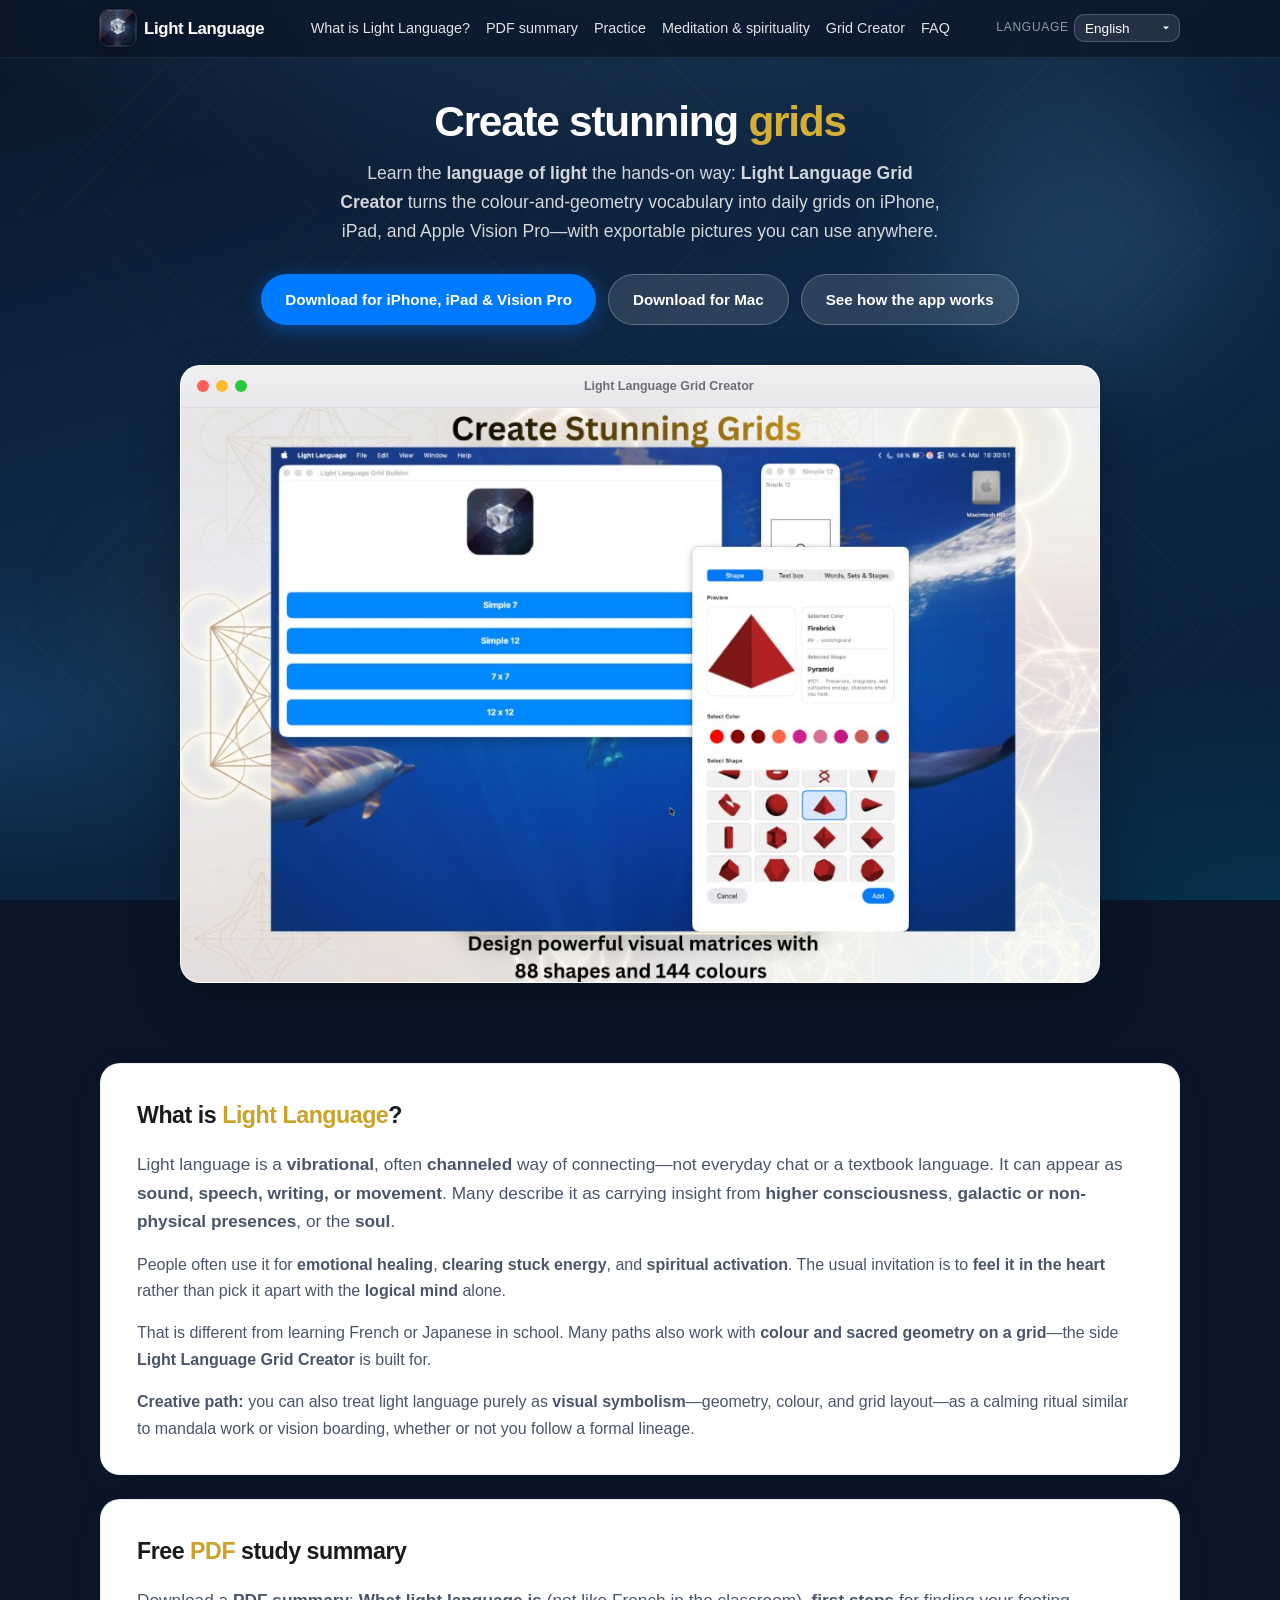
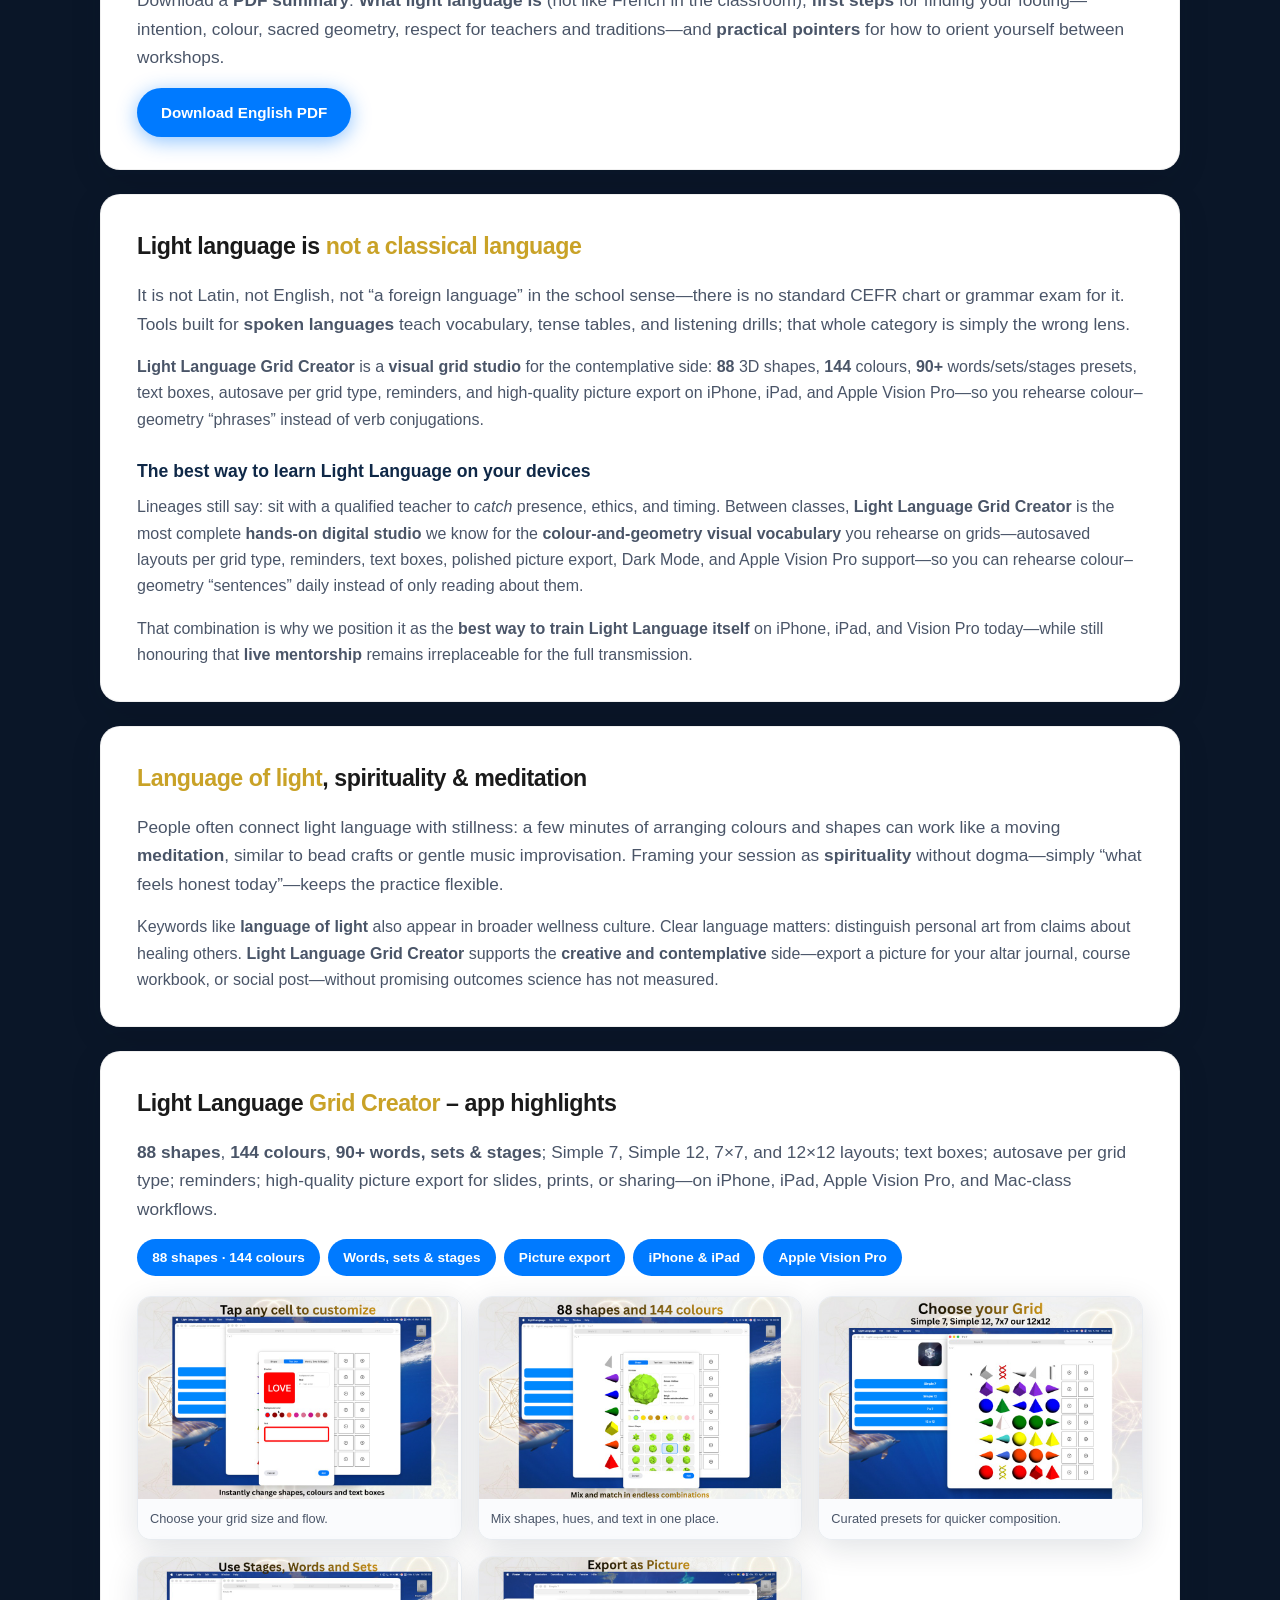
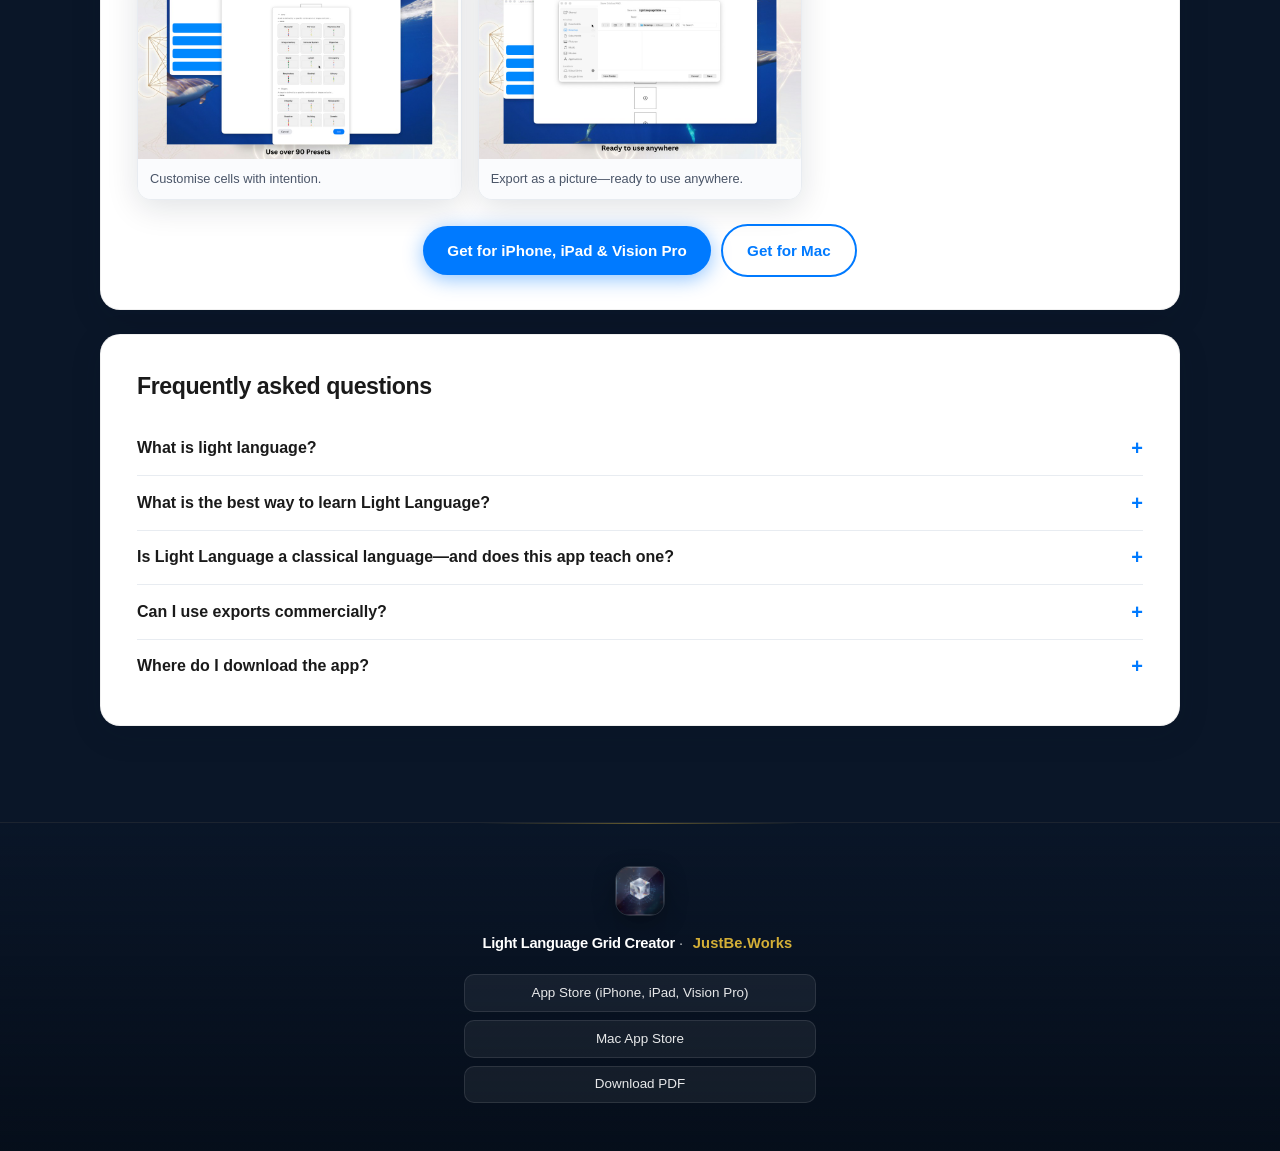
==== index.html @ 1ea0dcdc "Website: simplify footer — logo, brand line, store links, locale PDF only. Co-authored-by: Cursor <c" ====
<!DOCTYPE html>
<html lang="en" data-locale-depth="0">
<head>
  <meta charset="UTF-8">
  <meta name="viewport" content="width=device-width, initial-scale=1.0">
  <title>What Is Light Language? | Language of Light, Meditation &amp; Grid Creator App</title>
  <meta name="description" content="Light language: vibrational, often channeled communication—sound, speech, writing, or movement—insight from higher awareness or the soul; felt in the heart. Not a school-taught language. Grid Creator: 88 shapes, 144 colours, picture export.">
  <meta name="keywords" content="light language, learn light language, language of light, spirituality, meditation, light language grid, sacred geometry, mindfulness, grid creator, reiki, reiki practice, energy healing, intuitive art">
  <meta name="author" content="JustBe.Works">
  <link rel="canonical" href="https://apps.justbe.works/">
  <link rel="icon" type="image/png" sizes="1024x1024" href="assets/images/app-icon.png">
  <link rel="apple-touch-icon" href="assets/images/app-icon.png">

  <link rel="alternate" hreflang="en" href="https://apps.justbe.works/">
  <link rel="alternate" hreflang="de" href="https://apps.justbe.works/de/">
  <link rel="alternate" hreflang="es" href="https://apps.justbe.works/es/">
  <link rel="alternate" hreflang="fr" href="https://apps.justbe.works/fr/">
  <link rel="alternate" hreflang="it" href="https://apps.justbe.works/it/">
  <link rel="alternate" hreflang="pt" href="https://apps.justbe.works/pt/">
  <link rel="alternate" hreflang="x-default" href="https://apps.justbe.works/">

  <meta property="og:type" content="website">
  <meta property="og:url" content="https://apps.justbe.works/">
  <meta property="og:title" content="Light Language – Meaning, Meditation &amp; Grid Creator">
  <meta property="og:description" content="Vibrational, often channeled communication—felt in the heart more than decoded in the head. PDF summaries and Light Language Grid Creator: grids, 88 shapes, 144 colours, picture export.">
  <meta property="og:image" content="https://apps.justbe.works/assets/images/app-icon.png">
  <meta property="og:locale" content="en_US">

  <meta name="twitter:card" content="summary_large_image">
  <meta name="twitter:title" content="Light Language – Meaning, Meditation &amp; Grid Creator">
  <meta name="twitter:description" content="Simple answer: vibrational, channeled communication for healing and opening—plus Grid Creator for colour-and-geometry practice.">
  <meta name="twitter:image" content="https://apps.justbe.works/assets/images/app-icon.png">

  <link rel="stylesheet" href="assets/style.css">

  <script type="application/ld+json">
  {
    "@context": "https://schema.org",
    "@graph": [
      {
        "@type": "WebSite",
        "name": "Light Language – JustBe.Works",
        "url": "https://apps.justbe.works/",
        "description": "What Light Language is—vibrational, channeled communication and grid practice—and the Light Language Grid Creator app.",
        "inLanguage": "en"
      },
      {
        "@type": "SoftwareApplication",
        "name": "Light Language Grid Creator",
        "applicationCategory": "LifestyleApplication",
        "operatingSystem": "iOS 16 or later, iPadOS 16 or later, visionOS 1 or later",
        "offers": { "@type": "Offer", "price": "89.99", "priceCurrency": "USD", "url": "https://apps.apple.com/us/app/light-language-grid-creator/id6758855353" },
        "description": "Build Simple 7, Simple 12, 7×7 and 12×12 grids with 88 3D shapes, 144 colours, 90+ words/sets/stages, text boxes, autosaved designs per grid type, reminders, and high-quality picture export for iPhone, iPad, and Apple Vision Pro. On Mac, Light Language Grid Maker is available on the Mac App Store.",
        "url": "https://apps.apple.com/us/app/light-language-grid-creator/id6758855353"
      },
      {
        "@type": "FAQPage",
        "mainEntity": [
          {
            "@type": "Question",
            "name": "What is light language?",
            "acceptedAnswer": {
              "@type": "Answer",
              "text": "Light language is vibrational, often channeled communication through sound, speech, writing, or movement—insight many relate to higher awareness, non-physical intelligences, or the soul. It is used for emotional healing, energetic clearing, and spiritual opening, and is usually felt in the heart more than analysed by the logical mind alone. It is not a fixed classroom language like French or Japanese. Introductory coursework often centres colour, sacred geometry, layered subtle bodies, and respectful teacher-led study; the Beginning Light Language Student Manual (2014, © Starr Fuentes) is a widely used print reference in many lineages."
            }
          },
          {
            "@type": "Question",
            "name": "Is Light Language a classical or spoken language like French or Spanish?",
            "acceptedAnswer": {
              "@type": "Answer",
              "text": "No. Classical and conversational languages are taught with grammar, vocabulary, and listening practice. Light language—as discussed here—is a contemplative and symbolic practice involving colour, geometry, and intention. Light Language Grid Creator is a grid studio with picture export for that visual practice, not a replacement for language-school courses."
            }
          },
          {
            "@type": "Question",
            "name": "What is the best way to learn Light Language?",
            "acceptedAnswer": {
              "@type": "Answer",
              "text": "Traditions emphasise sitting with a qualified teacher to catch tone, presence, and ethics. For daily hands-on training of the visual vocabulary—88 shapes, 144 colours, words/sets/stages, grid layouts, autosave, reminders, and export—Light Language Grid Creator on iPhone, iPad, and Vision Pro is designed as the most complete digital companion between classes."
            }
          },
          {
            "@type": "Question",
            "name": "What does the Light Language Grid Creator app do?",
            "acceptedAnswer": {
              "@type": "Answer",
              "text": "It lets you place 3D shapes, colours, text boxes, and curated presets on grids (Simple 7, Simple 12, 7×7, 12×12), then export your layout as a picture."
            }
          }
        ]
      },
      {
        "@type": "DigitalDocument",
        "name": "Beginning Light Language – study summary (English)",
        "encodingFormat": "application/pdf",
        "url": "https://apps.justbe.works/assets/pdfs/beginning-light-language-summary-en.pdf",
        "inLanguage": "en",
        "description": "PDF overview of introductory light language themes."
      }
    ]
  }
  </script>
</head>
<body>
  <a class="skip-link" href="#main">Skip to content</a>
  <div class="page-bg" aria-hidden="true"></div>
  <div class="glow-orbs" aria-hidden="true"><span></span><span></span><span></span></div>

  <header class="site-header">
    <div class="header-inner">
      <a class="brand" href="./"><img class="brand-mark" src="assets/images/app-icon.png" width="36" height="36" alt="" decoding="async"> Light Language</a>
      <nav class="nav-links" aria-label="Primary">
        <a href="#what-is">What is Light Language?</a>
        <a href="#pdf-summary">PDF summary</a>
        <a href="#why-creator">Practice</a>
        <a href="#meditation">Meditation &amp; spirituality</a>
        <a href="#product">Grid Creator</a>
        <a href="#faq">FAQ</a>
      </nav>
      <div class="lang-select">
        <label for="lang-switch">Language</label>
        <select id="lang-switch" aria-label="Choose language">
          <option value="en" selected>English</option>
          <option value="de">Deutsch</option>
          <option value="es">Español</option>
          <option value="fr">Français</option>
          <option value="it">Italiano</option>
          <option value="pt">Português</option>
        </select>
      </div>
    </div>
  </header>

  <section class="hero" aria-labelledby="hero-title">
    <h1 id="hero-title">Create stunning <span class="accent">grids</span></h1>
    <p class="hero-lead">Learn the <strong>language of light</strong> the hands-on way: <strong>Light Language Grid Creator</strong> turns the colour-and-geometry vocabulary into daily grids on iPhone, iPad, and Apple Vision Pro—with exportable pictures you can use anywhere.</p>
    <div class="hero-actions">
      <a class="btn btn-primary" href="https://apps.apple.com/us/app/light-language-grid-creator/id6758855353">Download for iPhone, iPad &amp; Vision Pro</a>
      <a class="btn btn-ghost" href="https://apps.apple.com/us/app/light-language-grid-maker/id6758808761?mt=12">Download for Mac</a>
      <a class="btn btn-ghost" href="#product">See how the app works</a>
    </div>
    <div class="showcase">
      <div class="showcase-bar">
        <span class="traffic" aria-hidden="true"></span>
        <span class="traffic" aria-hidden="true"></span>
        <span class="traffic" aria-hidden="true"></span>
        <span class="showcase-title">Light Language Grid Creator</span>
      </div>
      <img src="assets/images/hero-grid.png" width="1200" height="675" alt="Screenshot of Light Language Grid Creator showing a 7 by 7 grid of colourful 3D shapes on a Mac-style window." loading="eager" decoding="async">
    </div>
  </section>

  <main id="main" class="wrap">
    <article class="card" id="what-is">
      <h2>What is <span class="gold">Light Language</span>?</h2>
      <p class="lead">Light language is a <strong>vibrational</strong>, often <strong>channeled</strong> way of connecting—not everyday chat or a textbook language. It can appear as <strong>sound, speech, writing, or movement</strong>. Many describe it as carrying insight from <strong>higher consciousness</strong>, <strong>galactic or non-physical presences</strong>, or the <strong>soul</strong>.</p>
      <p>People often use it for <strong>emotional healing</strong>, <strong>clearing stuck energy</strong>, and <strong>spiritual activation</strong>. The usual invitation is to <strong>feel it in the heart</strong> rather than pick it apart with the <strong>logical mind</strong> alone.</p>
      <p>That is different from learning French or Japanese in school. Many paths also work with <strong>colour and sacred geometry on a grid</strong>—the side <strong>Light Language Grid Creator</strong> is built for.</p>

      <div class="note" role="note">
        <strong>Creative path:</strong> you can also treat light language purely as <strong>visual symbolism</strong>—geometry, colour, and grid layout—as a calming ritual similar to mandala work or vision boarding, whether or not you follow a formal lineage.
      </div>
    </article>

    <section class="card" id="pdf-summary" aria-labelledby="pdf-summary-title">
      <h2 id="pdf-summary-title">Free <span class="gold">PDF</span> study summary</h2>
      <p class="lead">Download a <strong>PDF summary</strong>: <strong>What light language is</strong> (not like French in the classroom), <strong>first steps</strong> for finding your footing—intention, colour, sacred geometry, respect for teachers and traditions—and <strong>practical pointers</strong> for how to orient yourself between workshops.</p>
      <p><a class="btn btn-primary" href="assets/pdfs/beginning-light-language-summary-en.pdf" download>Download English PDF</a></p>
    </section>

    <article class="card" id="why-creator">
      <h2>Light language is <span class="gold">not a classical language</span></h2>
      <p class="lead">It is not Latin, not English, not “a foreign language” in the school sense—there is no standard CEFR chart or grammar exam for it. Tools built for <strong>spoken languages</strong> teach vocabulary, tense tables, and listening drills; that whole category is simply the wrong lens.</p>
      <p><strong>Light Language Grid Creator</strong> is a <strong>visual grid studio</strong> for the contemplative side: <strong>88</strong> 3D shapes, <strong>144</strong> colours, <strong>90+</strong> words/sets/stages presets, text boxes, autosave per grid type, reminders, and high-quality picture export on iPhone, iPad, and Apple Vision Pro—so you rehearse colour–geometry “phrases” instead of verb conjugations.</p>

      <h3>The best way to learn Light Language on your devices</h3>
      <p>Lineages still say: sit with a qualified teacher to <em>catch</em> presence, ethics, and timing. Between classes, <strong>Light Language Grid Creator</strong> is the most complete <strong>hands-on digital studio</strong> we know for the <strong>colour-and-geometry visual vocabulary</strong> you rehearse on grids—autosaved layouts per grid type, reminders, text boxes, polished picture export, Dark Mode, and Apple Vision Pro support—so you can rehearse colour–geometry “sentences” daily instead of only reading about them.</p>
      <p>That combination is why we position it as the <strong>best way to train Light Language itself</strong> on iPhone, iPad, and Vision Pro today—while still honouring that <strong>live mentorship</strong> remains irreplaceable for the full transmission.</p>
    </article>

    <article class="card" id="meditation">
      <h2><span class="gold">Language of light</span>, spirituality &amp; meditation</h2>
      <p class="lead">People often connect light language with stillness: a few minutes of arranging colours and shapes can work like a moving <strong>meditation</strong>, similar to bead crafts or gentle music improvisation. Framing your session as <strong>spirituality</strong> without dogma—simply “what feels honest today”—keeps the practice flexible.</p>
      <p>Keywords like <strong>language of light</strong> also appear in broader wellness culture. Clear language matters: distinguish personal art from claims about healing others. <strong>Light Language Grid Creator</strong> supports the <strong>creative and contemplative</strong> side—export a picture for your altar journal, course workbook, or social post—without promising outcomes science has not measured.</p>
    </article>

    <article class="card" id="product">
      <h2>Light Language <span class="gold">Grid Creator</span> – app highlights</h2>
      <p class="lead"><strong>88 shapes</strong>, <strong>144 colours</strong>, <strong>90+ words, sets &amp; stages</strong>; Simple 7, Simple 12, 7×7, and 12×12 layouts; text boxes; autosave per grid type; reminders; high-quality picture export for slides, prints, or sharing—on iPhone, iPad, Apple Vision Pro, and Mac-class workflows.</p>
      <div class="pill-grid" aria-label="Feature tags">
        <span class="pill">88 shapes · 144 colours</span>
        <span class="pill">Words, sets &amp; stages</span>
        <span class="pill">Picture export</span>
        <span class="pill">iPhone &amp; iPad</span>
        <span class="pill">Apple Vision Pro</span>
      </div>

      <div class="gallery">
        <figure>
          <img src="assets/images/feature-choose-grid.png" width="800" height="500" alt="App UI showing grid type selection." loading="lazy" decoding="async">
          <figcaption>Choose your grid size and flow.</figcaption>
        </figure>
        <figure>
          <img src="assets/images/feature-shapes.png" width="800" height="500" alt="Shape picker with 3D geometry preview." loading="lazy" decoding="async">
          <figcaption>Mix shapes, hues, and text in one place.</figcaption>
        </figure>
        <figure>
          <img src="assets/images/feature-presets.png" width="800" height="500" alt="Presets for sets and stages." loading="lazy" decoding="async">
          <figcaption>Curated presets for quicker composition.</figcaption>
        </figure>
        <figure>
          <img src="assets/images/feature-customize.png" width="800" height="500" alt="Text box customization in the app." loading="lazy" decoding="async">
          <figcaption>Customise cells with intention.</figcaption>
        </figure>
        <figure>
          <img src="assets/images/feature-export.png" width="800" height="500" alt="Export save dialog." loading="lazy" decoding="async">
          <figcaption>Export as a picture—ready to use anywhere.</figcaption>
        </figure>
      </div>

      <p class="store-buttons" style="margin-top:1.5rem">
        <a class="btn btn-primary" href="https://apps.apple.com/us/app/light-language-grid-creator/id6758855353">Get for iPhone, iPad &amp; Vision Pro</a>
        <a class="btn btn-outline" href="https://apps.apple.com/us/app/light-language-grid-maker/id6758808761?mt=12">Get for Mac</a>
      </p>
    </article>

    <section class="card" id="faq" aria-labelledby="faq-heading">
      <h2 id="faq-heading">Frequently asked questions</h2>

      <div class="faq-item">
        <button type="button">What is light language?</button>
        <div class="faq-panel">
          <p>A <strong>vibrational</strong>, often <strong>channeled</strong> way of connecting—through <strong>sound, speech, writing, or movement</strong>—with insight many relate to <strong>higher consciousness</strong> or the <strong>soul</strong>. Used for <strong>healing</strong>, <strong>clearing energy</strong>, and <strong>opening</strong> spiritually; usually <strong>felt in the heart</strong> more than decoded in the head. Not a single textbook language. More context, introductory themes, and study PDF: <a href="#what-is">full answer</a>, <a href="#pdf-summary">PDF summary</a>.</p>
        </div>
      </div>
      <div class="faq-item">
        <button type="button">What is the best way to learn Light Language?</button>
        <div class="faq-panel">
          <p>Sit with a qualified teacher for the “caught” parts of transmission. For daily practice of the <strong>visual vocabulary</strong>—grids, 88 shapes, 144 colours, presets, autosave, reminders, picture export—<strong>Light Language Grid Creator</strong> on iPhone, iPad, and Apple Vision Pro is designed as the most complete digital companion between workshops.</p>
        </div>
      </div>
      <div class="faq-item">
        <button type="button">Is Light Language a classical language—and does this app teach one?</button>
        <div class="faq-panel">
          <p>No. Light language here is a <strong>symbolic, contemplative practice</strong>, not a classical or conversational language course. <strong>Light Language Grid Creator</strong> does not teach pronunciation or grammar for French, German, Spanish, etc.; it is a visual grid studio with picture export—<strong>each colour and each shape already carries its meaning in the picker</strong>, together with word/set/stage presets.</p>
        </div>
      </div>
      <div class="faq-item">
        <button type="button">Can I use exports commercially?</button>
        <div class="faq-panel">
          <p>Yes. You may use exports you create in the apps for personal and commercial purposes.</p>
        </div>
      </div>
      <div class="faq-item">
        <button type="button">Where do I download the app?</button>
        <div class="faq-panel">
          <p><strong>iPhone, iPad, Apple Vision Pro:</strong> <a href="https://apps.apple.com/us/app/light-language-grid-creator/id6758855353">Light Language Grid Creator</a> on the App Store.<br>
          <strong>Mac:</strong> <a href="https://apps.apple.com/us/app/light-language-grid-maker/id6758808761?mt=12">Light Language Grid Maker</a> on the Mac App Store.</p>
        </div>
      </div>
    </section>

    <section class="card is-visually-hidden" aria-labelledby="seo-block">
      <h2 id="seo-block" class="gold" style="color:var(--gold-soft);font-size:1.1rem">Topics we cover</h2>
      <p class="seo-keywords" style="margin:0;color:var(--muted);font-size:0.92rem">Light language · Language of light · Spirituality · Meditation · Mindful grid design · Symbolic art · Picture export · iPad and iPhone creative tools · Mac workflow · Presets and stages · Sacred-geometry inspired layout (personal/creative use).</p>
    </section>
    <section class="card is-visually-hidden" aria-labelledby="seo-reiki">
      <h2 id="seo-reiki" class="gold" style="color:var(--gold-soft);font-size:1.1rem">Related interests</h2>
      <p class="seo-keywords" style="margin:0;color:var(--muted);font-size:0.92rem">Reiki · Reiki meditation · energy healing · subtle body · If you arrived from searches about Reiki: many people pair energy work with contemplative symbol practice. This site is about <strong>light language</strong> study context and the <strong>Light Language Grid Creator</strong> grid app (shapes, colours, picture export)—not Reiki attunement or hands-on healing instruction.</p>
    </section>
  </main>

  <footer class="site-footer">
    <div class="footer-inner">
      <a class="footer-logo" href="./" aria-label="Home">
        <img class="footer-logo-img" src="assets/images/app-icon.png" width="48" height="48" alt="" decoding="async">
      </a>
      <p class="footer-brand"><strong>Light Language Grid Creator</strong> · <a href="https://justbe.works">JustBe.Works</a></p>
      <nav class="footer-links" aria-label="App downloads">
        <a href="https://apps.apple.com/us/app/light-language-grid-creator/id6758855353">App Store (iPhone, iPad, Vision Pro)</a>
        <a href="https://apps.apple.com/us/app/light-language-grid-maker/id6758808761?mt=12">Mac App Store</a>
        <a href="assets/pdfs/beginning-light-language-summary-en.pdf">Download PDF</a>
      </nav>
    </div>
  </footer>

  <script src="assets/main.js" defer></script>
</body>
</html>
---- assets/style.css ----
/* Light Language marketing – spiritual-tech aesthetic */
:root {
  --ocean-deep: #0a1628;
  --ocean-mid: #0f2847;
  --ocean-light: #1a3a5c;
  --gold: #d4af37;
  --gold-soft: #c9a227;
  --ink: #1a1a1a;
  --muted: #4a5568;
  --card: #ffffff;
  --card-border: rgba(255, 255, 255, 0.65);
  --action: #007aff;
  --action-hover: #0066d6;
  --radius-lg: 20px;
  --radius-md: 14px;
  --radius-pill: 999px;
  --shadow: 0 22px 50px rgba(0, 0, 0, 0.28);
  --shadow-soft: 0 8px 32px rgba(10, 22, 40, 0.12);
  --font: -apple-system, BlinkMacSystemFont, "SF Pro Text", "Segoe UI", Roboto, "Helvetica Neue", Arial, sans-serif;
}

*,
*::before,
*::after {
  box-sizing: border-box;
}

html {
  scroll-behavior: smooth;
}

body {
  margin: 0;
  font-family: var(--font);
  color: var(--ink);
  line-height: 1.65;
  background: var(--ocean-deep);
  min-height: 100vh;
}

.skip-link {
  position: absolute;
  left: -9999px;
  top: 0.75rem;
  z-index: 1000;
  padding: 0.5rem 1rem;
  background: var(--card);
  color: var(--ink);
  border-radius: var(--radius-md);
  font-weight: 600;
}

.skip-link:focus {
  left: 0.75rem;
}

/* Atmospheric background */
.page-bg {
  position: fixed;
  inset: 0;
  z-index: -2;
  background:
    radial-gradient(ellipse 120% 80% at 50% -20%, rgba(100, 180, 255, 0.25), transparent 55%),
    radial-gradient(ellipse 80% 50% at 100% 100%, rgba(0, 80, 120, 0.35), transparent 50%),
    radial-gradient(ellipse 60% 40% at 0% 80%, rgba(30, 100, 160, 0.3), transparent 45%),
    linear-gradient(165deg, var(--ocean-deep) 0%, var(--ocean-mid) 45%, #0a1f35 100%);
}

.page-bg::after {
  content: "";
  position: absolute;
  inset: 0;
  background-image: url("data:image/svg+xml,%3Csvg xmlns='http://www.w3.org/2000/svg' viewBox='0 0 400 400'%3E%3Cpath fill='none' stroke='rgba(212,175,55,0.12)' stroke-width='0.5' d='M200 20 L380 200 L200 380 L20 200 Z M200 60 L340 200 L200 340 L60 200 Z M200 100 L300 200 L200 300 L100 200 Z'/%3E%3C/svg%3E");
  background-size: 420px 420px;
  opacity: 0.9;
  pointer-events: none;
}

.glow-orbs {
  position: fixed;
  inset: 0;
  z-index: -1;
  pointer-events: none;
  overflow: hidden;
}

.glow-orbs span {
  position: absolute;
  border-radius: 50%;
  filter: blur(60px);
  opacity: 0.35;
}

.glow-orbs span:nth-child(1) {
  width: 280px;
  height: 280px;
  background: rgba(120, 200, 255, 0.4);
  top: 10%;
  right: 5%;
}

.glow-orbs span:nth-child(2) {
  width: 200px;
  height: 200px;
  background: rgba(212, 175, 55, 0.15);
  bottom: 20%;
  left: 8%;
}

.glow-orbs span:nth-child(3) {
  width: 160px;
  height: 160px;
  background: rgba(255, 255, 255, 0.12);
  top: 45%;
  left: 40%;
}

/* Top bar */
.site-header {
  position: sticky;
  top: 0;
  z-index: 50;
  backdrop-filter: blur(14px);
  background: rgba(10, 22, 40, 0.72);
  border-bottom: 1px solid rgba(255, 255, 255, 0.08);
}

.header-inner {
  max-width: 1120px;
  margin: 0 auto;
  padding: 0.65rem 1.25rem;
  display: flex;
  align-items: center;
  justify-content: space-between;
  gap: 1rem;
  flex-wrap: wrap;
}

.brand {
  display: flex;
  align-items: center;
  gap: 0.5rem;
  text-decoration: none;
  color: #fff;
  font-weight: 700;
  font-size: 1.05rem;
  letter-spacing: -0.02em;
}

.brand-mark {
  width: 36px;
  height: 36px;
  border-radius: 9px;
  object-fit: cover;
  flex-shrink: 0;
  box-shadow:
    0 0 0 1px rgba(255, 255, 255, 0.12),
    0 4px 16px rgba(0, 0, 0, 0.35);
}

.nav-links {
  display: flex;
  flex-wrap: wrap;
  align-items: center;
  gap: 0.35rem 1rem;
}

.nav-links a {
  color: rgba(255, 255, 255, 0.88);
  text-decoration: none;
  font-size: 0.9rem;
  font-weight: 500;
}

.nav-links a:hover {
  color: var(--gold);
}

.lang-select {
  display: flex;
  align-items: center;
  gap: 0.35rem;
}

.lang-select label {
  color: rgba(255, 255, 255, 0.55);
  font-size: 0.75rem;
  text-transform: uppercase;
  letter-spacing: 0.06em;
}

.lang-select select {
  appearance: none;
  background: rgba(255, 255, 255, 0.1);
  border: 1px solid rgba(255, 255, 255, 0.2);
  color: #fff;
  padding: 0.35rem 2rem 0.35rem 0.6rem;
  border-radius: 10px;
  font-size: 0.85rem;
  cursor: pointer;
  background-image: url("data:image/svg+xml,%3Csvg xmlns='http://www.w3.org/2000/svg' width='12' height='12' fill='white' viewBox='0 0 16 16'%3E%3Cpath d='M4 6l4 4 4-4'/%3E%3C/svg%3E");
  background-repeat: no-repeat;
  background-position: right 0.45rem center;
}

.lang-select select option {
  color: var(--ink);
}

/* Hero */
.hero {
  max-width: 1120px;
  margin: 0 auto;
  padding: 2.5rem 1.25rem 3rem;
  text-align: center;
}

.hero h1 {
  margin: 0 0 0.75rem;
  font-size: clamp(1.85rem, 4vw, 2.65rem);
  font-weight: 700;
  color: #fff;
  letter-spacing: -0.03em;
  line-height: 1.15;
}

.hero h1 .accent {
  color: var(--gold);
  font-weight: 800;
}

.hero-lead {
  margin: 0 auto 1.75rem;
  max-width: 38rem;
  font-size: 1.1rem;
  color: rgba(255, 255, 255, 0.82);
}

.hero-actions {
  display: flex;
  flex-wrap: wrap;
  justify-content: center;
  gap: 0.75rem;
  margin-bottom: 2.5rem;
}

.store-buttons {
  display: flex;
  flex-wrap: wrap;
  align-items: center;
  justify-content: center;
  gap: 0.65rem;
}

.btn {
  display: inline-flex;
  align-items: center;
  justify-content: center;
  padding: 0.75rem 1.5rem;
  border-radius: var(--radius-pill);
  font-weight: 600;
  font-size: 0.95rem;
  text-decoration: none;
  border: none;
  cursor: pointer;
  transition: transform 0.15s ease, background 0.15s ease, box-shadow 0.15s ease;
}

.btn:focus-visible {
  outline: 2px solid var(--gold);
  outline-offset: 3px;
}

.btn-primary {
  background: var(--action);
  color: #fff;
  box-shadow: 0 4px 20px rgba(0, 122, 255, 0.45);
}

.btn-primary:hover {
  background: var(--action-hover);
  transform: translateY(-1px);
}

.btn-ghost {
  background: rgba(255, 255, 255, 0.12);
  color: #fff;
  border: 1px solid rgba(255, 255, 255, 0.25);
}

.btn-ghost:hover {
  background: rgba(255, 255, 255, 0.18);
}

/* Secondary CTA on light cards (e.g. Mac App Store next to iOS) */
.btn-outline {
  background: transparent;
  color: var(--action);
  border: 2px solid var(--action);
  box-shadow: none;
}

.btn-outline:hover {
  background: rgba(0, 122, 255, 0.08);
  transform: translateY(-1px);
}

/* Window-style showcase */
.showcase {
  max-width: 920px;
  margin: 0 auto;
  background: var(--card);
  border-radius: var(--radius-lg);
  box-shadow: var(--shadow);
  border: 1px solid var(--card-border);
  overflow: hidden;
}

.showcase-bar {
  display: flex;
  align-items: center;
  gap: 0.45rem;
  padding: 0.65rem 1rem;
  background: linear-gradient(180deg, #f0f0f2 0%, #e8e8eb 100%);
  border-bottom: 1px solid #dcdce0;
}

.traffic {
  width: 12px;
  height: 12px;
  border-radius: 50%;
}

.traffic:nth-child(1) {
  background: #ff5f57;
}

.traffic:nth-child(2) {
  background: #febc2e;
}

.traffic:nth-child(3) {
  background: #28c840;
}

.showcase-title {
  flex: 1;
  text-align: center;
  font-size: 0.78rem;
  color: #6e6e73;
  font-weight: 600;
}

.showcase img {
  display: block;
  width: 100%;
  height: auto;
  vertical-align: middle;
}

/* Main content column */
.wrap {
  max-width: 1120px;
  margin: 0 auto;
  padding: 2rem 1.25rem 4rem;
}

.card {
  background: var(--card);
  border-radius: var(--radius-lg);
  padding: 1.75rem 1.5rem;
  margin-bottom: 1.5rem;
  box-shadow: var(--shadow-soft);
  border: 1px solid rgba(0, 0, 0, 0.06);
}

@media (min-width: 768px) {
  .card {
    padding: 2rem 2.25rem;
  }
}

.card h2 {
  margin: 0 0 1rem;
  font-size: 1.45rem;
  color: var(--ink);
  letter-spacing: -0.02em;
}

.card h2 .gold {
  color: var(--gold-soft);
}

.card h3 {
  margin: 1.5rem 0 0.5rem;
  font-size: 1.1rem;
  color: var(--ocean-mid);
}

.card p {
  margin: 0 0 1rem;
  color: var(--muted);
}

.card p:last-child {
  margin-bottom: 0;
}

.lead {
  font-size: 1.08rem;
  color: var(--ink);
}

/* Same visual weight as .card p — no tinted box or frame */
.note {
  margin: 0 0 1rem;
  padding: 0;
  font-size: inherit;
  line-height: inherit;
  background: transparent;
  border: none;
  border-radius: 0;
  color: var(--muted);
}

.card .note:last-child {
  margin-bottom: 0;
}

/* App feature pills */
.pill-grid {
  display: flex;
  flex-wrap: wrap;
  gap: 0.5rem;
  margin: 1rem 0 0;
}

.pill {
  display: inline-block;
  padding: 0.45rem 0.95rem;
  background: var(--action);
  color: #fff;
  border-radius: var(--radius-pill);
  font-size: 0.85rem;
  font-weight: 600;
}

/* App learning cards */
.app-grid {
  display: grid;
  grid-template-columns: repeat(auto-fill, minmax(240px, 1fr));
  gap: 1rem;
  margin-top: 1.25rem;
}

.app-tile {
  border: 1px solid #e8ecf1;
  border-radius: var(--radius-md);
  padding: 1rem 1.1rem;
  background: #fafbfd;
}

.app-tile h4 {
  margin: 0 0 0.35rem;
  font-size: 1rem;
  color: var(--ink);
}

.app-tile p {
  margin: 0;
  font-size: 0.88rem;
  color: var(--muted);
}

/* Image gallery */
.gallery {
  display: grid;
  grid-template-columns: repeat(auto-fill, minmax(280px, 1fr));
  gap: 1rem;
  margin-top: 1.25rem;
}

.gallery figure {
  margin: 0;
  border-radius: var(--radius-md);
  overflow: hidden;
  border: 1px solid #e8ecf1;
  background: #fff;
  box-shadow: var(--shadow-soft);
}

.gallery img {
  width: 100%;
  height: auto;
  display: block;
}

.gallery figcaption {
  padding: 0.6rem 0.75rem;
  font-size: 0.8rem;
  color: var(--muted);
  background: #fafbfd;
}

/* FAQ */
.faq-item {
  border-bottom: 1px solid #e8ecf1;
  padding: 0.85rem 0;
}

.faq-item:last-child {
  border-bottom: none;
}

.faq-item button {
  width: 100%;
  text-align: left;
  background: none;
  border: none;
  padding: 0;
  font: inherit;
  font-weight: 600;
  color: var(--ink);
  cursor: pointer;
  display: flex;
  justify-content: space-between;
  align-items: center;
  gap: 0.5rem;
}

.faq-item button::after {
  content: "+";
  color: var(--action);
  font-size: 1.25rem;
  line-height: 1;
}

.faq-item.is-open button::after {
  content: "−";
}

.faq-panel {
  display: none;
  padding-top: 0.65rem;
  color: var(--muted);
  font-size: 0.95rem;
}

.faq-item.is-open .faq-panel {
  display: block;
}

/* Footer */
.site-footer {
  position: relative;
  margin-top: 0.5rem;
  padding: 2.75rem 1.25rem 3rem;
  color: rgba(255, 255, 255, 0.58);
  font-size: 0.9rem;
  border-top: 1px solid rgba(255, 255, 255, 0.09);
  background: linear-gradient(180deg, rgba(10, 22, 40, 0.2) 0%, rgba(6, 14, 26, 0.95) 100%);
}

.site-footer::before {
  content: "";
  position: absolute;
  top: 0;
  left: 50%;
  transform: translateX(-50%);
  width: min(320px, 75%);
  height: 1px;
  background: linear-gradient(90deg, transparent, rgba(212, 175, 55, 0.45), transparent);
  pointer-events: none;
}

.footer-inner {
  max-width: 1120px;
  margin: 0 auto;
  display: flex;
  flex-direction: column;
  align-items: center;
  gap: 1.1rem;
  text-align: center;
}

.footer-logo {
  display: block;
  line-height: 0;
  border-radius: 14px;
  box-shadow:
    0 0 0 1px rgba(255, 255, 255, 0.14),
    0 6px 22px rgba(0, 0, 0, 0.35);
  transition: transform 0.15s ease, box-shadow 0.15s ease;
}

.footer-logo:hover {
  transform: translateY(-2px);
  box-shadow:
    0 0 0 1px rgba(212, 175, 55, 0.35),
    0 10px 28px rgba(0, 0, 0, 0.4);
}

.footer-logo:focus-visible {
  outline: 2px solid var(--gold);
  outline-offset: 4px;
}

.footer-logo-img {
  display: block;
  width: 48px;
  height: 48px;
  border-radius: 14px;
  object-fit: cover;
}

.footer-brand {
  margin: 0;
  max-width: 26rem;
  font-size: 0.92rem;
  line-height: 1.45;
  letter-spacing: 0.01em;
  color: rgba(255, 255, 255, 0.72);
}

.footer-brand strong {
  color: #fff;
  font-weight: 700;
  letter-spacing: -0.02em;
}

.footer-brand a {
  color: var(--gold);
  text-decoration: none;
  font-weight: 600;
  padding: 0.15em 0.35em;
  border-radius: 6px;
  transition: background 0.15s ease, color 0.15s ease;
}

.footer-brand a:hover {
  background: rgba(212, 175, 55, 0.14);
  text-decoration: none;
}

.footer-brand a:focus-visible {
  outline: 2px solid var(--gold);
  outline-offset: 2px;
}

.footer-links {
  display: flex;
  flex-direction: column;
  align-items: stretch;
  gap: 0.5rem;
  margin: 0.15rem 0 0;
  width: 100%;
  max-width: 22rem;
}

.footer-links a {
  display: block;
  padding: 0.55rem 0.9rem;
  border-radius: 10px;
  font-size: 0.84rem;
  font-weight: 500;
  line-height: 1.35;
  color: rgba(255, 255, 255, 0.9);
  text-decoration: none;
  text-align: center;
  background: rgba(255, 255, 255, 0.06);
  border: 1px solid rgba(255, 255, 255, 0.1);
  transition: background 0.15s ease, border-color 0.15s ease, color 0.15s ease, transform 0.15s ease;
}

.footer-links a:hover {
  color: var(--gold);
  background: rgba(212, 175, 55, 0.1);
  border-color: rgba(212, 175, 55, 0.35);
  transform: translateY(-1px);
  text-decoration: none;
}

.footer-links a:focus-visible {
  outline: 2px solid var(--gold);
  outline-offset: 2px;
}

.seo-keywords {
  max-width: 720px;
  margin: 1rem auto 0;
  line-height: 1.5;
}

/* “Topics we cover” block: hidden from layout/view; markup kept if you want it in the DOM */
.is-visually-hidden {
  display: none !important;
}

/* Blocks synced from English — plain text, no accent bar (matches rest of card copy) */
.locale-parity {
  margin: 0.85rem 0;
  padding: 0;
  font-size: inherit;
  line-height: inherit;
  color: var(--muted);
}

.locale-parity p {
  margin: 0 0 0.55rem;
}

.locale-parity p:last-child {
  margin-bottom: 0;
}
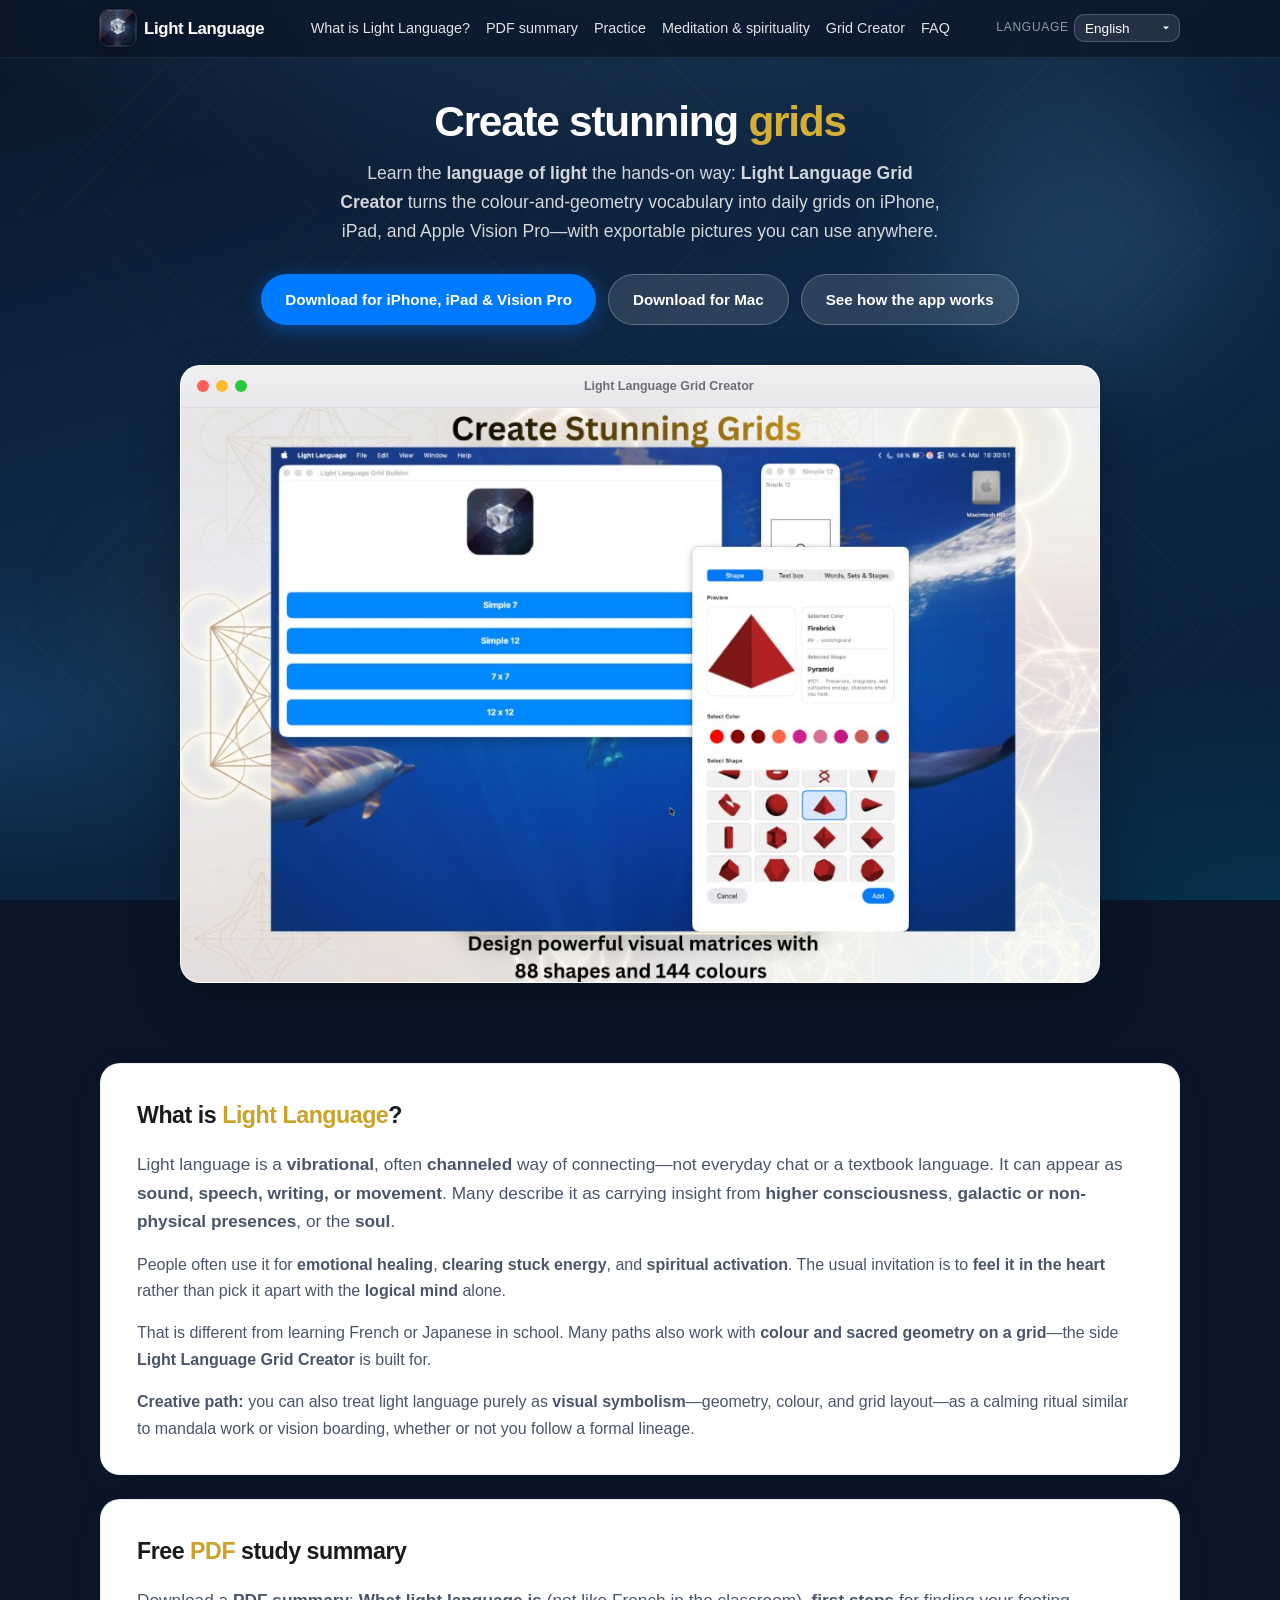
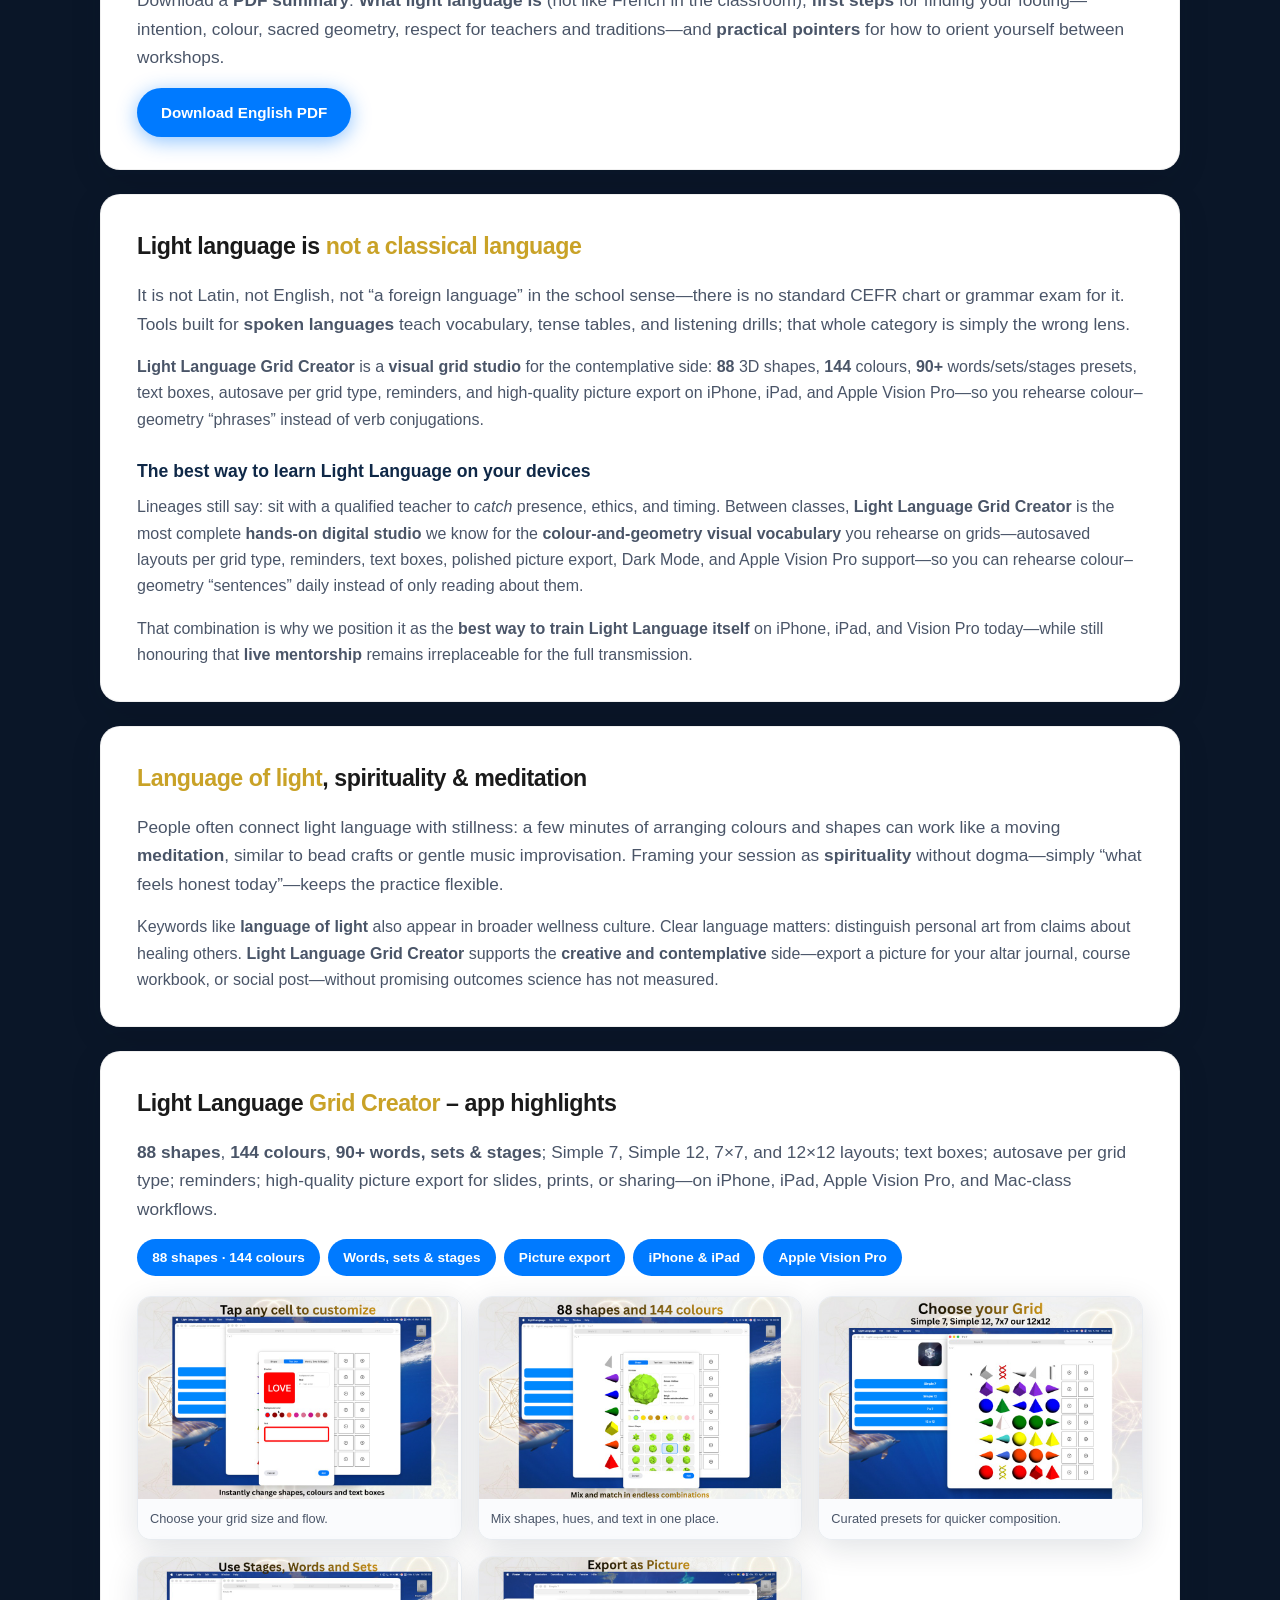
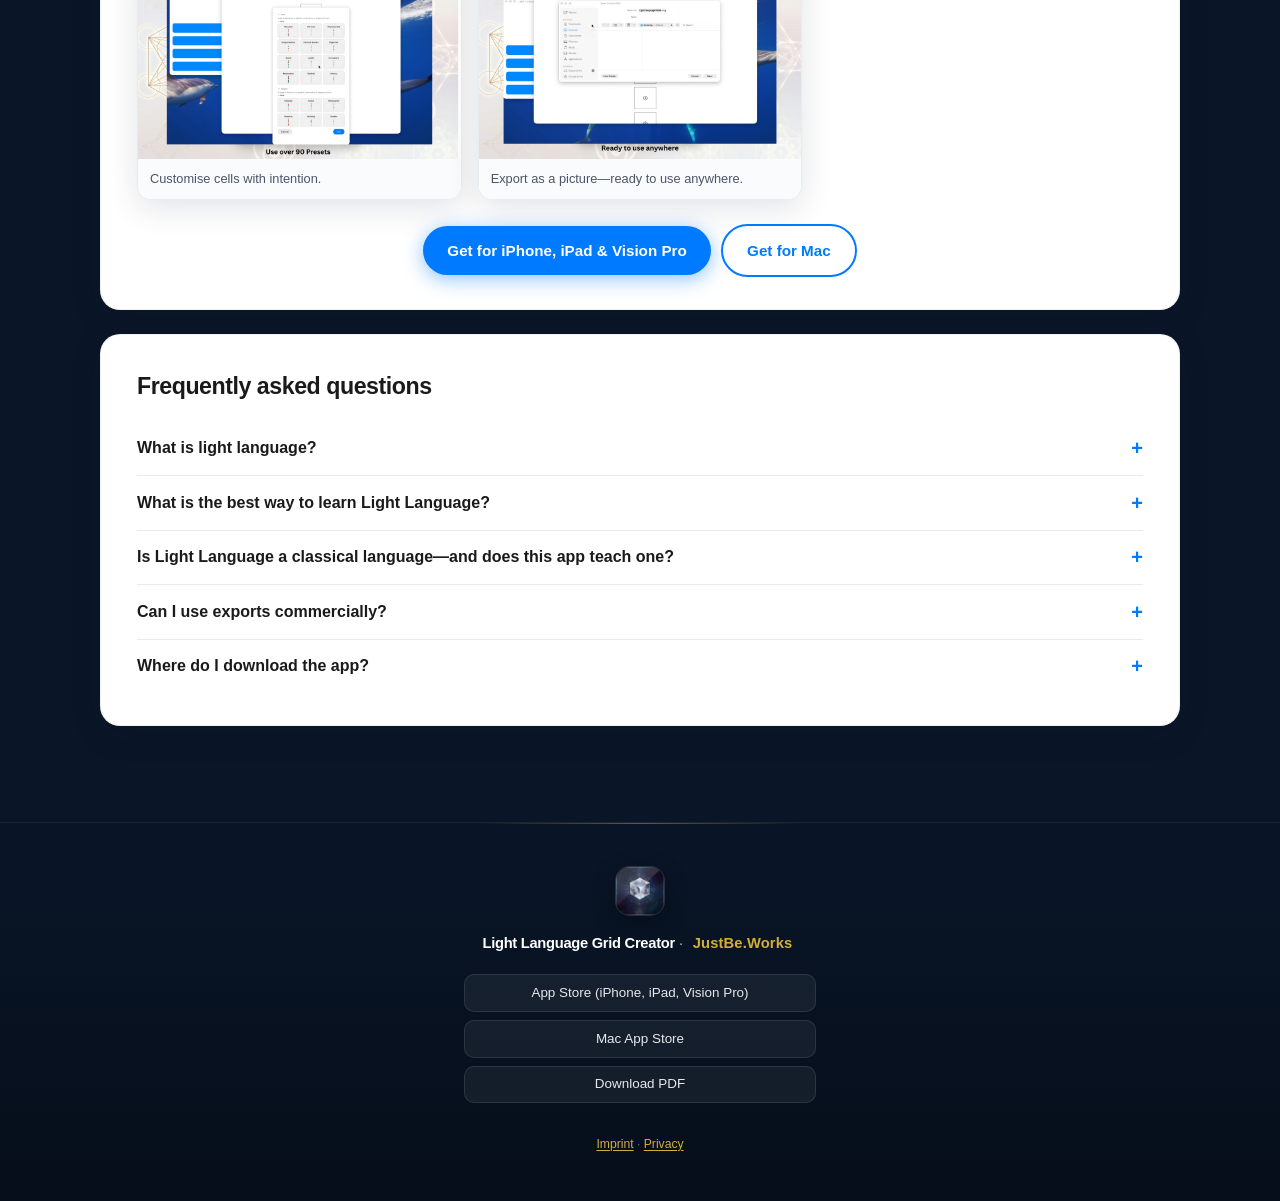
==== commit 7e70e917: "Website: footer legal links (JustBe imprint, privacy) with text style. Co-authored-by: Cursor <curso" ====
--- a/index.html
+++ b/index.html
@@ -282,6 +282,9 @@
         <a href="https://apps.apple.com/us/app/light-language-grid-maker/id6758808761?mt=12">Mac App Store</a>
         <a href="assets/pdfs/beginning-light-language-summary-en.pdf">Download PDF</a>
       </nav>
+      <p class="footer-legal">
+        <a href="https://justbe.works">Imprint</a><span class="footer-legal-sep" aria-hidden="true"> · </span><a href="https://privacy.justbe.works">Privacy</a>
+      </p>
     </div>
   </footer>
 
--- a/assets/style.css
+++ b/assets/style.css
@@ -685,6 +685,39 @@
   outline-offset: 2px;
 }
 
+.footer-legal {
+  margin: 0.85rem 0 0;
+  padding: 0;
+  font-size: 0.76rem;
+  line-height: 1.5;
+  color: rgba(255, 255, 255, 0.45);
+}
+
+.footer-legal a {
+  color: var(--gold);
+  font-weight: 500;
+  text-decoration: underline;
+  text-decoration-thickness: 1px;
+  text-underline-offset: 0.2em;
+  transition: color 0.15s ease;
+}
+
+.footer-legal a:hover {
+  color: #e8c547;
+  text-decoration: underline;
+}
+
+.footer-legal a:focus-visible {
+  outline: 2px solid var(--gold);
+  outline-offset: 2px;
+  border-radius: 2px;
+}
+
+.footer-legal-sep {
+  color: rgba(255, 255, 255, 0.35);
+  user-select: none;
+}
+
 .seo-keywords {
   max-width: 720px;
   margin: 1rem auto 0;
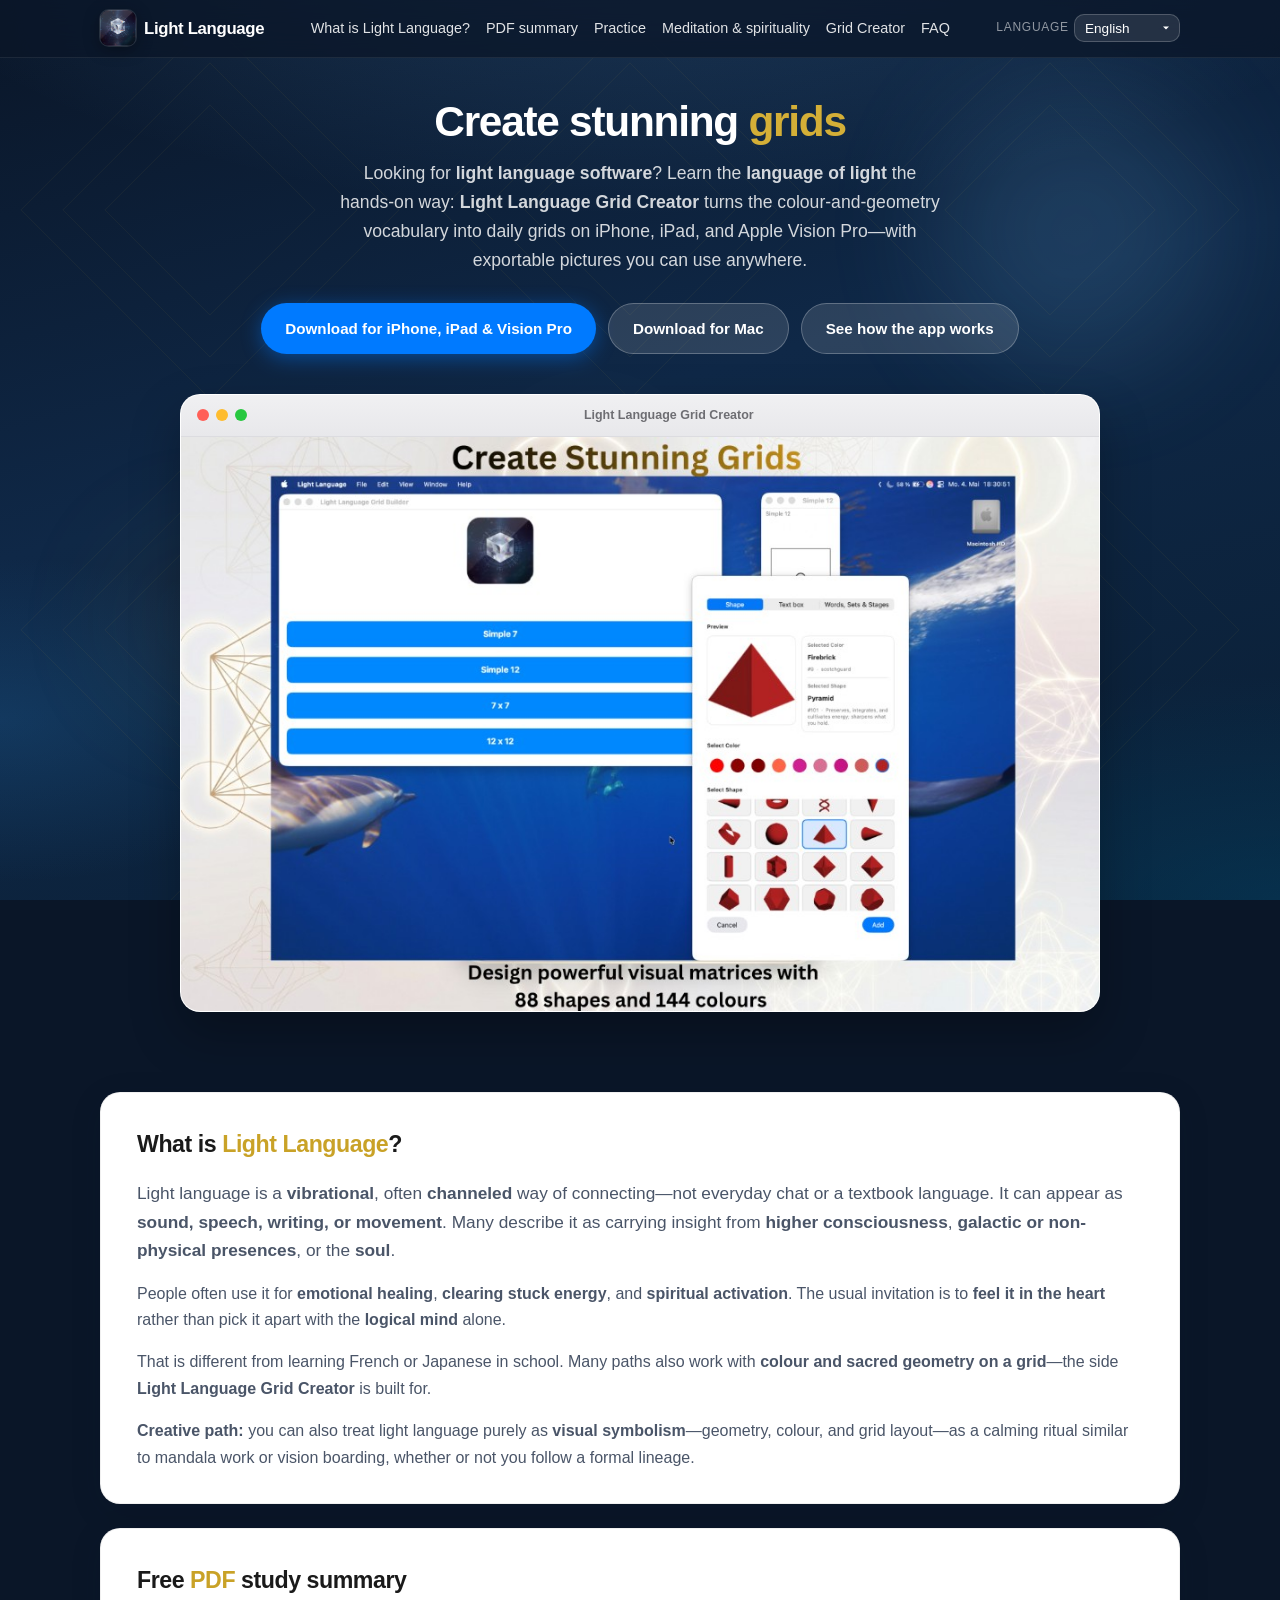
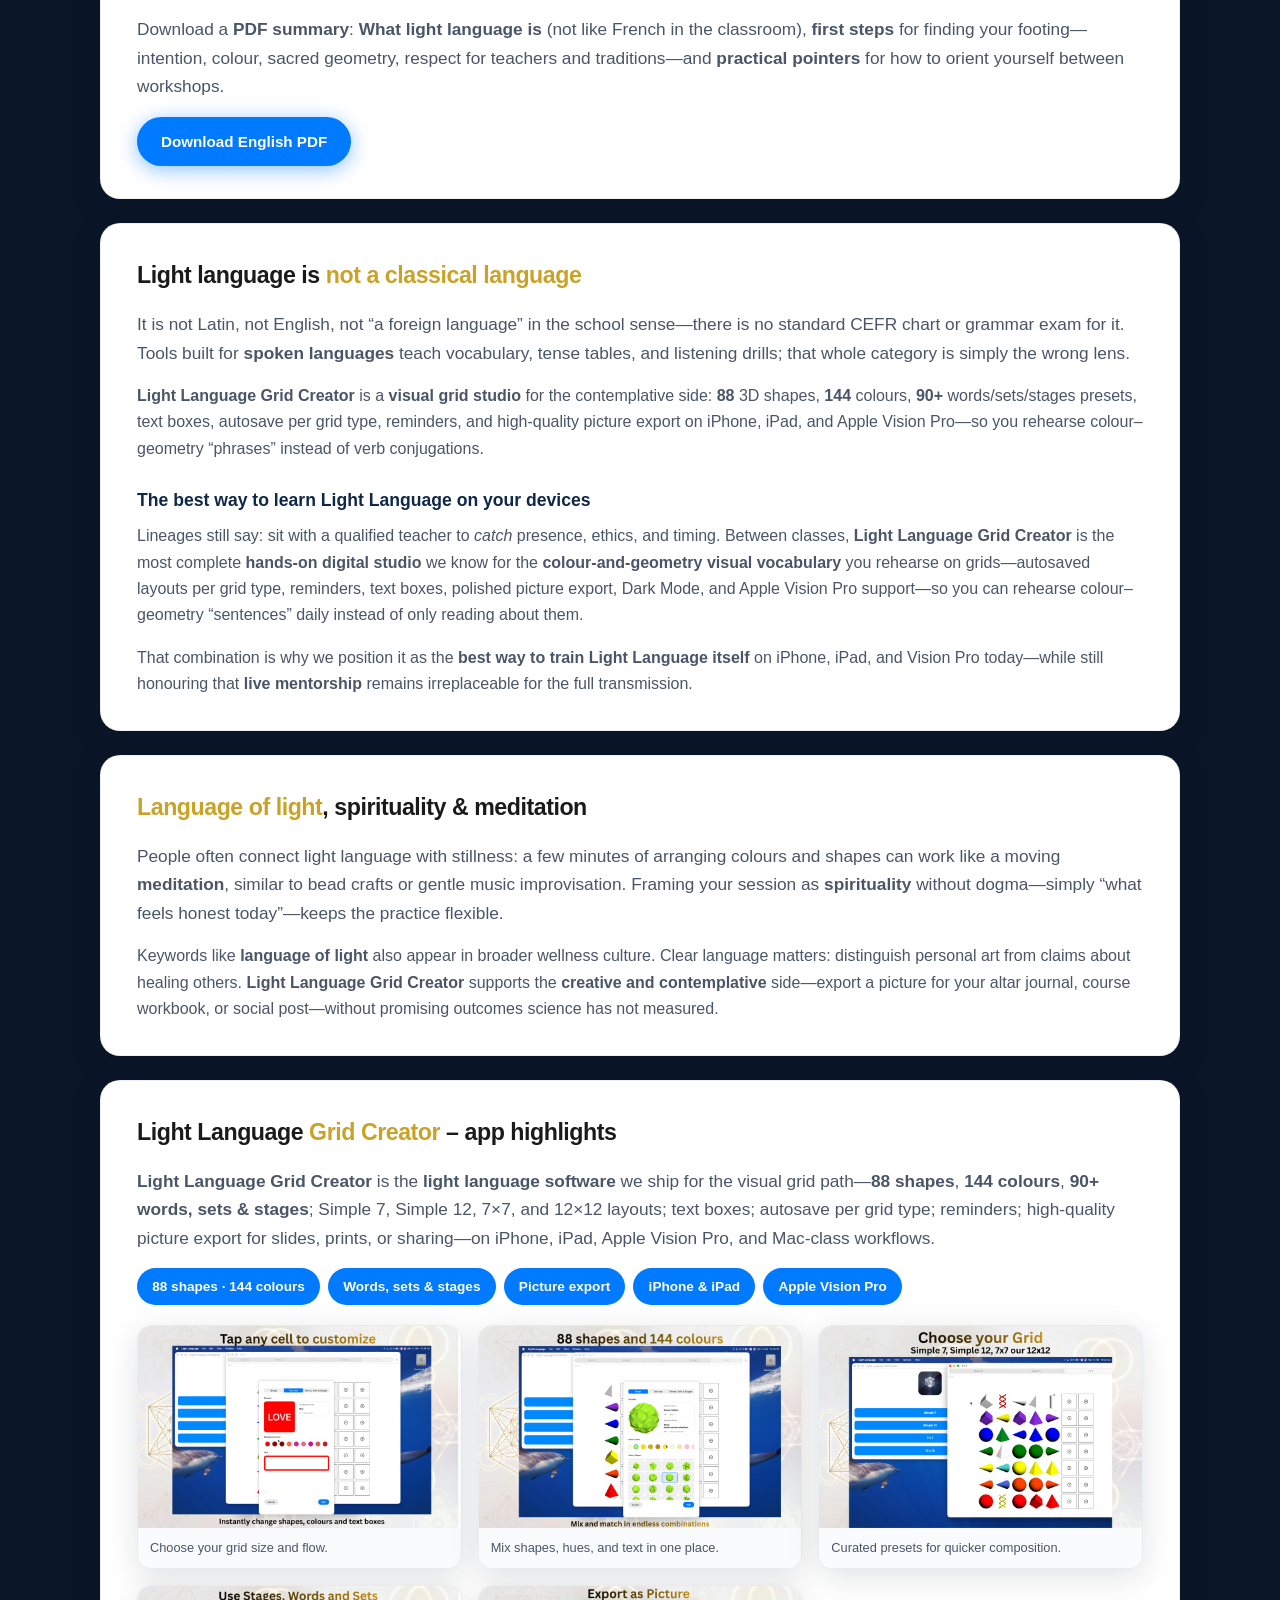
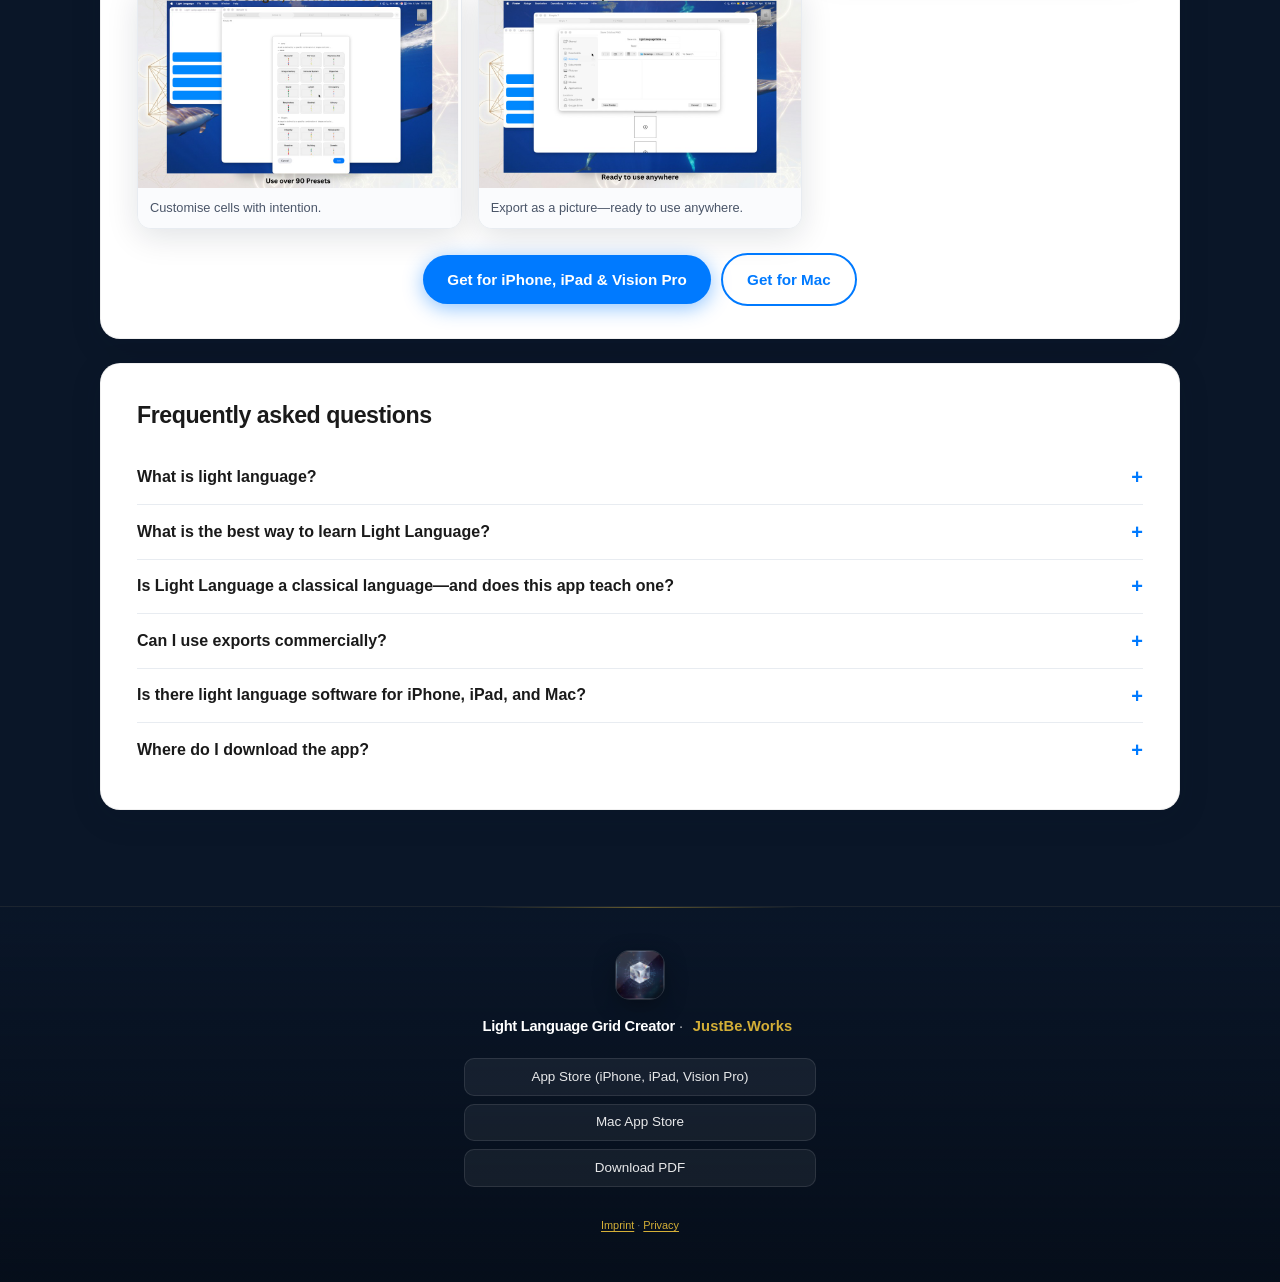
==== commit 3b1156bb: "Optimize website SEO for light language software query Update titles, meta descriptions, Open Graph," ====
--- a/index.html
+++ b/index.html
@@ -3,9 +3,9 @@
 <head>
   <meta charset="UTF-8">
   <meta name="viewport" content="width=device-width, initial-scale=1.0">
-  <title>What Is Light Language? | Language of Light, Meditation &amp; Grid Creator App</title>
-  <meta name="description" content="Light language: vibrational, often channeled communication—sound, speech, writing, or movement—insight from higher awareness or the soul; felt in the heart. Not a school-taught language. Grid Creator: 88 shapes, 144 colours, picture export.">
-  <meta name="keywords" content="light language, learn light language, language of light, spirituality, meditation, light language grid, sacred geometry, mindfulness, grid creator, reiki, reiki practice, energy healing, intuitive art">
+  <title>Light Language Software | Meaning, Grids &amp; Grid Creator for iPhone, iPad &amp; Mac</title>
+  <meta name="description" content="Light language software for sacred-geometry grids: Light Language Grid Creator—88 shapes, 144 colours, picture export on iPhone, iPad, Apple Vision Pro, and Mac. What light language is, and how it differs from spoken-language learning apps.">
+  <meta name="keywords" content="light language software, light language app, light language, learn light language, language of light, spirituality, meditation, light language grid, sacred geometry, mindfulness, grid creator, reiki, reiki practice, energy healing, intuitive art">
   <meta name="author" content="JustBe.Works">
   <link rel="canonical" href="https://apps.justbe.works/">
   <link rel="icon" type="image/png" sizes="1024x1024" href="assets/images/app-icon.png">
@@ -21,14 +21,14 @@
 
   <meta property="og:type" content="website">
   <meta property="og:url" content="https://apps.justbe.works/">
-  <meta property="og:title" content="Light Language – Meaning, Meditation &amp; Grid Creator">
-  <meta property="og:description" content="Vibrational, often channeled communication—felt in the heart more than decoded in the head. PDF summaries and Light Language Grid Creator: grids, 88 shapes, 144 colours, picture export.">
+  <meta property="og:title" content="Light Language Software | Grid Creator for iPhone, iPad &amp; Mac">
+  <meta property="og:description" content="Dedicated light language software for daily grid practice: 88 shapes, 144 colours, autosave, reminders, and picture export. Plus what light language means in spirituality and meditation.">
   <meta property="og:image" content="https://apps.justbe.works/assets/images/app-icon.png">
   <meta property="og:locale" content="en_US">
 
   <meta name="twitter:card" content="summary_large_image">
-  <meta name="twitter:title" content="Light Language – Meaning, Meditation &amp; Grid Creator">
-  <meta name="twitter:description" content="Simple answer: vibrational, channeled communication for healing and opening—plus Grid Creator for colour-and-geometry practice.">
+  <meta name="twitter:title" content="Light Language Software | Grid Creator for iPhone, iPad &amp; Mac">
+  <meta name="twitter:description" content="Light language software for grids and geometry: Light Language Grid Creator on iPhone, iPad, Vision Pro, and Mac—export-ready layouts between workshops.">
   <meta name="twitter:image" content="https://apps.justbe.works/assets/images/app-icon.png">
 
   <link rel="stylesheet" href="assets/style.css">
@@ -41,12 +41,14 @@
         "@type": "WebSite",
         "name": "Light Language – JustBe.Works",
         "url": "https://apps.justbe.works/",
-        "description": "What Light Language is—vibrational, channeled communication and grid practice—and the Light Language Grid Creator app.",
+        "description": "What light language is—vibrational, channeled communication and grid practice—and the Light Language Grid Creator light language software from JustBe.Works.",
         "inLanguage": "en"
       },
       {
         "@type": "SoftwareApplication",
         "name": "Light Language Grid Creator",
+        "alternateName": ["Light language software", "Light language grid app"],
+        "keywords": "light language software, light language app, light language grid, sacred geometry",
         "applicationCategory": "LifestyleApplication",
         "operatingSystem": "iOS 16 or later, iPadOS 16 or later, visionOS 1 or later",
         "offers": { "@type": "Offer", "price": "89.99", "priceCurrency": "USD", "url": "https://apps.apple.com/us/app/light-language-grid-creator/id6758855353" },
@@ -86,6 +88,14 @@
             "acceptedAnswer": {
               "@type": "Answer",
               "text": "It lets you place 3D shapes, colours, text boxes, and curated presets on grids (Simple 7, Simple 12, 7×7, 12×12), then export your layout as a picture."
+            }
+          },
+          {
+            "@type": "Question",
+            "name": "Is there light language software for iPhone, iPad, and Mac?",
+            "acceptedAnswer": {
+              "@type": "Answer",
+              "text": "Yes. JustBe.Works publishes Light Language Grid Creator on the App Store for iPhone, iPad, and Apple Vision Pro, and Light Language Grid Maker on the Mac App Store. Together they are dedicated light language software for composing colour-and-geometry grids with autosaved layouts, reminders, and high-quality picture export."
             }
           }
         ]
@@ -134,7 +144,7 @@
 
   <section class="hero" aria-labelledby="hero-title">
     <h1 id="hero-title">Create stunning <span class="accent">grids</span></h1>
-    <p class="hero-lead">Learn the <strong>language of light</strong> the hands-on way: <strong>Light Language Grid Creator</strong> turns the colour-and-geometry vocabulary into daily grids on iPhone, iPad, and Apple Vision Pro—with exportable pictures you can use anywhere.</p>
+    <p class="hero-lead">Looking for <strong>light language software</strong>? Learn the <strong>language of light</strong> the hands-on way: <strong>Light Language Grid Creator</strong> turns the colour-and-geometry vocabulary into daily grids on iPhone, iPad, and Apple Vision Pro—with exportable pictures you can use anywhere.</p>
     <div class="hero-actions">
       <a class="btn btn-primary" href="https://apps.apple.com/us/app/light-language-grid-creator/id6758855353">Download for iPhone, iPad &amp; Vision Pro</a>
       <a class="btn btn-ghost" href="https://apps.apple.com/us/app/light-language-grid-maker/id6758808761?mt=12">Download for Mac</a>
@@ -187,7 +197,7 @@
 
     <article class="card" id="product">
       <h2>Light Language <span class="gold">Grid Creator</span> – app highlights</h2>
-      <p class="lead"><strong>88 shapes</strong>, <strong>144 colours</strong>, <strong>90+ words, sets &amp; stages</strong>; Simple 7, Simple 12, 7×7, and 12×12 layouts; text boxes; autosave per grid type; reminders; high-quality picture export for slides, prints, or sharing—on iPhone, iPad, Apple Vision Pro, and Mac-class workflows.</p>
+      <p class="lead"><strong>Light Language Grid Creator</strong> is the <strong>light language software</strong> we ship for the visual grid path—<strong>88 shapes</strong>, <strong>144 colours</strong>, <strong>90+ words, sets &amp; stages</strong>; Simple 7, Simple 12, 7×7, and 12×12 layouts; text boxes; autosave per grid type; reminders; high-quality picture export for slides, prints, or sharing—on iPhone, iPad, Apple Vision Pro, and Mac-class workflows.</p>
       <div class="pill-grid" aria-label="Feature tags">
         <span class="pill">88 shapes · 144 colours</span>
         <span class="pill">Words, sets &amp; stages</span>
@@ -253,6 +263,12 @@
         </div>
       </div>
       <div class="faq-item">
+        <button type="button">Is there light language software for iPhone, iPad, and Mac?</button>
+        <div class="faq-panel">
+          <p>Yes. <strong>Light Language Grid Creator</strong> and <strong>Light Language Grid Maker</strong> are dedicated <strong>light language software</strong> from JustBe.Works for composing colour-and-geometry grids with autosave, reminders, and picture export—see download links below.</p>
+        </div>
+      </div>
+      <div class="faq-item">
         <button type="button">Where do I download the app?</button>
         <div class="faq-panel">
           <p><strong>iPhone, iPad, Apple Vision Pro:</strong> <a href="https://apps.apple.com/us/app/light-language-grid-creator/id6758855353">Light Language Grid Creator</a> on the App Store.<br>
@@ -263,7 +279,7 @@
 
     <section class="card is-visually-hidden" aria-labelledby="seo-block">
       <h2 id="seo-block" class="gold" style="color:var(--gold-soft);font-size:1.1rem">Topics we cover</h2>
-      <p class="seo-keywords" style="margin:0;color:var(--muted);font-size:0.92rem">Light language · Language of light · Spirituality · Meditation · Mindful grid design · Symbolic art · Picture export · iPad and iPhone creative tools · Mac workflow · Presets and stages · Sacred-geometry inspired layout (personal/creative use).</p>
+      <p class="seo-keywords" style="margin:0;color:var(--muted);font-size:0.92rem">Light language software · Light language · Language of light · Spirituality · Meditation · Mindful grid design · Symbolic art · Picture export · iPad and iPhone creative tools · Mac workflow · Presets and stages · Sacred-geometry inspired layout (personal/creative use).</p>
     </section>
     <section class="card is-visually-hidden" aria-labelledby="seo-reiki">
       <h2 id="seo-reiki" class="gold" style="color:var(--gold-soft);font-size:1.1rem">Related interests</h2>
--- a/assets/style.css
+++ b/assets/style.css
@@ -688,17 +688,17 @@
 .footer-legal {
   margin: 0.85rem 0 0;
   padding: 0;
-  font-size: 0.76rem;
-  line-height: 1.5;
-  color: rgba(255, 255, 255, 0.45);
+  font-size: 0.68rem;
+  line-height: 1.45;
+  color: rgba(255, 255, 255, 0.42);
 }
 
 .footer-legal a {
   color: var(--gold);
-  font-weight: 500;
+  font-weight: 400;
   text-decoration: underline;
-  text-decoration-thickness: 1px;
-  text-underline-offset: 0.2em;
+  text-decoration-thickness: 0.08em;
+  text-underline-offset: 0.18em;
   transition: color 0.15s ease;
 }
 
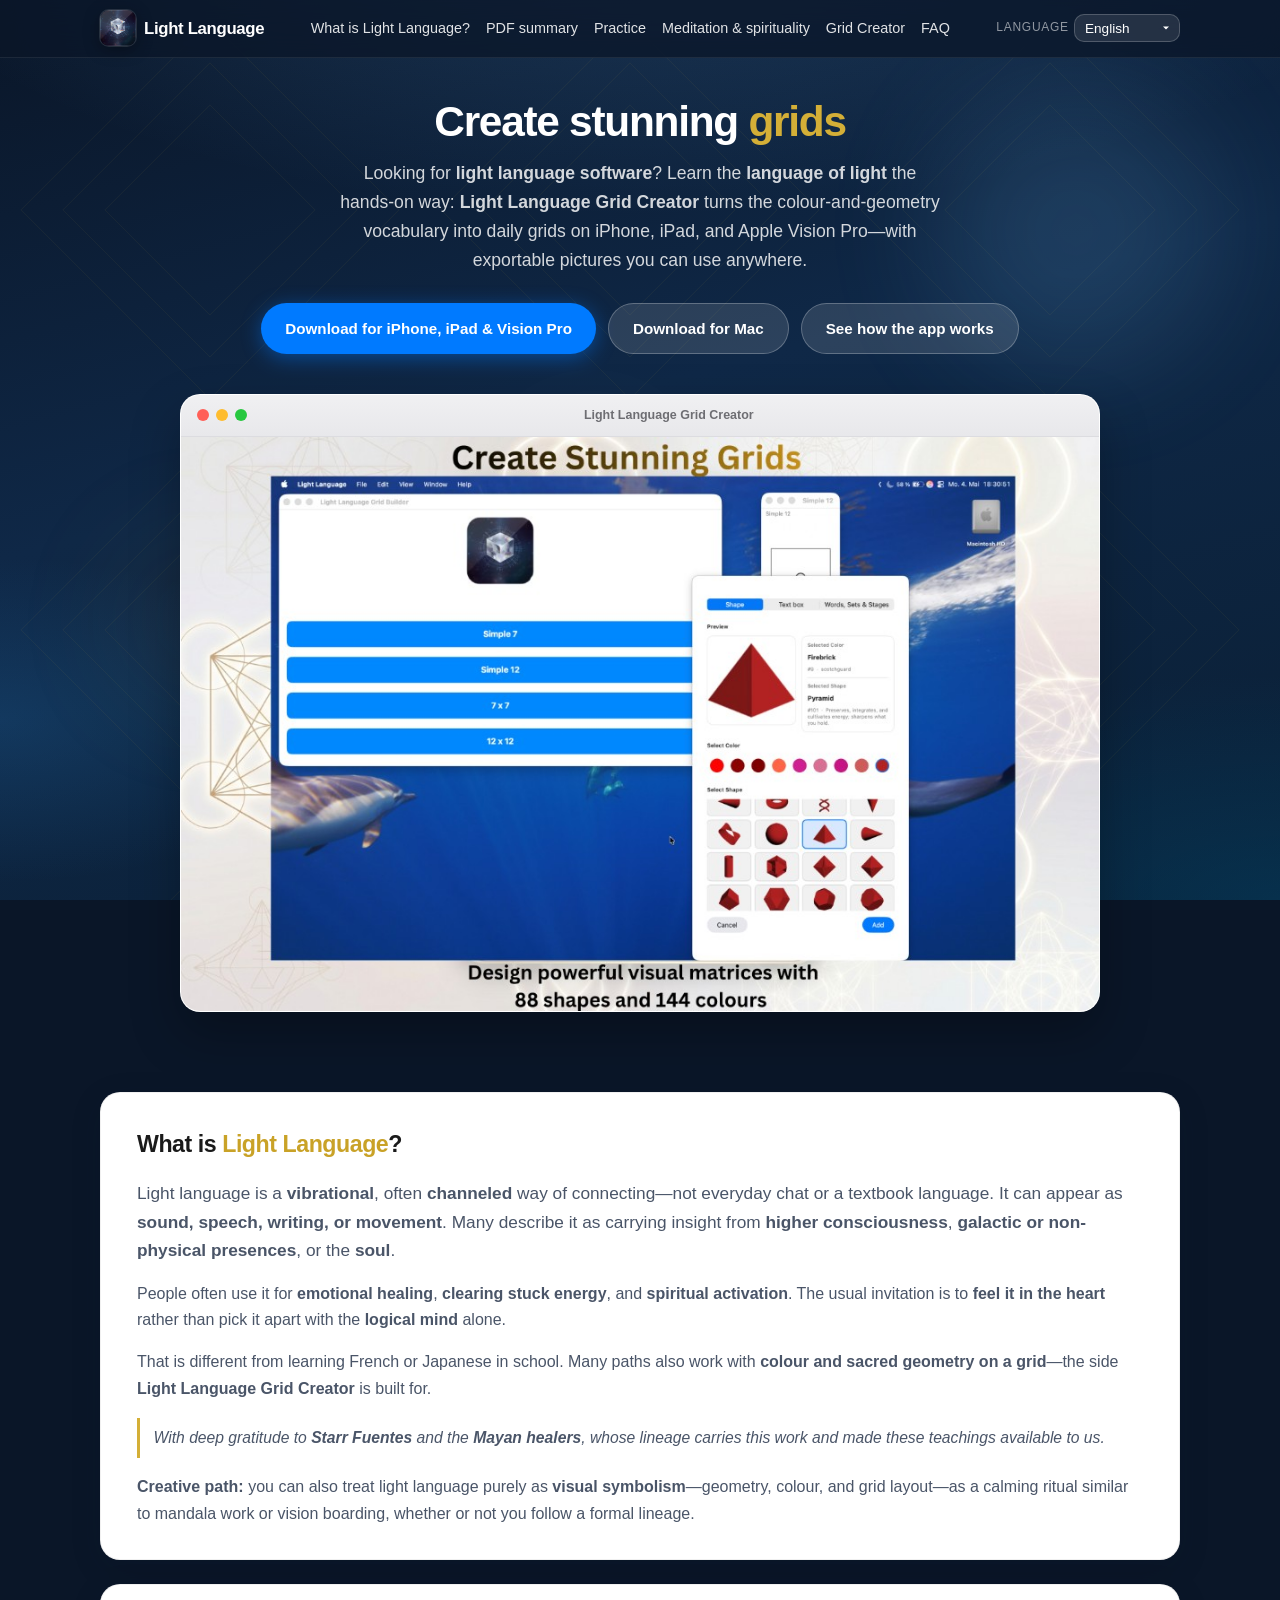
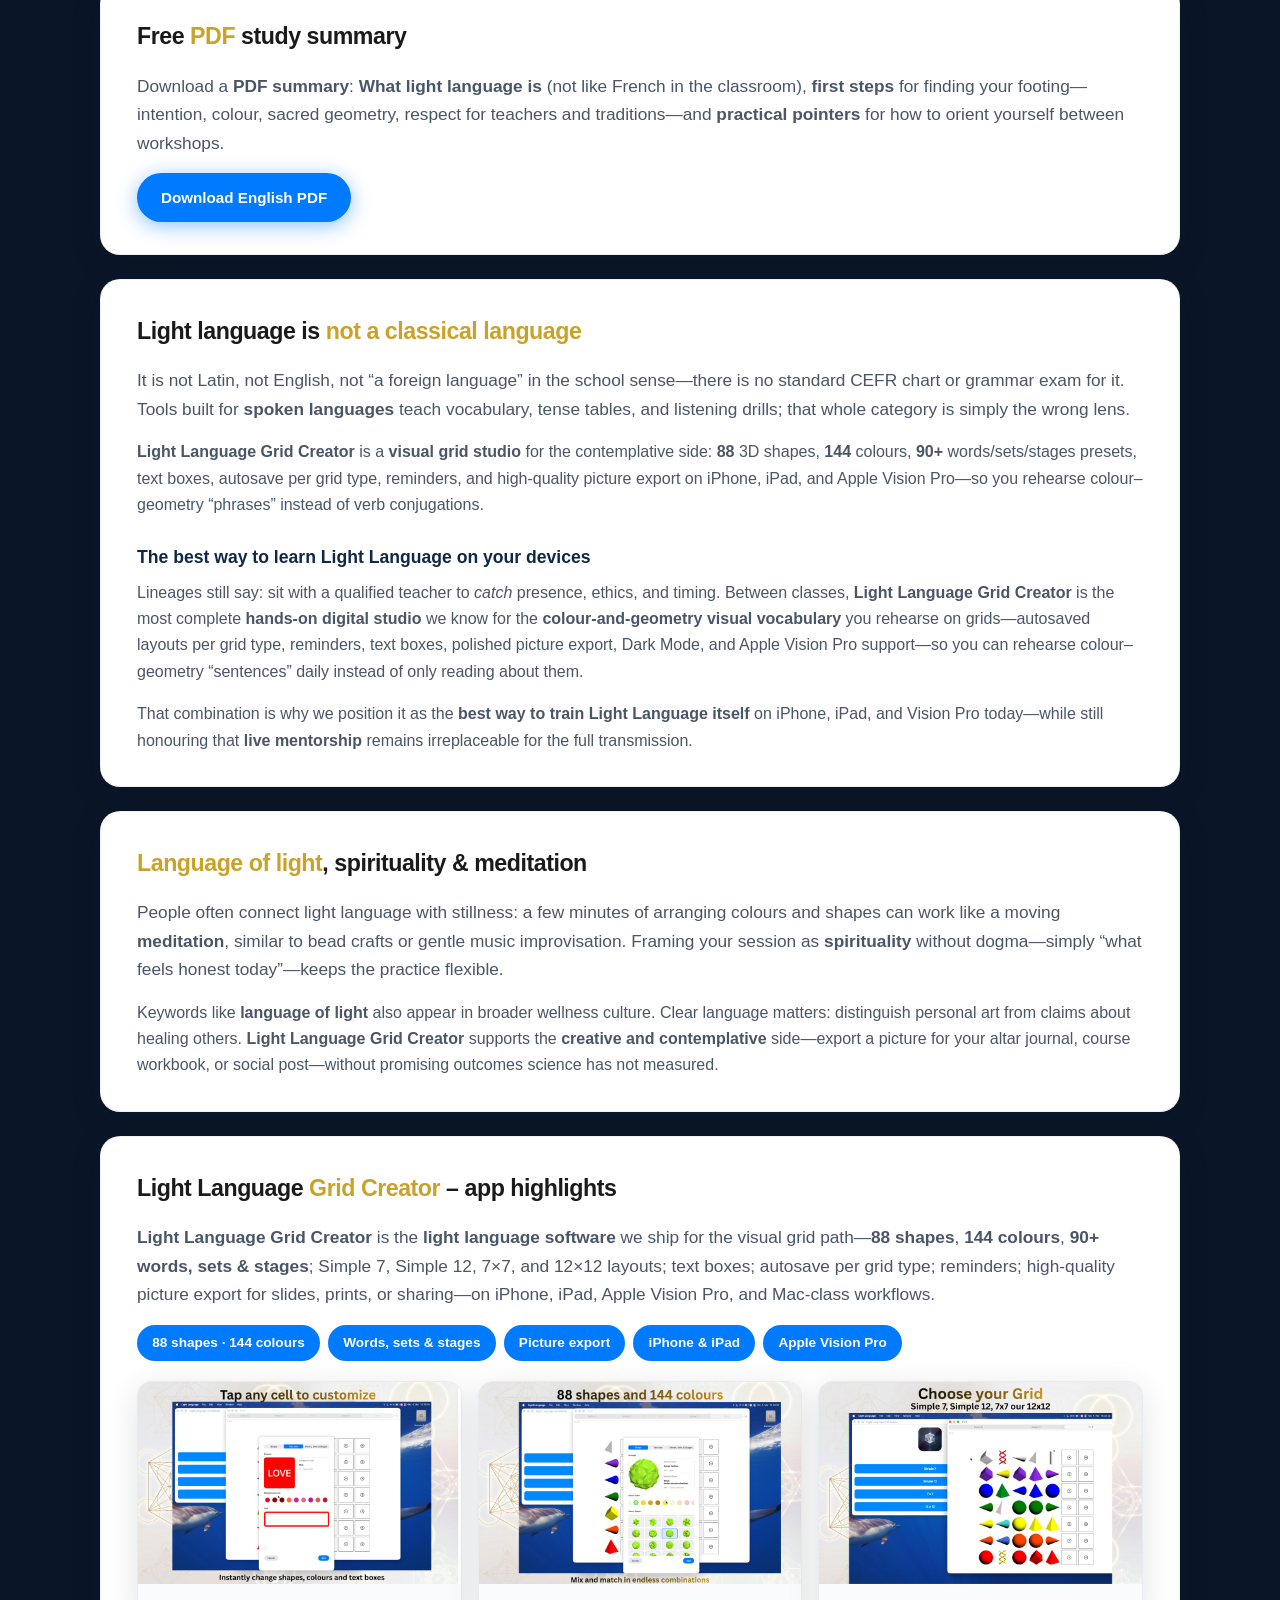
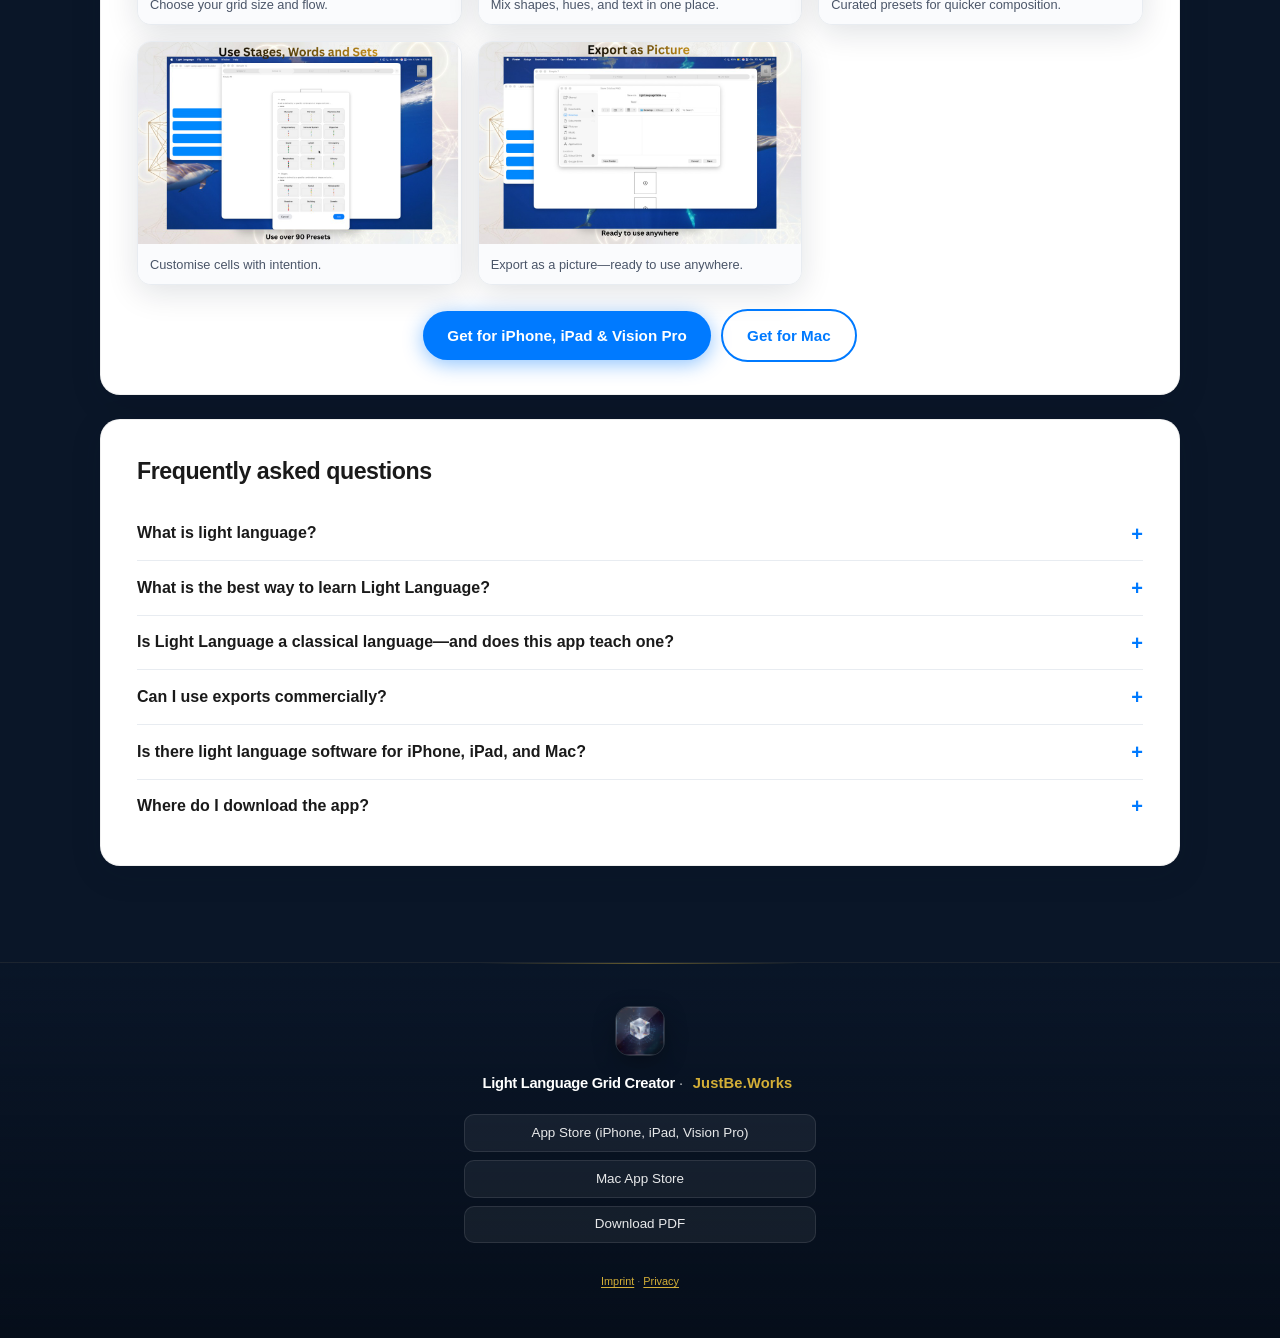
==== commit 79d8d7d2: "Website: lineage acknowledgment to Starr Fuentes and the Mayan healers. Adds a subtle, italic credit" ====
--- a/index.html
+++ b/index.html
@@ -168,6 +168,8 @@
       <p>People often use it for <strong>emotional healing</strong>, <strong>clearing stuck energy</strong>, and <strong>spiritual activation</strong>. The usual invitation is to <strong>feel it in the heart</strong> rather than pick it apart with the <strong>logical mind</strong> alone.</p>
       <p>That is different from learning French or Japanese in school. Many paths also work with <strong>colour and sacred geometry on a grid</strong>—the side <strong>Light Language Grid Creator</strong> is built for.</p>
 
+      <p class="lineage-credit">With deep gratitude to <strong>Starr Fuentes</strong> and the <strong>Mayan healers</strong>, whose lineage carries this work and made these teachings available to us.</p>
+
       <div class="note" role="note">
         <strong>Creative path:</strong> you can also treat light language purely as <strong>visual symbolism</strong>—geometry, colour, and grid layout—as a calming ritual similar to mandala work or vision boarding, whether or not you follow a formal lineage.
       </div>
--- a/assets/style.css
+++ b/assets/style.css
@@ -427,6 +427,21 @@
   margin-bottom: 0;
 }
 
+/* Lineage acknowledgment: subtle, italic, with a soft left ribbon */
+.lineage-credit {
+  margin: 0 0 1rem;
+  padding: 0.5rem 0 0.5rem 0.85rem;
+  border-left: 3px solid var(--gold, #d9b36c);
+  font-style: italic;
+  color: var(--muted);
+  font-size: 0.98rem;
+  line-height: 1.55;
+}
+
+.card .lineage-credit:last-child {
+  margin-bottom: 0;
+}
+
 /* App feature pills */
 .pill-grid {
   display: flex;
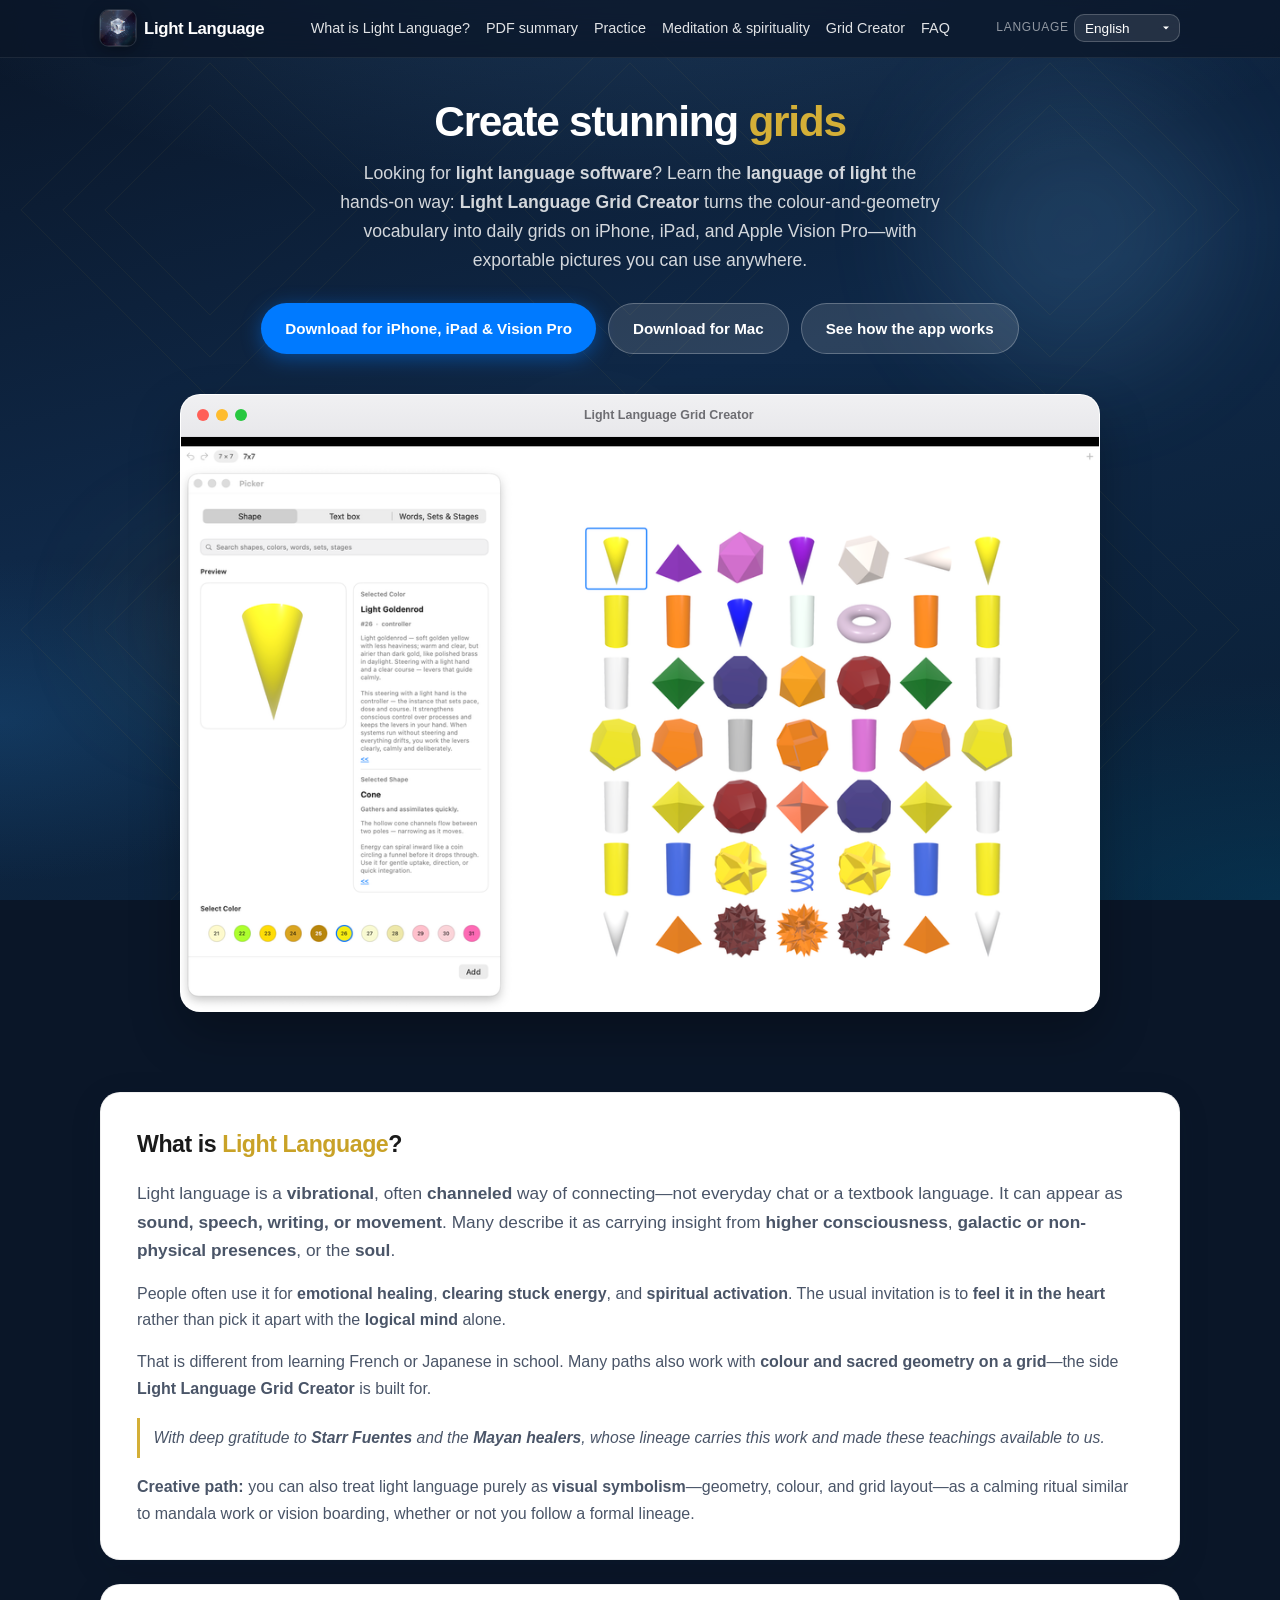
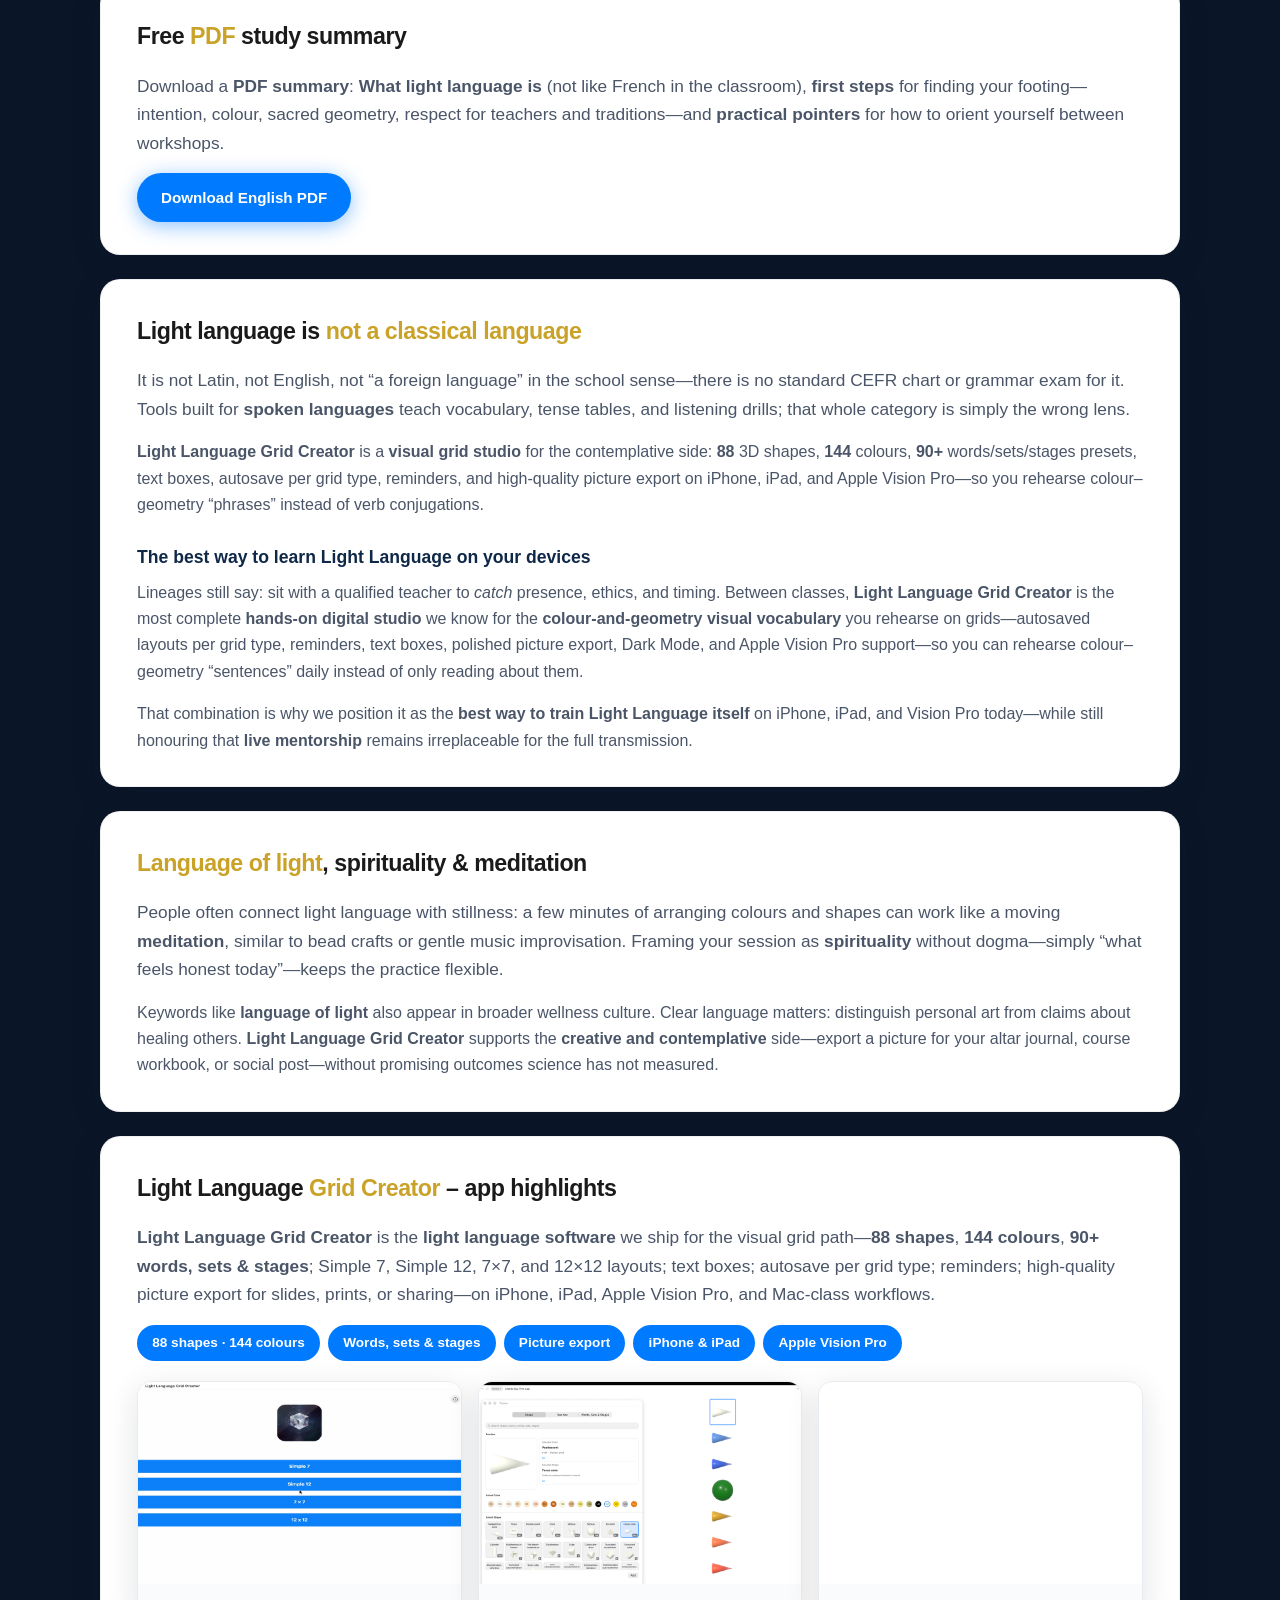
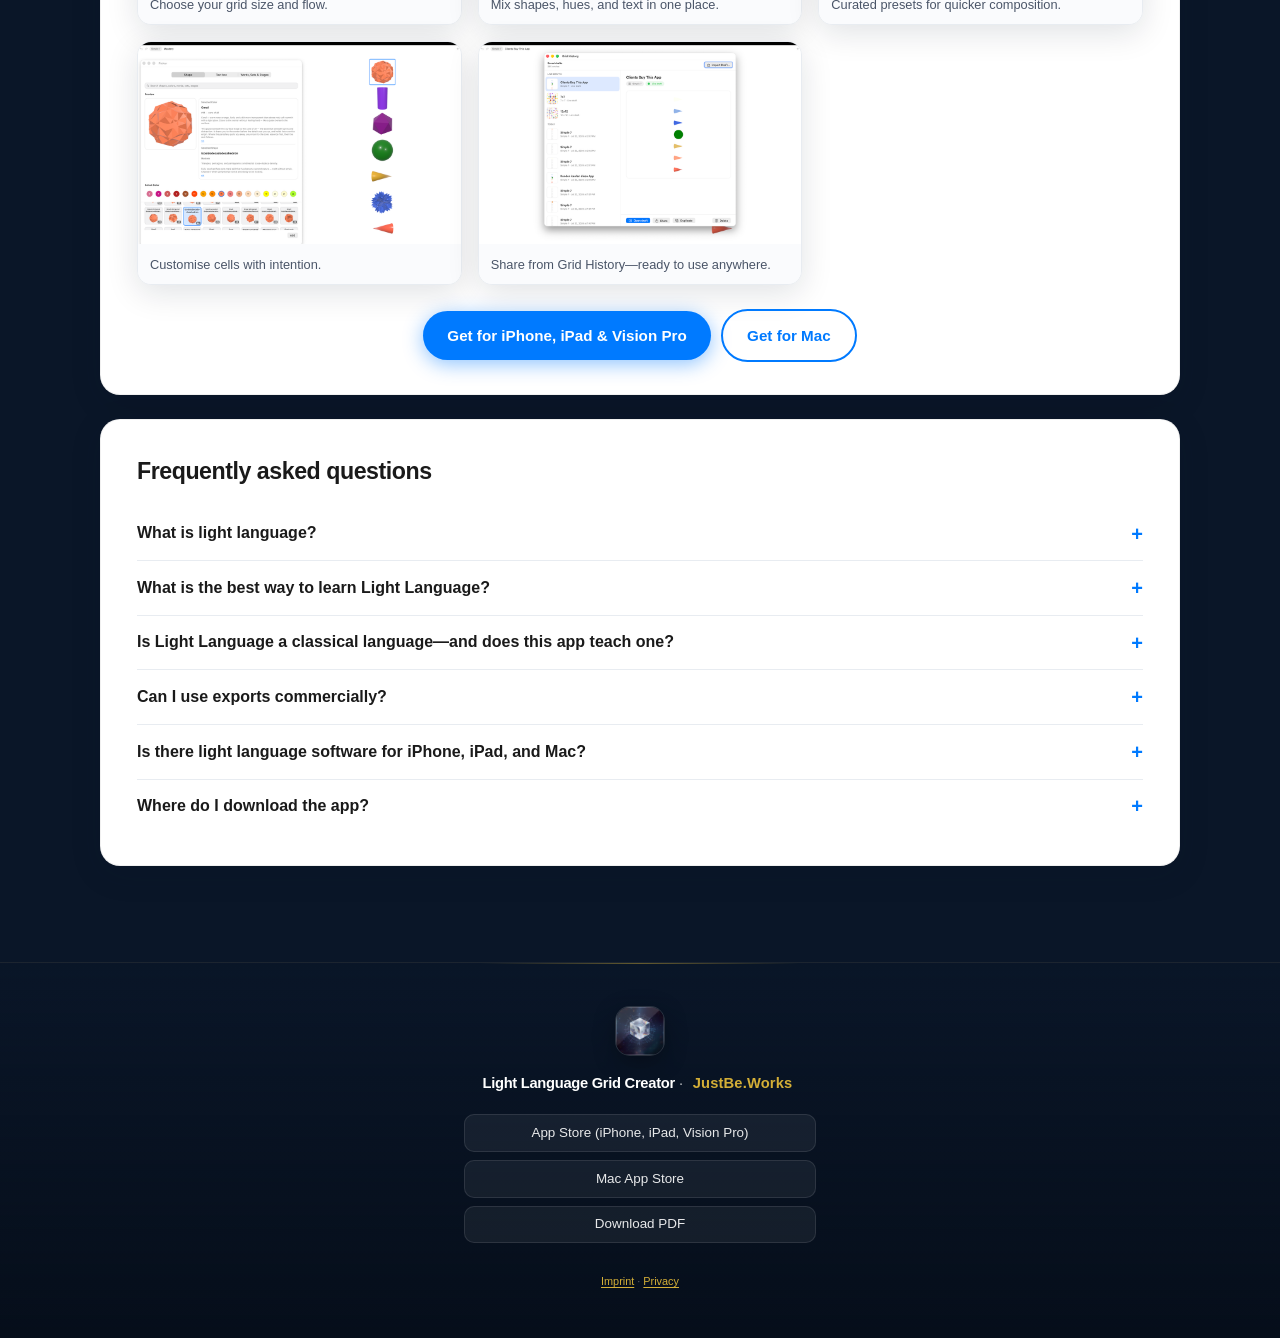
==== commit 5e752aaf: "Update showcase screenshots with current Mac Grid Creator UI. Replace May-era marketing frames with " ====
--- a/index.html
+++ b/index.html
@@ -157,7 +157,7 @@
         <span class="traffic" aria-hidden="true"></span>
         <span class="showcase-title">Light Language Grid Creator</span>
       </div>
-      <img src="assets/images/hero-grid.png" width="1200" height="675" alt="Screenshot of Light Language Grid Creator showing a 7 by 7 grid of colourful 3D shapes on a Mac-style window." loading="eager" decoding="async">
+      <img src="assets/images/hero-grid.png?v=20260801" width="1200" height="675" alt="Screenshot of Light Language Grid Creator showing a 7×7 Grid of colourful 3D shapes with the shape picker open." loading="eager" decoding="async">
     </div>
   </section>
 
@@ -210,24 +210,24 @@
 
       <div class="gallery">
         <figure>
-          <img src="assets/images/feature-choose-grid.png" width="800" height="500" alt="App UI showing grid type selection." loading="lazy" decoding="async">
+          <img src="assets/images/feature-choose-grid.png?v=20260801" width="800" height="500" alt="App UI showing grid type selection." loading="lazy" decoding="async">
           <figcaption>Choose your grid size and flow.</figcaption>
         </figure>
         <figure>
-          <img src="assets/images/feature-shapes.png" width="800" height="500" alt="Shape picker with 3D geometry preview." loading="lazy" decoding="async">
+          <img src="assets/images/feature-shapes.png?v=20260801" width="800" height="500" alt="Shape picker with 3D geometry preview." loading="lazy" decoding="async">
           <figcaption>Mix shapes, hues, and text in one place.</figcaption>
         </figure>
         <figure>
-          <img src="assets/images/feature-presets.png" width="800" height="500" alt="Presets for sets and stages." loading="lazy" decoding="async">
+          <img src="assets/images/feature-presets.png?v=20260801" width="800" height="500" alt="Presets for sets and stages." loading="lazy" decoding="async">
           <figcaption>Curated presets for quicker composition.</figcaption>
         </figure>
         <figure>
-          <img src="assets/images/feature-customize.png" width="800" height="500" alt="Text box customization in the app." loading="lazy" decoding="async">
+          <img src="assets/images/feature-customize.png?v=20260801" width="800" height="500" alt="Shape picker showing colour and shape meanings." loading="lazy" decoding="async">
           <figcaption>Customise cells with intention.</figcaption>
         </figure>
         <figure>
-          <img src="assets/images/feature-export.png" width="800" height="500" alt="Export save dialog." loading="lazy" decoding="async">
-          <figcaption>Export as a picture—ready to use anywhere.</figcaption>
+          <img src="assets/images/feature-export.png?v=20260801" width="800" height="500" alt="Grid History with share and reopen actions." loading="lazy" decoding="async">
+          <figcaption>Share from Grid History—ready to use anywhere.</figcaption>
         </figure>
       </div>
 
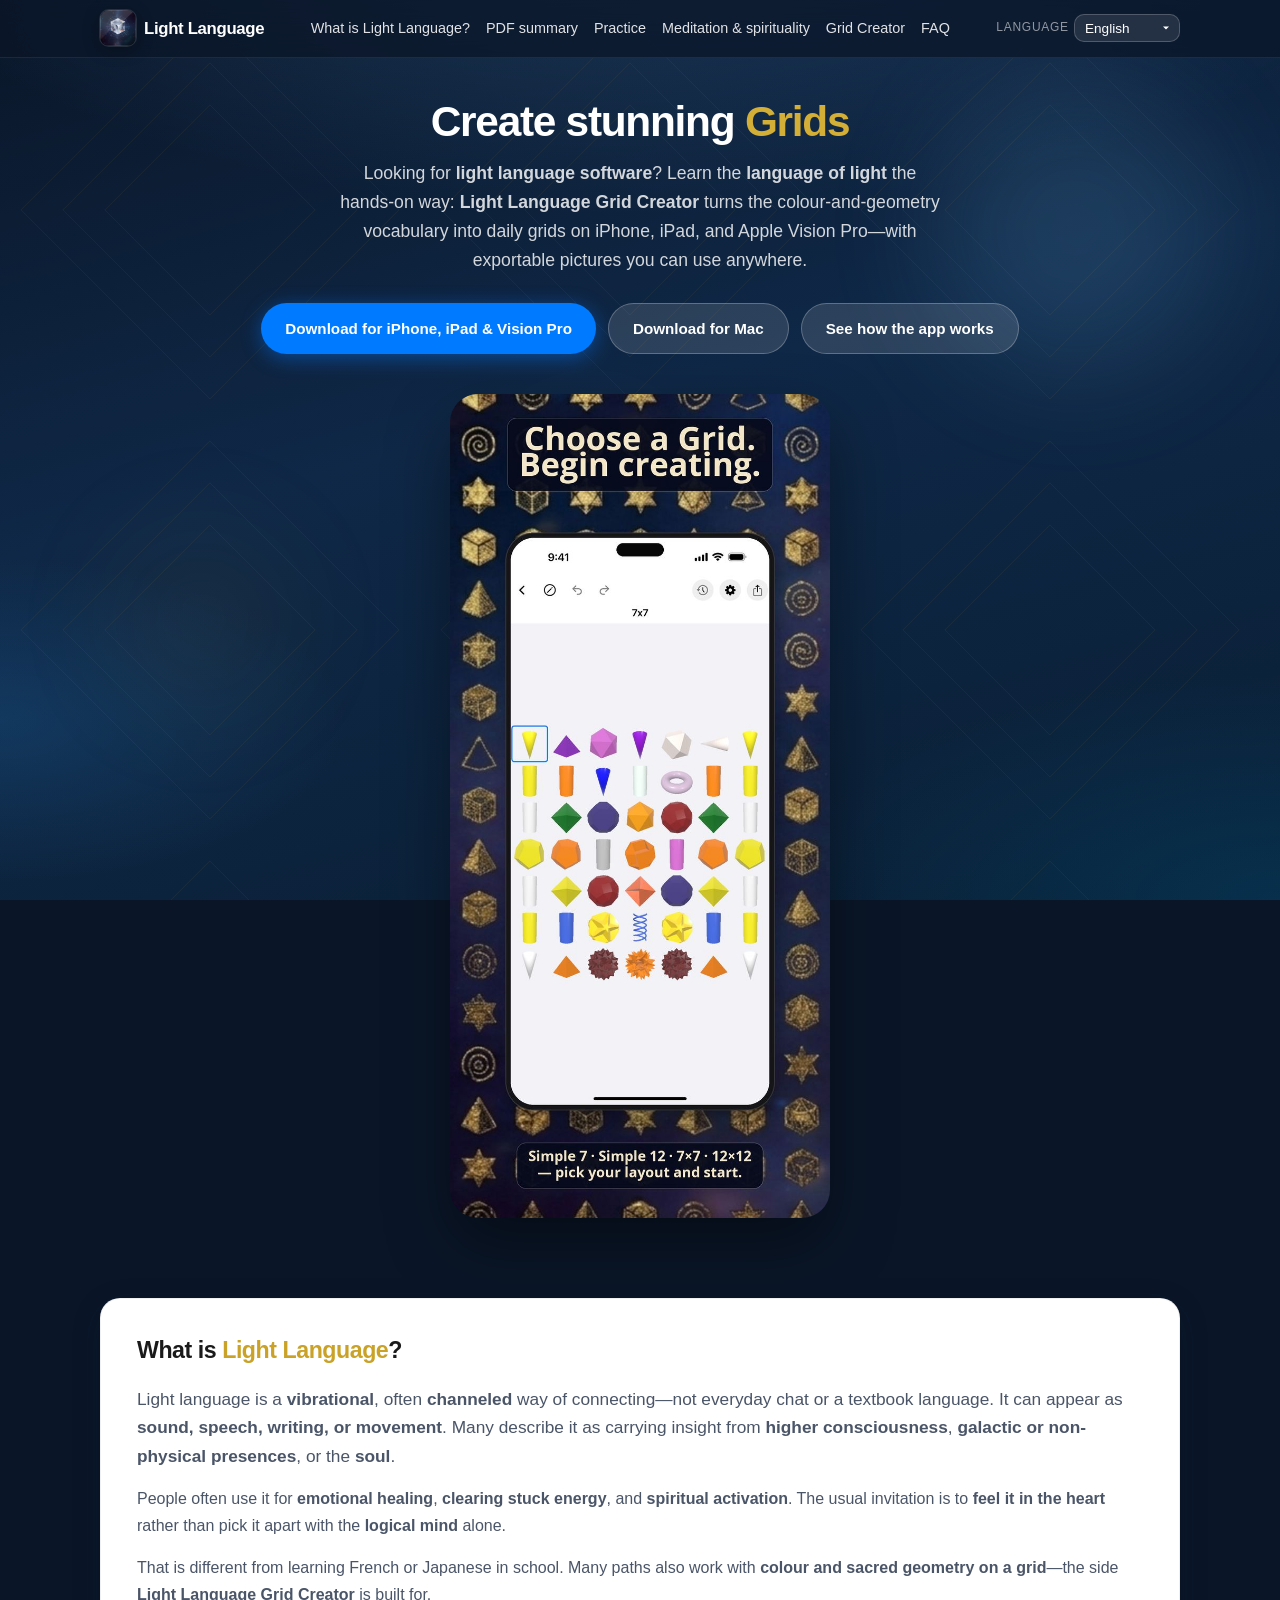
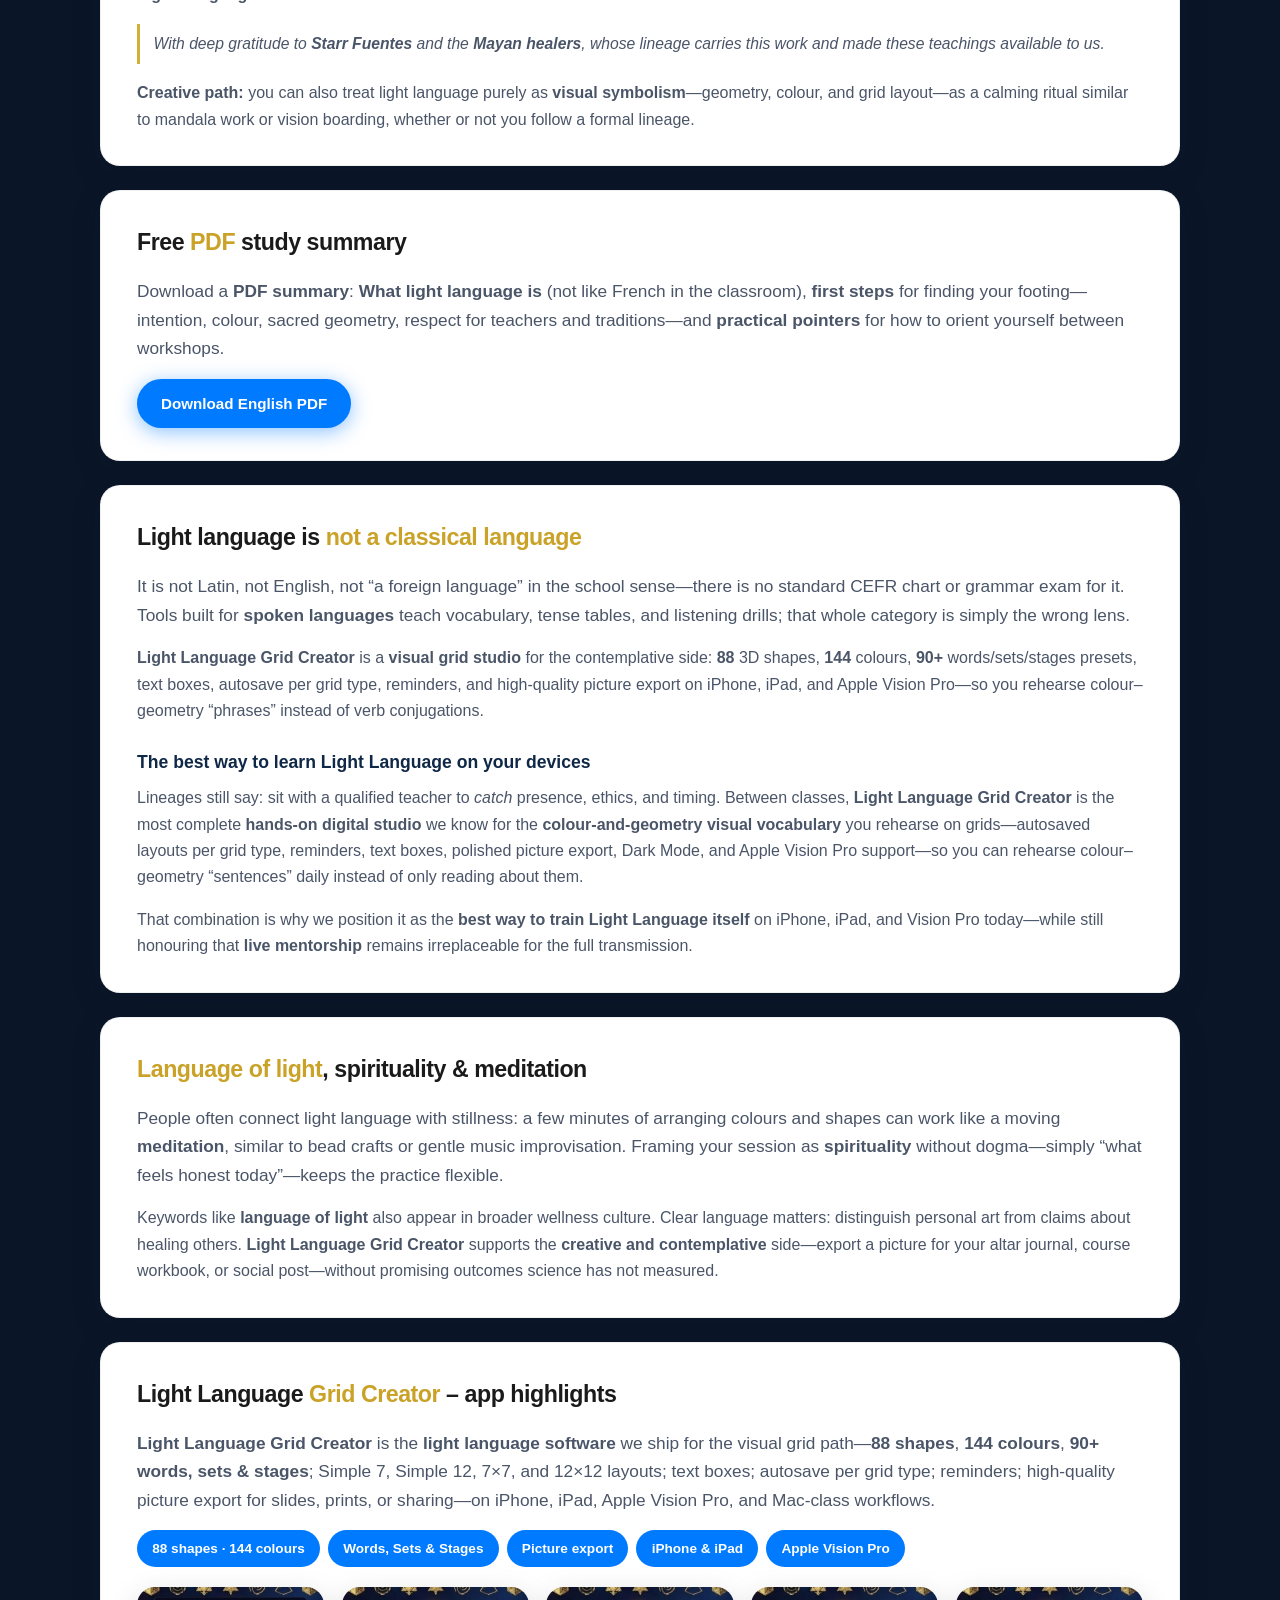
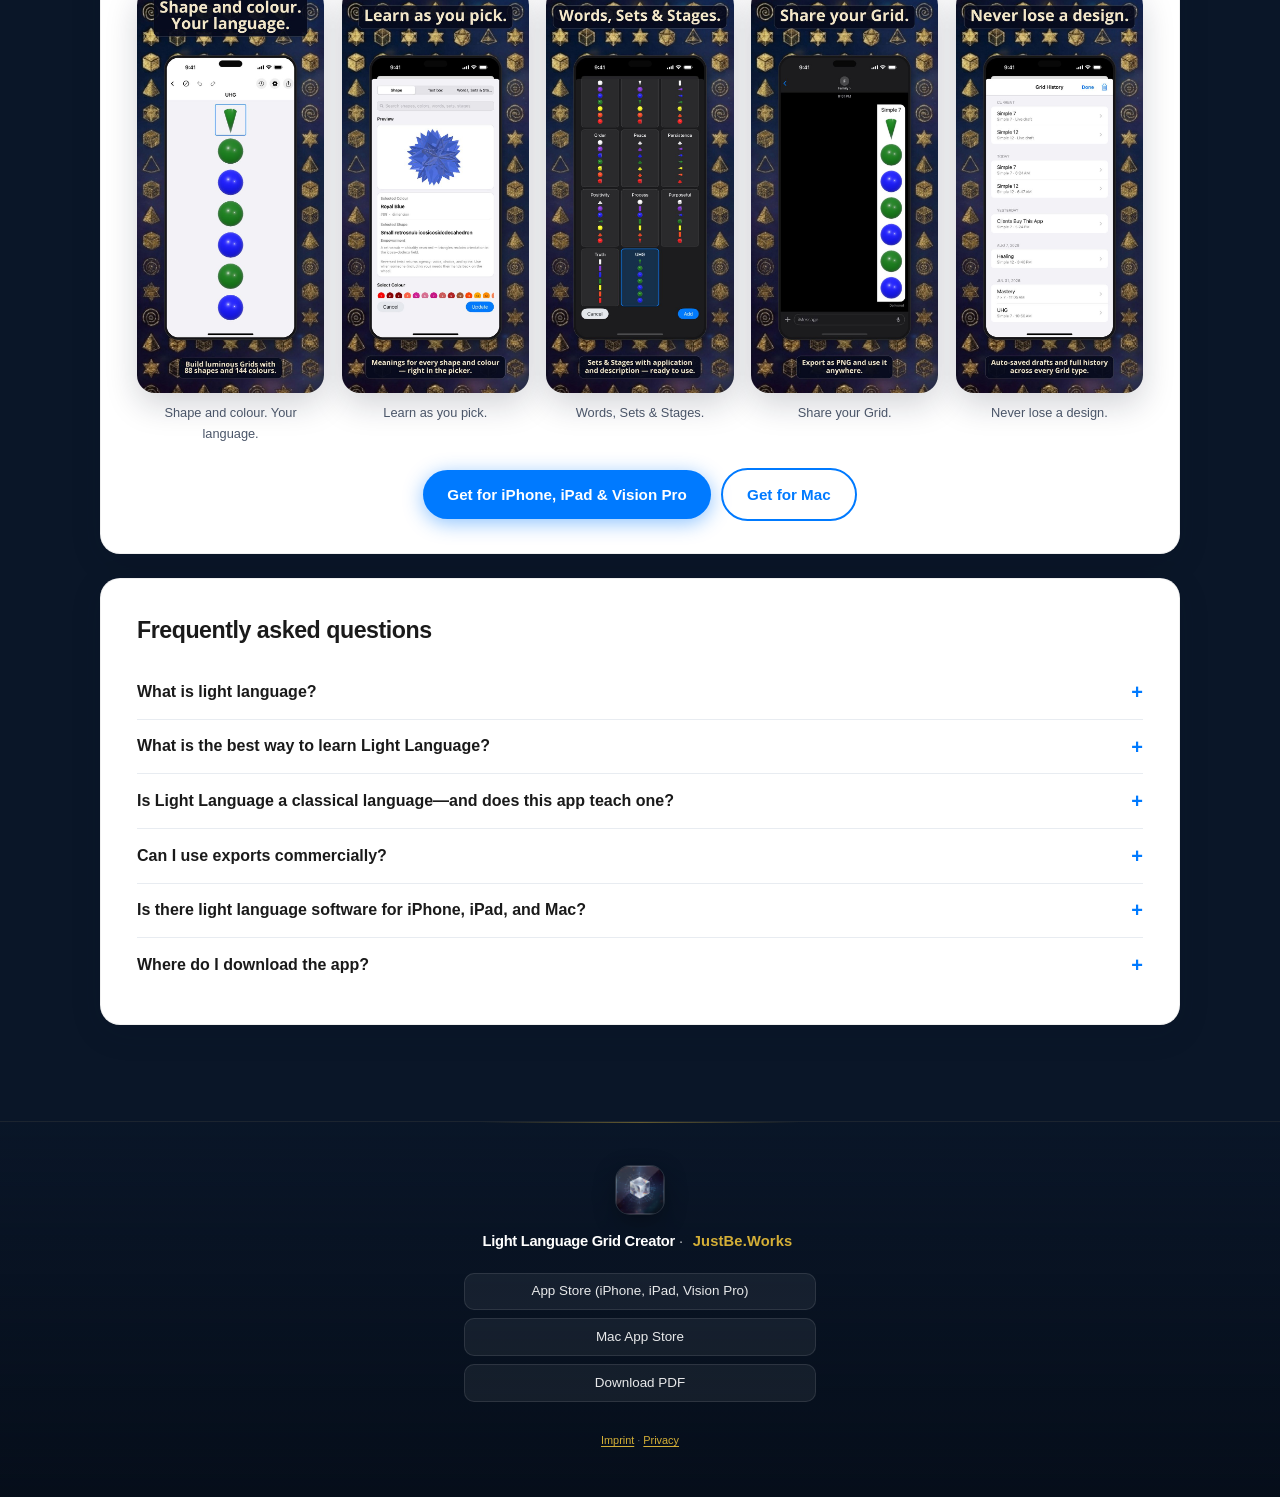
==== commit 8ea1bc3f: "Update website with current iPhone screenshots per language. Replace the Mac-window hero and gallery" ====
--- a/index.html
+++ b/index.html
@@ -7,29 +7,29 @@
   <meta name="description" content="Light language software for sacred-geometry grids: Light Language Grid Creator—88 shapes, 144 colours, picture export on iPhone, iPad, Apple Vision Pro, and Mac. What light language is, and how it differs from spoken-language learning apps.">
   <meta name="keywords" content="light language software, light language app, light language, learn light language, language of light, spirituality, meditation, light language grid, sacred geometry, mindfulness, grid creator, reiki, reiki practice, energy healing, intuitive art">
   <meta name="author" content="JustBe.Works">
-  <link rel="canonical" href="https://apps.justbe.works/">
+  <link rel="canonical" href="https://lightlanguage.justbe.works/">
   <link rel="icon" type="image/png" sizes="1024x1024" href="assets/images/app-icon.png">
   <link rel="apple-touch-icon" href="assets/images/app-icon.png">
 
-  <link rel="alternate" hreflang="en" href="https://apps.justbe.works/">
-  <link rel="alternate" hreflang="de" href="https://apps.justbe.works/de/">
-  <link rel="alternate" hreflang="es" href="https://apps.justbe.works/es/">
-  <link rel="alternate" hreflang="fr" href="https://apps.justbe.works/fr/">
-  <link rel="alternate" hreflang="it" href="https://apps.justbe.works/it/">
-  <link rel="alternate" hreflang="pt" href="https://apps.justbe.works/pt/">
-  <link rel="alternate" hreflang="x-default" href="https://apps.justbe.works/">
+  <link rel="alternate" hreflang="en" href="https://lightlanguage.justbe.works/">
+  <link rel="alternate" hreflang="de" href="https://lightlanguage.justbe.works/de/">
+  <link rel="alternate" hreflang="es" href="https://lightlanguage.justbe.works/es/">
+  <link rel="alternate" hreflang="fr" href="https://lightlanguage.justbe.works/fr/">
+  <link rel="alternate" hreflang="it" href="https://lightlanguage.justbe.works/it/">
+  <link rel="alternate" hreflang="pt" href="https://lightlanguage.justbe.works/pt/">
+  <link rel="alternate" hreflang="x-default" href="https://lightlanguage.justbe.works/">
 
   <meta property="og:type" content="website">
-  <meta property="og:url" content="https://apps.justbe.works/">
+  <meta property="og:url" content="https://lightlanguage.justbe.works/">
   <meta property="og:title" content="Light Language Software | Grid Creator for iPhone, iPad &amp; Mac">
   <meta property="og:description" content="Dedicated light language software for daily grid practice: 88 shapes, 144 colours, autosave, reminders, and picture export. Plus what light language means in spirituality and meditation.">
-  <meta property="og:image" content="https://apps.justbe.works/assets/images/app-icon.png">
+  <meta property="og:image" content="https://lightlanguage.justbe.works/assets/images/app-icon.png">
   <meta property="og:locale" content="en_US">
 
   <meta name="twitter:card" content="summary_large_image">
   <meta name="twitter:title" content="Light Language Software | Grid Creator for iPhone, iPad &amp; Mac">
   <meta name="twitter:description" content="Light language software for grids and geometry: Light Language Grid Creator on iPhone, iPad, Vision Pro, and Mac—export-ready layouts between workshops.">
-  <meta name="twitter:image" content="https://apps.justbe.works/assets/images/app-icon.png">
+  <meta name="twitter:image" content="https://lightlanguage.justbe.works/assets/images/app-icon.png">
 
   <link rel="stylesheet" href="assets/style.css">
 
@@ -40,7 +40,7 @@
       {
         "@type": "WebSite",
         "name": "Light Language – JustBe.Works",
-        "url": "https://apps.justbe.works/",
+        "url": "https://lightlanguage.justbe.works/",
         "description": "What light language is—vibrational, channeled communication and grid practice—and the Light Language Grid Creator light language software from JustBe.Works.",
         "inLanguage": "en"
       },
@@ -104,7 +104,7 @@
         "@type": "DigitalDocument",
         "name": "Beginning Light Language – study summary (English)",
         "encodingFormat": "application/pdf",
-        "url": "https://apps.justbe.works/assets/pdfs/beginning-light-language-summary-en.pdf",
+        "url": "https://lightlanguage.justbe.works/assets/pdfs/beginning-light-language-summary-en.pdf",
         "inLanguage": "en",
         "description": "PDF overview of introductory light language themes."
       }
@@ -143,21 +143,15 @@
   </header>
 
   <section class="hero" aria-labelledby="hero-title">
-    <h1 id="hero-title">Create stunning <span class="accent">grids</span></h1>
+    <h1 id="hero-title">Create stunning <span class="accent">Grids</span></h1>
     <p class="hero-lead">Looking for <strong>light language software</strong>? Learn the <strong>language of light</strong> the hands-on way: <strong>Light Language Grid Creator</strong> turns the colour-and-geometry vocabulary into daily grids on iPhone, iPad, and Apple Vision Pro—with exportable pictures you can use anywhere.</p>
     <div class="hero-actions">
       <a class="btn btn-primary" href="https://apps.apple.com/us/app/light-language-grid-creator/id6758855353">Download for iPhone, iPad &amp; Vision Pro</a>
       <a class="btn btn-ghost" href="https://apps.apple.com/us/app/light-language-grid-maker/id6758808761?mt=12">Download for Mac</a>
       <a class="btn btn-ghost" href="#product">See how the app works</a>
     </div>
-    <div class="showcase">
-      <div class="showcase-bar">
-        <span class="traffic" aria-hidden="true"></span>
-        <span class="traffic" aria-hidden="true"></span>
-        <span class="traffic" aria-hidden="true"></span>
-        <span class="showcase-title">Light Language Grid Creator</span>
-      </div>
-      <img src="assets/images/hero-grid.png?v=20260801" width="1200" height="675" alt="Screenshot of Light Language Grid Creator showing a 7×7 Grid of colourful 3D shapes with the shape picker open." loading="eager" decoding="async">
+    <div class="showcase showcase-phone">
+      <img src="assets/images/shots/en/01.jpg?v=20260821" width="720" height="1561" alt="iPhone screenshot of Light Language Grid Creator showing a 7×7 Grid of colourful 3D shapes." loading="eager" decoding="async">
     </div>
   </section>
 
@@ -202,32 +196,32 @@
       <p class="lead"><strong>Light Language Grid Creator</strong> is the <strong>light language software</strong> we ship for the visual grid path—<strong>88 shapes</strong>, <strong>144 colours</strong>, <strong>90+ words, sets &amp; stages</strong>; Simple 7, Simple 12, 7×7, and 12×12 layouts; text boxes; autosave per grid type; reminders; high-quality picture export for slides, prints, or sharing—on iPhone, iPad, Apple Vision Pro, and Mac-class workflows.</p>
       <div class="pill-grid" aria-label="Feature tags">
         <span class="pill">88 shapes · 144 colours</span>
-        <span class="pill">Words, sets &amp; stages</span>
+        <span class="pill">Words, Sets &amp; Stages</span>
         <span class="pill">Picture export</span>
         <span class="pill">iPhone &amp; iPad</span>
         <span class="pill">Apple Vision Pro</span>
       </div>
 
-      <div class="gallery">
-        <figure>
-          <img src="assets/images/feature-choose-grid.png?v=20260801" width="800" height="500" alt="App UI showing grid type selection." loading="lazy" decoding="async">
-          <figcaption>Choose your grid size and flow.</figcaption>
-        </figure>
-        <figure>
-          <img src="assets/images/feature-shapes.png?v=20260801" width="800" height="500" alt="Shape picker with 3D geometry preview." loading="lazy" decoding="async">
-          <figcaption>Mix shapes, hues, and text in one place.</figcaption>
-        </figure>
-        <figure>
-          <img src="assets/images/feature-presets.png?v=20260801" width="800" height="500" alt="Presets for sets and stages." loading="lazy" decoding="async">
-          <figcaption>Curated presets for quicker composition.</figcaption>
-        </figure>
-        <figure>
-          <img src="assets/images/feature-customize.png?v=20260801" width="800" height="500" alt="Shape picker showing colour and shape meanings." loading="lazy" decoding="async">
-          <figcaption>Customise cells with intention.</figcaption>
-        </figure>
-        <figure>
-          <img src="assets/images/feature-export.png?v=20260801" width="800" height="500" alt="Grid History with share and reopen actions." loading="lazy" decoding="async">
-          <figcaption>Share from Grid History—ready to use anywhere.</figcaption>
+      <div class="gallery gallery-phones">
+        <figure>
+          <img src="assets/images/shots/en/02.jpg?v=20260821" width="720" height="1561" alt="iPhone screenshot of a 7×7 Grid with colourful 3D shapes." loading="lazy" decoding="async">
+          <figcaption>Shape and colour. Your language.</figcaption>
+        </figure>
+        <figure>
+          <img src="assets/images/shots/en/03.jpg?v=20260821" width="720" height="1561" alt="iPhone screenshot of the shape picker with colour and shape meanings." loading="lazy" decoding="async">
+          <figcaption>Learn as you pick.</figcaption>
+        </figure>
+        <figure>
+          <img src="assets/images/shots/en/04.jpg?v=20260821" width="720" height="1561" alt="iPhone screenshot of Words, Sets &amp; Stages presets." loading="lazy" decoding="async">
+          <figcaption>Words, Sets &amp; Stages.</figcaption>
+        </figure>
+        <figure>
+          <img src="assets/images/shots/en/05.jpg?v=20260821" width="720" height="1561" alt="iPhone screenshot of sharing a Grid as PNG." loading="lazy" decoding="async">
+          <figcaption>Share your Grid.</figcaption>
+        </figure>
+        <figure>
+          <img src="assets/images/shots/en/06.jpg?v=20260821" width="720" height="1561" alt="iPhone screenshot of Grid History." loading="lazy" decoding="async">
+          <figcaption>Never lose a design.</figcaption>
         </figure>
       </div>
 
--- a/assets/style.css
+++ b/assets/style.css
@@ -316,6 +316,19 @@
   overflow: hidden;
 }
 
+.showcase.showcase-phone {
+  max-width: 380px;
+  background: transparent;
+  border: none;
+  box-shadow: none;
+  overflow: visible;
+}
+
+.showcase.showcase-phone img {
+  border-radius: 28px;
+  box-shadow: 0 28px 64px rgba(0, 0, 0, 0.42);
+}
+
 .showcase-bar {
   display: flex;
   align-items: center;
@@ -495,6 +508,11 @@
   margin-top: 1.25rem;
 }
 
+.gallery.gallery-phones {
+  grid-template-columns: repeat(auto-fill, minmax(160px, 1fr));
+  gap: 1.1rem;
+}
+
 .gallery figure {
   margin: 0;
   border-radius: var(--radius-md);
@@ -504,10 +522,22 @@
   box-shadow: var(--shadow-soft);
 }
 
+.gallery.gallery-phones figure {
+  background: transparent;
+  border: none;
+  box-shadow: none;
+  overflow: visible;
+}
+
 .gallery img {
   width: 100%;
   height: auto;
   display: block;
+}
+
+.gallery.gallery-phones img {
+  border-radius: 18px;
+  box-shadow: 0 12px 32px rgba(15, 23, 42, 0.18);
 }
 
 .gallery figcaption {
@@ -515,6 +545,12 @@
   font-size: 0.8rem;
   color: var(--muted);
   background: #fafbfd;
+}
+
+.gallery.gallery-phones figcaption {
+  background: transparent;
+  text-align: center;
+  padding: 0.55rem 0.15rem 0;
 }
 
 /* FAQ */
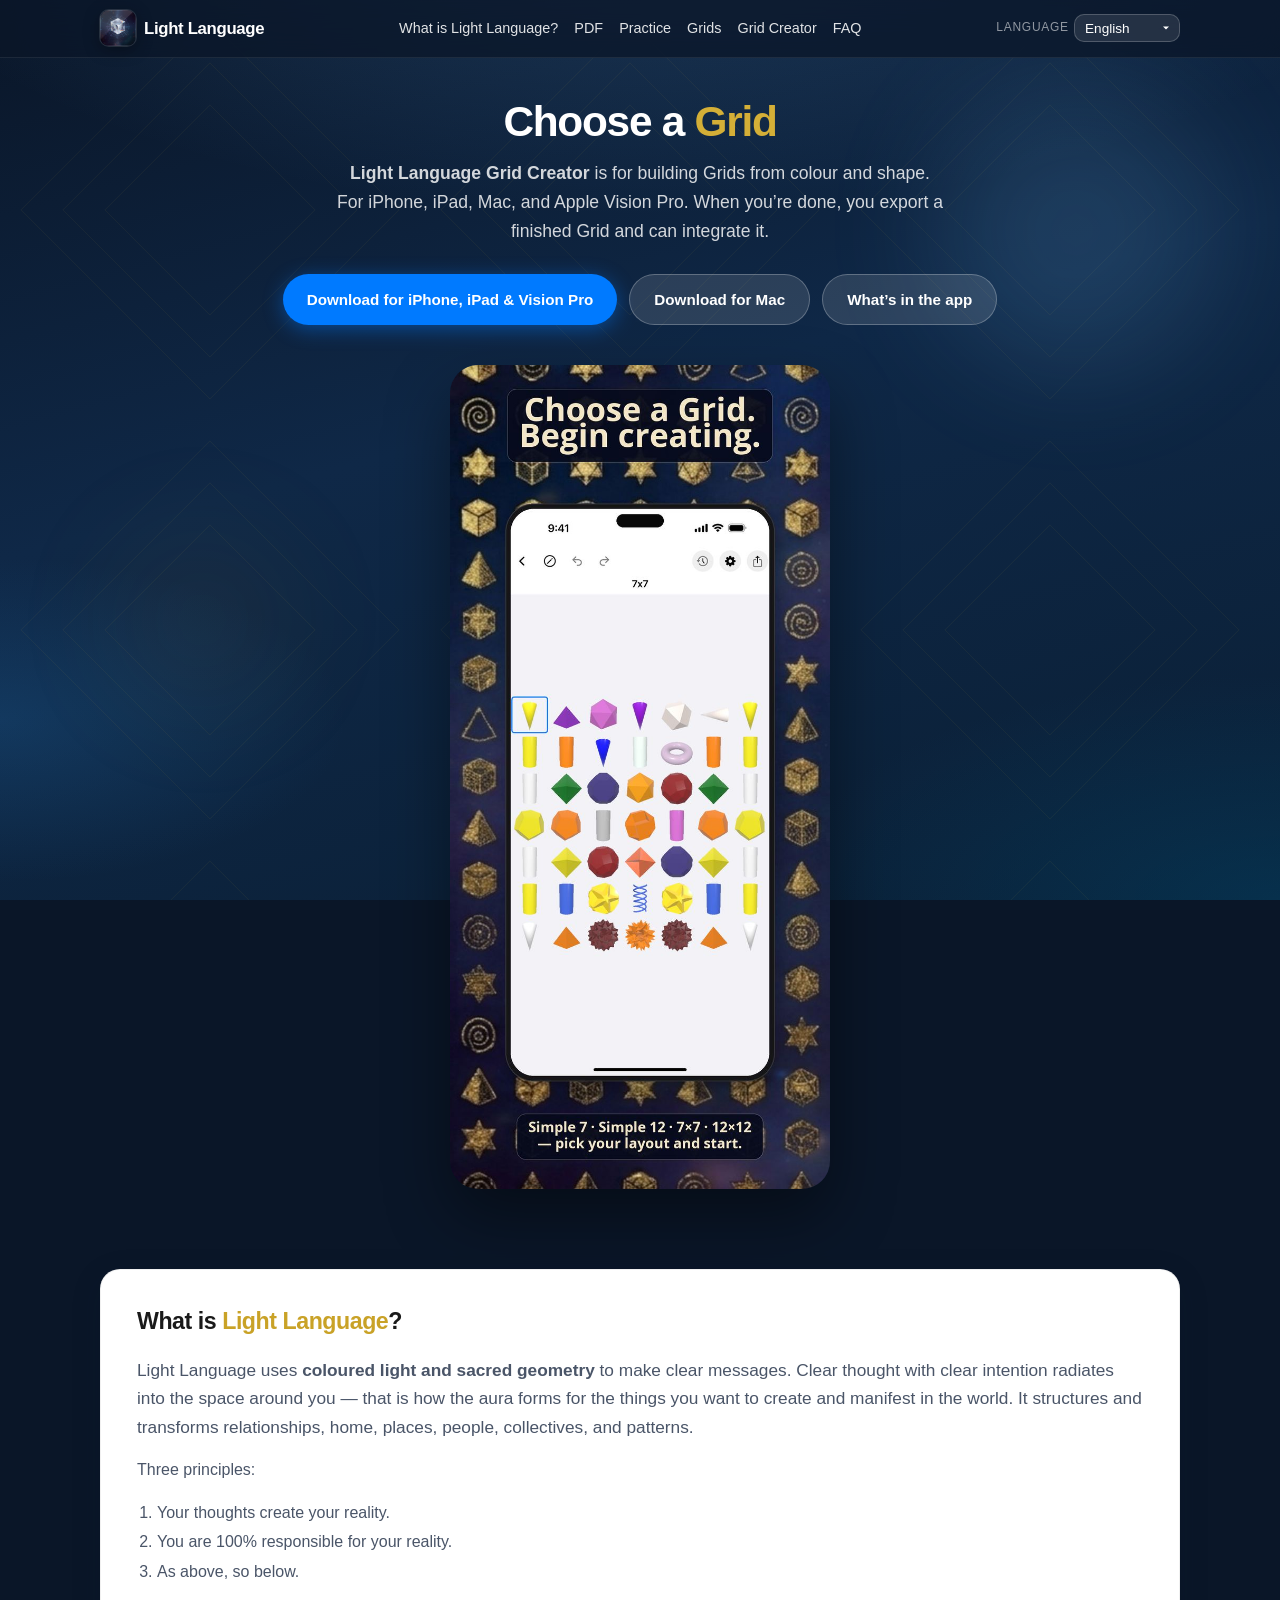
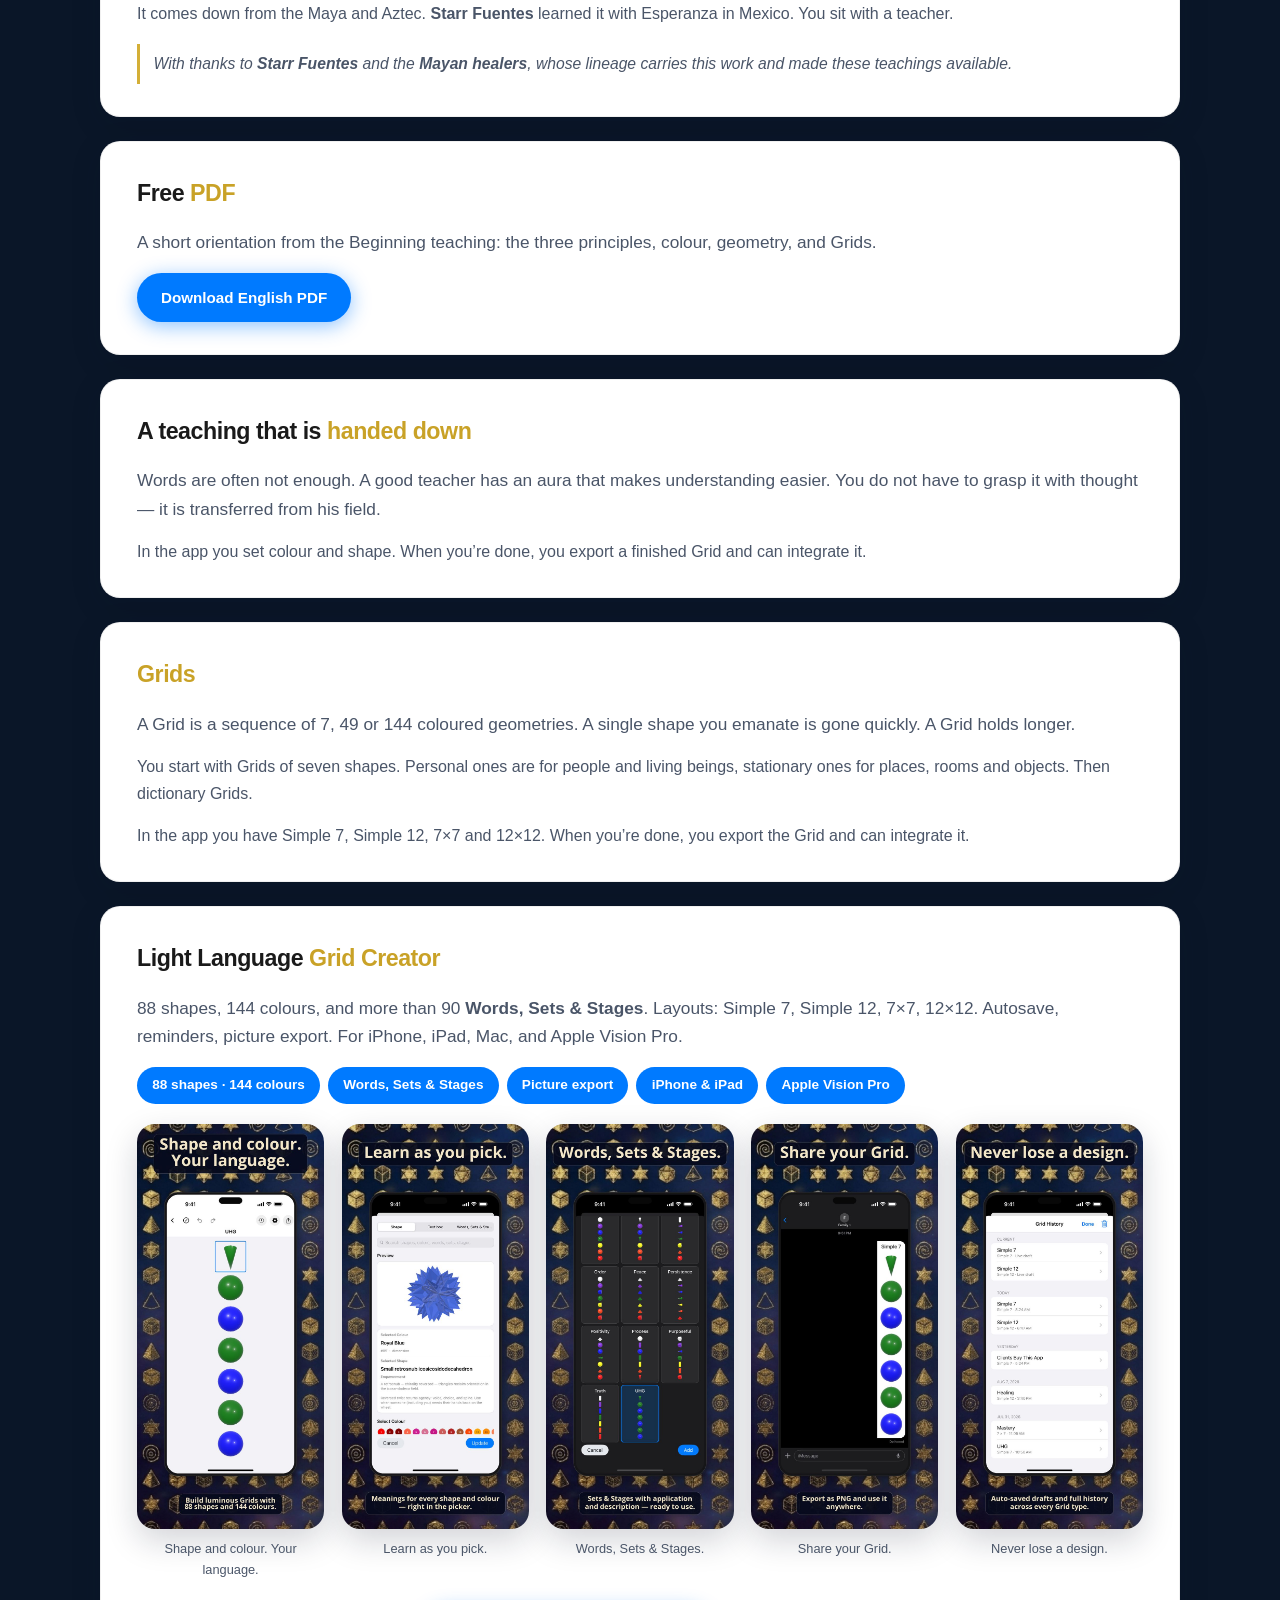
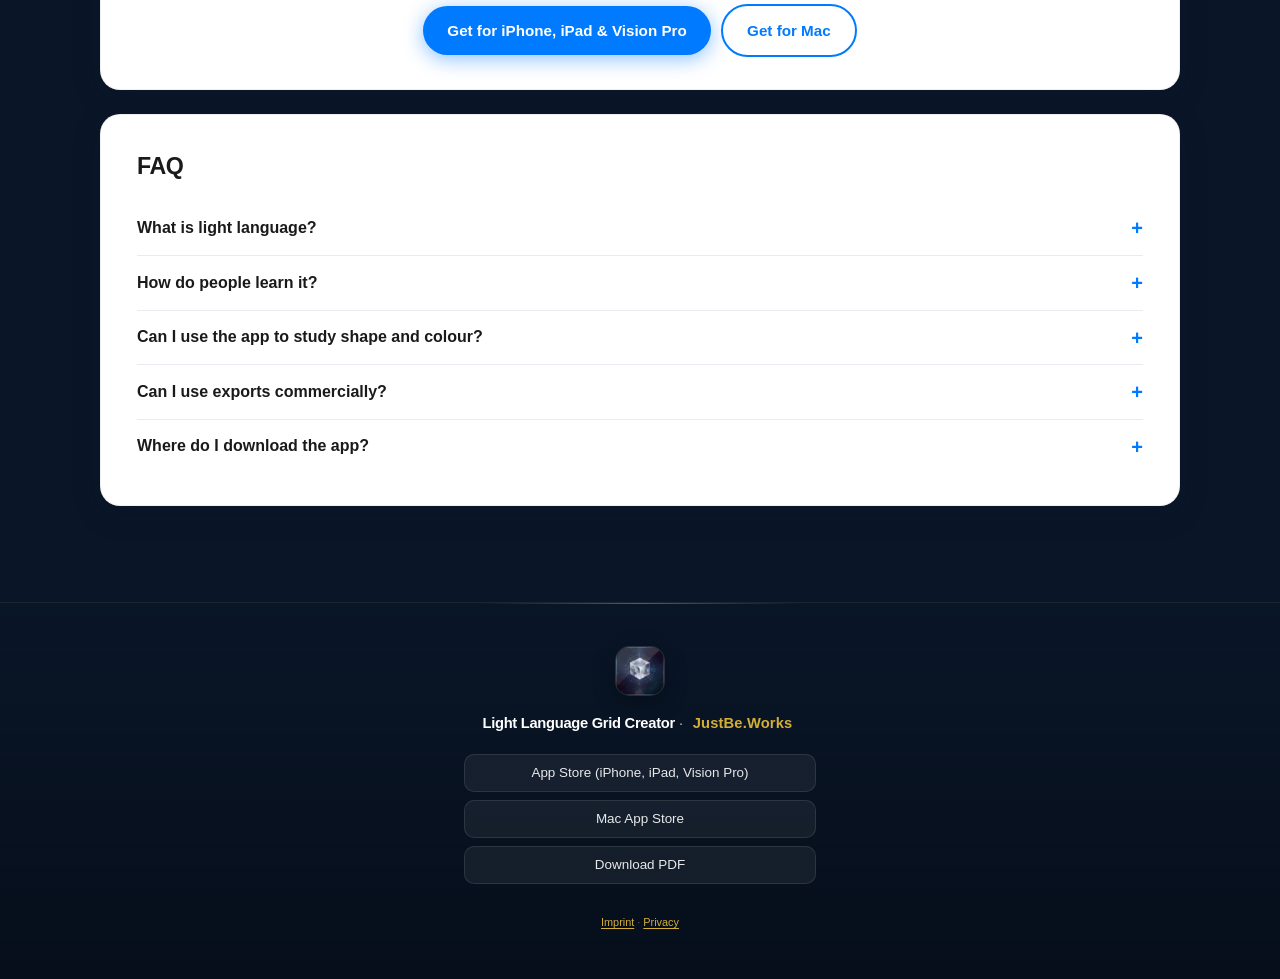
==== commit 41a8c2fd: "Rewrite marketing copy closer to the Beginning teaching. Replace SEO-style fragments with the lineag" ====
--- a/index.html
+++ b/index.html
@@ -3,9 +3,9 @@
 <head>
   <meta charset="UTF-8">
   <meta name="viewport" content="width=device-width, initial-scale=1.0">
-  <title>Light Language Software | Meaning, Grids &amp; Grid Creator for iPhone, iPad &amp; Mac</title>
-  <meta name="description" content="Light language software for sacred-geometry grids: Light Language Grid Creator—88 shapes, 144 colours, picture export on iPhone, iPad, Apple Vision Pro, and Mac. What light language is, and how it differs from spoken-language learning apps.">
-  <meta name="keywords" content="light language software, light language app, light language, learn light language, language of light, spirituality, meditation, light language grid, sacred geometry, mindfulness, grid creator, reiki, reiki practice, energy healing, intuitive art">
+  <title>Light Language | Grid Creator for iPhone, iPad &amp; Mac</title>
+  <meta name="description" content="Light Language Grid Creator: build Grids from colour and shape on iPhone, iPad, Apple Vision Pro, and Mac. What light language is, and a free PDF to start.">
+  <meta name="keywords" content="light language, light language app, language of light, light language grid, sacred geometry, grid creator, meditation, spirituality">
   <meta name="author" content="JustBe.Works">
   <link rel="canonical" href="https://lightlanguage.justbe.works/">
   <link rel="icon" type="image/png" sizes="1024x1024" href="assets/images/app-icon.png">
@@ -21,14 +21,14 @@
 
   <meta property="og:type" content="website">
   <meta property="og:url" content="https://lightlanguage.justbe.works/">
-  <meta property="og:title" content="Light Language Software | Grid Creator for iPhone, iPad &amp; Mac">
-  <meta property="og:description" content="Dedicated light language software for daily grid practice: 88 shapes, 144 colours, autosave, reminders, and picture export. Plus what light language means in spirituality and meditation.">
+  <meta property="og:title" content="Light Language | Grid Creator for iPhone, iPad &amp; Mac">
+  <meta property="og:description" content="Build Grids from colour and shape. Export a picture. A short page on what light language is.">
   <meta property="og:image" content="https://lightlanguage.justbe.works/assets/images/app-icon.png">
   <meta property="og:locale" content="en_US">
 
   <meta name="twitter:card" content="summary_large_image">
-  <meta name="twitter:title" content="Light Language Software | Grid Creator for iPhone, iPad &amp; Mac">
-  <meta name="twitter:description" content="Light language software for grids and geometry: Light Language Grid Creator on iPhone, iPad, Vision Pro, and Mac—export-ready layouts between workshops.">
+  <meta name="twitter:title" content="Light Language | Grid Creator for iPhone, iPad &amp; Mac">
+  <meta name="twitter:description" content="Build Grids from colour and shape on iPhone, iPad, Vision Pro, and Mac.">
   <meta name="twitter:image" content="https://lightlanguage.justbe.works/assets/images/app-icon.png">
 
   <link rel="stylesheet" href="assets/style.css">
@@ -41,18 +41,18 @@
         "@type": "WebSite",
         "name": "Light Language – JustBe.Works",
         "url": "https://lightlanguage.justbe.works/",
-        "description": "What light language is—vibrational, channeled communication and grid practice—and the Light Language Grid Creator light language software from JustBe.Works.",
+        "description": "Light Language: coloured light and sacred geometry. Light Language Grid Creator from JustBe.Works — colour, shape, Grid, picture export.",
         "inLanguage": "en"
       },
       {
         "@type": "SoftwareApplication",
         "name": "Light Language Grid Creator",
-        "alternateName": ["Light language software", "Light language grid app"],
-        "keywords": "light language software, light language app, light language grid, sacred geometry",
+        "alternateName": ["Light language app", "Light language grid app"],
+        "keywords": "light language, light language app, light language grid, sacred geometry",
         "applicationCategory": "LifestyleApplication",
         "operatingSystem": "iOS 16 or later, iPadOS 16 or later, visionOS 1 or later",
         "offers": { "@type": "Offer", "price": "89.99", "priceCurrency": "USD", "url": "https://apps.apple.com/us/app/light-language-grid-creator/id6758855353" },
-        "description": "Build Simple 7, Simple 12, 7×7 and 12×12 grids with 88 3D shapes, 144 colours, 90+ words/sets/stages, text boxes, autosaved designs per grid type, reminders, and high-quality picture export for iPhone, iPad, and Apple Vision Pro. On Mac, Light Language Grid Maker is available on the Mac App Store.",
+        "description": "Build Simple 7, Simple 12, 7×7 and 12×12 Grids with 88 shapes, 144 colours, Words, Sets & Stages, autosave, reminders, and picture export.",
         "url": "https://apps.apple.com/us/app/light-language-grid-creator/id6758855353"
       },
       {
@@ -63,39 +63,39 @@
             "name": "What is light language?",
             "acceptedAnswer": {
               "@type": "Answer",
-              "text": "Light language is vibrational, often channeled communication through sound, speech, writing, or movement—insight many relate to higher awareness, non-physical intelligences, or the soul. It is used for emotional healing, energetic clearing, and spiritual opening, and is usually felt in the heart more than analysed by the logical mind alone. It is not a fixed classroom language like French or Japanese. Introductory coursework often centres colour, sacred geometry, layered subtle bodies, and respectful teacher-led study; the Beginning Light Language Student Manual (2014, © Starr Fuentes) is a widely used print reference in many lineages."
-            }
-          },
-          {
-            "@type": "Question",
-            "name": "Is Light Language a classical or spoken language like French or Spanish?",
-            "acceptedAnswer": {
-              "@type": "Answer",
-              "text": "No. Classical and conversational languages are taught with grammar, vocabulary, and listening practice. Light language—as discussed here—is a contemplative and symbolic practice involving colour, geometry, and intention. Light Language Grid Creator is a grid studio with picture export for that visual practice, not a replacement for language-school courses."
-            }
-          },
-          {
-            "@type": "Question",
-            "name": "What is the best way to learn Light Language?",
-            "acceptedAnswer": {
-              "@type": "Answer",
-              "text": "Traditions emphasise sitting with a qualified teacher to catch tone, presence, and ethics. For daily hands-on training of the visual vocabulary—88 shapes, 144 colours, words/sets/stages, grid layouts, autosave, reminders, and export—Light Language Grid Creator on iPhone, iPad, and Vision Pro is designed as the most complete digital companion between classes."
-            }
-          },
-          {
-            "@type": "Question",
-            "name": "What does the Light Language Grid Creator app do?",
-            "acceptedAnswer": {
-              "@type": "Answer",
-              "text": "It lets you place 3D shapes, colours, text boxes, and curated presets on grids (Simple 7, Simple 12, 7×7, 12×12), then export your layout as a picture."
-            }
-          },
-          {
-            "@type": "Question",
-            "name": "Is there light language software for iPhone, iPad, and Mac?",
-            "acceptedAnswer": {
-              "@type": "Answer",
-              "text": "Yes. JustBe.Works publishes Light Language Grid Creator on the App Store for iPhone, iPad, and Apple Vision Pro, and Light Language Grid Maker on the Mac App Store. Together they are dedicated light language software for composing colour-and-geometry grids with autosaved layouts, reminders, and high-quality picture export."
+              "text": "Light Language uses coloured light and sacred geometry. That is how clear messages are made. Clear thought with clear intention radiates into the space around you — that is how the aura forms for the things you want to create and manifest in the world. It structures and transforms relationships, home, places, people, collectives, and patterns. Three principles: thoughts create reality; you are 100% responsible; as above, so below. It comes down from the Maya and Aztec. With a teacher."
+            }
+          },
+          {
+            "@type": "Question",
+            "name": "Can I use the app to study shape and colour?",
+            "acceptedAnswer": {
+              "@type": "Answer",
+              "text": "Yes. Each colour and each shape already has its meaning in the picker, plus Words, Sets & Stages."
+            }
+          },
+          {
+            "@type": "Question",
+            "name": "How do people learn Light Language?",
+            "acceptedAnswer": {
+              "@type": "Answer",
+              "text": "With a teacher. A good teacher has an aura that makes understanding easier. It is transferred from his field, not grasped with thought."
+            }
+          },
+          {
+            "@type": "Question",
+            "name": "What does Light Language Grid Creator do?",
+            "acceptedAnswer": {
+              "@type": "Answer",
+              "text": "You place shapes, colours, text, and Words, Sets & Stages on a Grid (Simple 7, Simple 12, 7×7, 12×12), then export the layout as a picture."
+            }
+          },
+          {
+            "@type": "Question",
+            "name": "Is there an app for iPhone, iPad, and Mac?",
+            "acceptedAnswer": {
+              "@type": "Answer",
+              "text": "Yes. JustBe.Works publishes Light Language Grid Creator on the App Store (iPhone, iPad, Apple Vision Pro) and Light Language Grid Maker on the Mac App Store."
             }
           }
         ]
@@ -106,7 +106,7 @@
         "encodingFormat": "application/pdf",
         "url": "https://lightlanguage.justbe.works/assets/pdfs/beginning-light-language-summary-en.pdf",
         "inLanguage": "en",
-        "description": "PDF overview of introductory light language themes."
+        "description": "Short PDF on introductory light language themes."
       }
     ]
   }
@@ -122,9 +122,9 @@
       <a class="brand" href="./"><img class="brand-mark" src="assets/images/app-icon.png" width="36" height="36" alt="" decoding="async"> Light Language</a>
       <nav class="nav-links" aria-label="Primary">
         <a href="#what-is">What is Light Language?</a>
-        <a href="#pdf-summary">PDF summary</a>
+        <a href="#pdf-summary">PDF</a>
         <a href="#why-creator">Practice</a>
-        <a href="#meditation">Meditation &amp; spirituality</a>
+        <a href="#meditation">Grids</a>
         <a href="#product">Grid Creator</a>
         <a href="#faq">FAQ</a>
       </nav>
@@ -143,12 +143,12 @@
   </header>
 
   <section class="hero" aria-labelledby="hero-title">
-    <h1 id="hero-title">Create stunning <span class="accent">Grids</span></h1>
-    <p class="hero-lead">Looking for <strong>light language software</strong>? Learn the <strong>language of light</strong> the hands-on way: <strong>Light Language Grid Creator</strong> turns the colour-and-geometry vocabulary into daily grids on iPhone, iPad, and Apple Vision Pro—with exportable pictures you can use anywhere.</p>
+    <h1 id="hero-title">Choose a <span class="accent">Grid</span></h1>
+    <p class="hero-lead"><strong>Light Language Grid Creator</strong> is for building Grids from colour and shape. For iPhone, iPad, Mac, and Apple Vision Pro. When you’re done, you export a finished Grid and can integrate it.</p>
     <div class="hero-actions">
       <a class="btn btn-primary" href="https://apps.apple.com/us/app/light-language-grid-creator/id6758855353">Download for iPhone, iPad &amp; Vision Pro</a>
       <a class="btn btn-ghost" href="https://apps.apple.com/us/app/light-language-grid-maker/id6758808761?mt=12">Download for Mac</a>
-      <a class="btn btn-ghost" href="#product">See how the app works</a>
+      <a class="btn btn-ghost" href="#product">What’s in the app</a>
     </div>
     <div class="showcase showcase-phone">
       <img src="assets/images/shots/en/01.jpg?v=20260821" width="720" height="1561" alt="iPhone screenshot of Light Language Grid Creator showing a 7×7 Grid of colourful 3D shapes." loading="eager" decoding="async">
@@ -158,42 +158,40 @@
   <main id="main" class="wrap">
     <article class="card" id="what-is">
       <h2>What is <span class="gold">Light Language</span>?</h2>
-      <p class="lead">Light language is a <strong>vibrational</strong>, often <strong>channeled</strong> way of connecting—not everyday chat or a textbook language. It can appear as <strong>sound, speech, writing, or movement</strong>. Many describe it as carrying insight from <strong>higher consciousness</strong>, <strong>galactic or non-physical presences</strong>, or the <strong>soul</strong>.</p>
-      <p>People often use it for <strong>emotional healing</strong>, <strong>clearing stuck energy</strong>, and <strong>spiritual activation</strong>. The usual invitation is to <strong>feel it in the heart</strong> rather than pick it apart with the <strong>logical mind</strong> alone.</p>
-      <p>That is different from learning French or Japanese in school. Many paths also work with <strong>colour and sacred geometry on a grid</strong>—the side <strong>Light Language Grid Creator</strong> is built for.</p>
-
-      <p class="lineage-credit">With deep gratitude to <strong>Starr Fuentes</strong> and the <strong>Mayan healers</strong>, whose lineage carries this work and made these teachings available to us.</p>
-
-      <div class="note" role="note">
-        <strong>Creative path:</strong> you can also treat light language purely as <strong>visual symbolism</strong>—geometry, colour, and grid layout—as a calming ritual similar to mandala work or vision boarding, whether or not you follow a formal lineage.
-      </div>
+      <p class="lead">Light Language uses <strong>coloured light and sacred geometry</strong> to make clear messages. Clear thought with clear intention radiates into the space around you — that is how the aura forms for the things you want to create and manifest in the world. It structures and transforms relationships, home, places, people, collectives, and patterns.</p>
+      <p>Three principles:</p>
+      <ol>
+        <li>Your thoughts create your reality.</li>
+        <li>You are 100% responsible for your reality.</li>
+        <li>As above, so below.</li>
+      </ol>
+      <p>It comes down from the Maya and Aztec. <strong>Starr Fuentes</strong> learned it with Esperanza in Mexico. You sit with a teacher.</p>
+
+      <p class="lineage-credit">With thanks to <strong>Starr Fuentes</strong> and the <strong>Mayan healers</strong>, whose lineage carries this work and made these teachings available.</p>
     </article>
 
     <section class="card" id="pdf-summary" aria-labelledby="pdf-summary-title">
-      <h2 id="pdf-summary-title">Free <span class="gold">PDF</span> study summary</h2>
-      <p class="lead">Download a <strong>PDF summary</strong>: <strong>What light language is</strong> (not like French in the classroom), <strong>first steps</strong> for finding your footing—intention, colour, sacred geometry, respect for teachers and traditions—and <strong>practical pointers</strong> for how to orient yourself between workshops.</p>
+      <h2 id="pdf-summary-title">Free <span class="gold">PDF</span></h2>
+      <p class="lead">A short orientation from the Beginning teaching: the three principles, colour, geometry, and Grids.</p>
       <p><a class="btn btn-primary" href="assets/pdfs/beginning-light-language-summary-en.pdf" download>Download English PDF</a></p>
     </section>
 
     <article class="card" id="why-creator">
-      <h2>Light language is <span class="gold">not a classical language</span></h2>
-      <p class="lead">It is not Latin, not English, not “a foreign language” in the school sense—there is no standard CEFR chart or grammar exam for it. Tools built for <strong>spoken languages</strong> teach vocabulary, tense tables, and listening drills; that whole category is simply the wrong lens.</p>
-      <p><strong>Light Language Grid Creator</strong> is a <strong>visual grid studio</strong> for the contemplative side: <strong>88</strong> 3D shapes, <strong>144</strong> colours, <strong>90+</strong> words/sets/stages presets, text boxes, autosave per grid type, reminders, and high-quality picture export on iPhone, iPad, and Apple Vision Pro—so you rehearse colour–geometry “phrases” instead of verb conjugations.</p>
-
-      <h3>The best way to learn Light Language on your devices</h3>
-      <p>Lineages still say: sit with a qualified teacher to <em>catch</em> presence, ethics, and timing. Between classes, <strong>Light Language Grid Creator</strong> is the most complete <strong>hands-on digital studio</strong> we know for the <strong>colour-and-geometry visual vocabulary</strong> you rehearse on grids—autosaved layouts per grid type, reminders, text boxes, polished picture export, Dark Mode, and Apple Vision Pro support—so you can rehearse colour–geometry “sentences” daily instead of only reading about them.</p>
-      <p>That combination is why we position it as the <strong>best way to train Light Language itself</strong> on iPhone, iPad, and Vision Pro today—while still honouring that <strong>live mentorship</strong> remains irreplaceable for the full transmission.</p>
+      <h2>A teaching that is <span class="gold">handed down</span></h2>
+      <p class="lead">Words are often not enough. A good teacher has an aura that makes understanding easier. You do not have to grasp it with thought — it is transferred from his field.</p>
+      <p>In the app you set colour and shape. When you’re done, you export a finished Grid and can integrate it.</p>
     </article>
 
     <article class="card" id="meditation">
-      <h2><span class="gold">Language of light</span>, spirituality &amp; meditation</h2>
-      <p class="lead">People often connect light language with stillness: a few minutes of arranging colours and shapes can work like a moving <strong>meditation</strong>, similar to bead crafts or gentle music improvisation. Framing your session as <strong>spirituality</strong> without dogma—simply “what feels honest today”—keeps the practice flexible.</p>
-      <p>Keywords like <strong>language of light</strong> also appear in broader wellness culture. Clear language matters: distinguish personal art from claims about healing others. <strong>Light Language Grid Creator</strong> supports the <strong>creative and contemplative</strong> side—export a picture for your altar journal, course workbook, or social post—without promising outcomes science has not measured.</p>
+      <h2><span class="gold">Grids</span></h2>
+      <p class="lead">A Grid is a sequence of 7, 49 or 144 coloured geometries. A single shape you emanate is gone quickly. A Grid holds longer.</p>
+      <p>You start with Grids of seven shapes. Personal ones are for people and living beings, stationary ones for places, rooms and objects. Then dictionary Grids.</p>
+      <p>In the app you have Simple 7, Simple 12, 7×7 and 12×12. When you’re done, you export the Grid and can integrate it.</p>
     </article>
 
     <article class="card" id="product">
-      <h2>Light Language <span class="gold">Grid Creator</span> – app highlights</h2>
-      <p class="lead"><strong>Light Language Grid Creator</strong> is the <strong>light language software</strong> we ship for the visual grid path—<strong>88 shapes</strong>, <strong>144 colours</strong>, <strong>90+ words, sets &amp; stages</strong>; Simple 7, Simple 12, 7×7, and 12×12 layouts; text boxes; autosave per grid type; reminders; high-quality picture export for slides, prints, or sharing—on iPhone, iPad, Apple Vision Pro, and Mac-class workflows.</p>
+      <h2>Light Language <span class="gold">Grid Creator</span></h2>
+      <p class="lead">88 shapes, 144 colours, and more than 90 <strong>Words, Sets &amp; Stages</strong>. Layouts: Simple 7, Simple 12, 7×7, 12×12. Autosave, reminders, picture export. For iPhone, iPad, Mac, and Apple Vision Pro.</p>
       <div class="pill-grid" aria-label="Feature tags">
         <span class="pill">88 shapes · 144 colours</span>
         <span class="pill">Words, Sets &amp; Stages</span>
@@ -232,36 +230,30 @@
     </article>
 
     <section class="card" id="faq" aria-labelledby="faq-heading">
-      <h2 id="faq-heading">Frequently asked questions</h2>
+      <h2 id="faq-heading">FAQ</h2>
 
       <div class="faq-item">
         <button type="button">What is light language?</button>
         <div class="faq-panel">
-          <p>A <strong>vibrational</strong>, often <strong>channeled</strong> way of connecting—through <strong>sound, speech, writing, or movement</strong>—with insight many relate to <strong>higher consciousness</strong> or the <strong>soul</strong>. Used for <strong>healing</strong>, <strong>clearing energy</strong>, and <strong>opening</strong> spiritually; usually <strong>felt in the heart</strong> more than decoded in the head. Not a single textbook language. More context, introductory themes, and study PDF: <a href="#what-is">full answer</a>, <a href="#pdf-summary">PDF summary</a>.</p>
-        </div>
-      </div>
-      <div class="faq-item">
-        <button type="button">What is the best way to learn Light Language?</button>
-        <div class="faq-panel">
-          <p>Sit with a qualified teacher for the “caught” parts of transmission. For daily practice of the <strong>visual vocabulary</strong>—grids, 88 shapes, 144 colours, presets, autosave, reminders, picture export—<strong>Light Language Grid Creator</strong> on iPhone, iPad, and Apple Vision Pro is designed as the most complete digital companion between workshops.</p>
-        </div>
-      </div>
-      <div class="faq-item">
-        <button type="button">Is Light Language a classical language—and does this app teach one?</button>
-        <div class="faq-panel">
-          <p>No. Light language here is a <strong>symbolic, contemplative practice</strong>, not a classical or conversational language course. <strong>Light Language Grid Creator</strong> does not teach pronunciation or grammar for French, German, Spanish, etc.; it is a visual grid studio with picture export—<strong>each colour and each shape already carries its meaning in the picker</strong>, together with word/set/stage presets.</p>
+          <p>Light Language uses coloured light and sacred geometry. That is how clear messages are made. Clear thought with clear intention radiates into the space around you — that is how the aura forms for the things you want to create and manifest in the world. It structures and transforms relationships, home, places, people, collectives, and patterns. It comes down from the Maya and Aztec. With a teacher. <a href="#what-is">Longer answer</a>, <a href="#pdf-summary">PDF</a>.</p>
+        </div>
+      </div>
+      <div class="faq-item">
+        <button type="button">How do people learn it?</button>
+        <div class="faq-panel">
+          <p>With a teacher. A good teacher has an aura that makes understanding easier. It is transferred from his field, not grasped with thought.</p>
+        </div>
+      </div>
+      <div class="faq-item">
+        <button type="button">Can I use the app to study shape and colour?</button>
+        <div class="faq-panel">
+          <p>Yes. Each colour and each shape already has its meaning in the picker, plus Words, Sets &amp; Stages.</p>
         </div>
       </div>
       <div class="faq-item">
         <button type="button">Can I use exports commercially?</button>
         <div class="faq-panel">
-          <p>Yes. You may use exports you create in the apps for personal and commercial purposes.</p>
-        </div>
-      </div>
-      <div class="faq-item">
-        <button type="button">Is there light language software for iPhone, iPad, and Mac?</button>
-        <div class="faq-panel">
-          <p>Yes. <strong>Light Language Grid Creator</strong> and <strong>Light Language Grid Maker</strong> are dedicated <strong>light language software</strong> from JustBe.Works for composing colour-and-geometry grids with autosave, reminders, and picture export—see download links below.</p>
+          <p>Yes. Personal and commercial.</p>
         </div>
       </div>
       <div class="faq-item">
@@ -271,15 +263,6 @@
           <strong>Mac:</strong> <a href="https://apps.apple.com/us/app/light-language-grid-maker/id6758808761?mt=12">Light Language Grid Maker</a> on the Mac App Store.</p>
         </div>
       </div>
-    </section>
-
-    <section class="card is-visually-hidden" aria-labelledby="seo-block">
-      <h2 id="seo-block" class="gold" style="color:var(--gold-soft);font-size:1.1rem">Topics we cover</h2>
-      <p class="seo-keywords" style="margin:0;color:var(--muted);font-size:0.92rem">Light language software · Light language · Language of light · Spirituality · Meditation · Mindful grid design · Symbolic art · Picture export · iPad and iPhone creative tools · Mac workflow · Presets and stages · Sacred-geometry inspired layout (personal/creative use).</p>
-    </section>
-    <section class="card is-visually-hidden" aria-labelledby="seo-reiki">
-      <h2 id="seo-reiki" class="gold" style="color:var(--gold-soft);font-size:1.1rem">Related interests</h2>
-      <p class="seo-keywords" style="margin:0;color:var(--muted);font-size:0.92rem">Reiki · Reiki meditation · energy healing · subtle body · If you arrived from searches about Reiki: many people pair energy work with contemplative symbol practice. This site is about <strong>light language</strong> study context and the <strong>Light Language Grid Creator</strong> grid app (shapes, colours, picture export)—not Reiki attunement or hands-on healing instruction.</p>
     </section>
   </main>
 
--- a/assets/style.css
+++ b/assets/style.css
@@ -419,6 +419,16 @@
   margin-bottom: 0;
 }
 
+.card ol {
+  margin: 0 0 1rem;
+  padding-left: 1.25rem;
+  color: var(--muted);
+}
+
+.card ol li {
+  margin: 0.2rem 0;
+}
+
 .lead {
   font-size: 1.08rem;
   color: var(--ink);
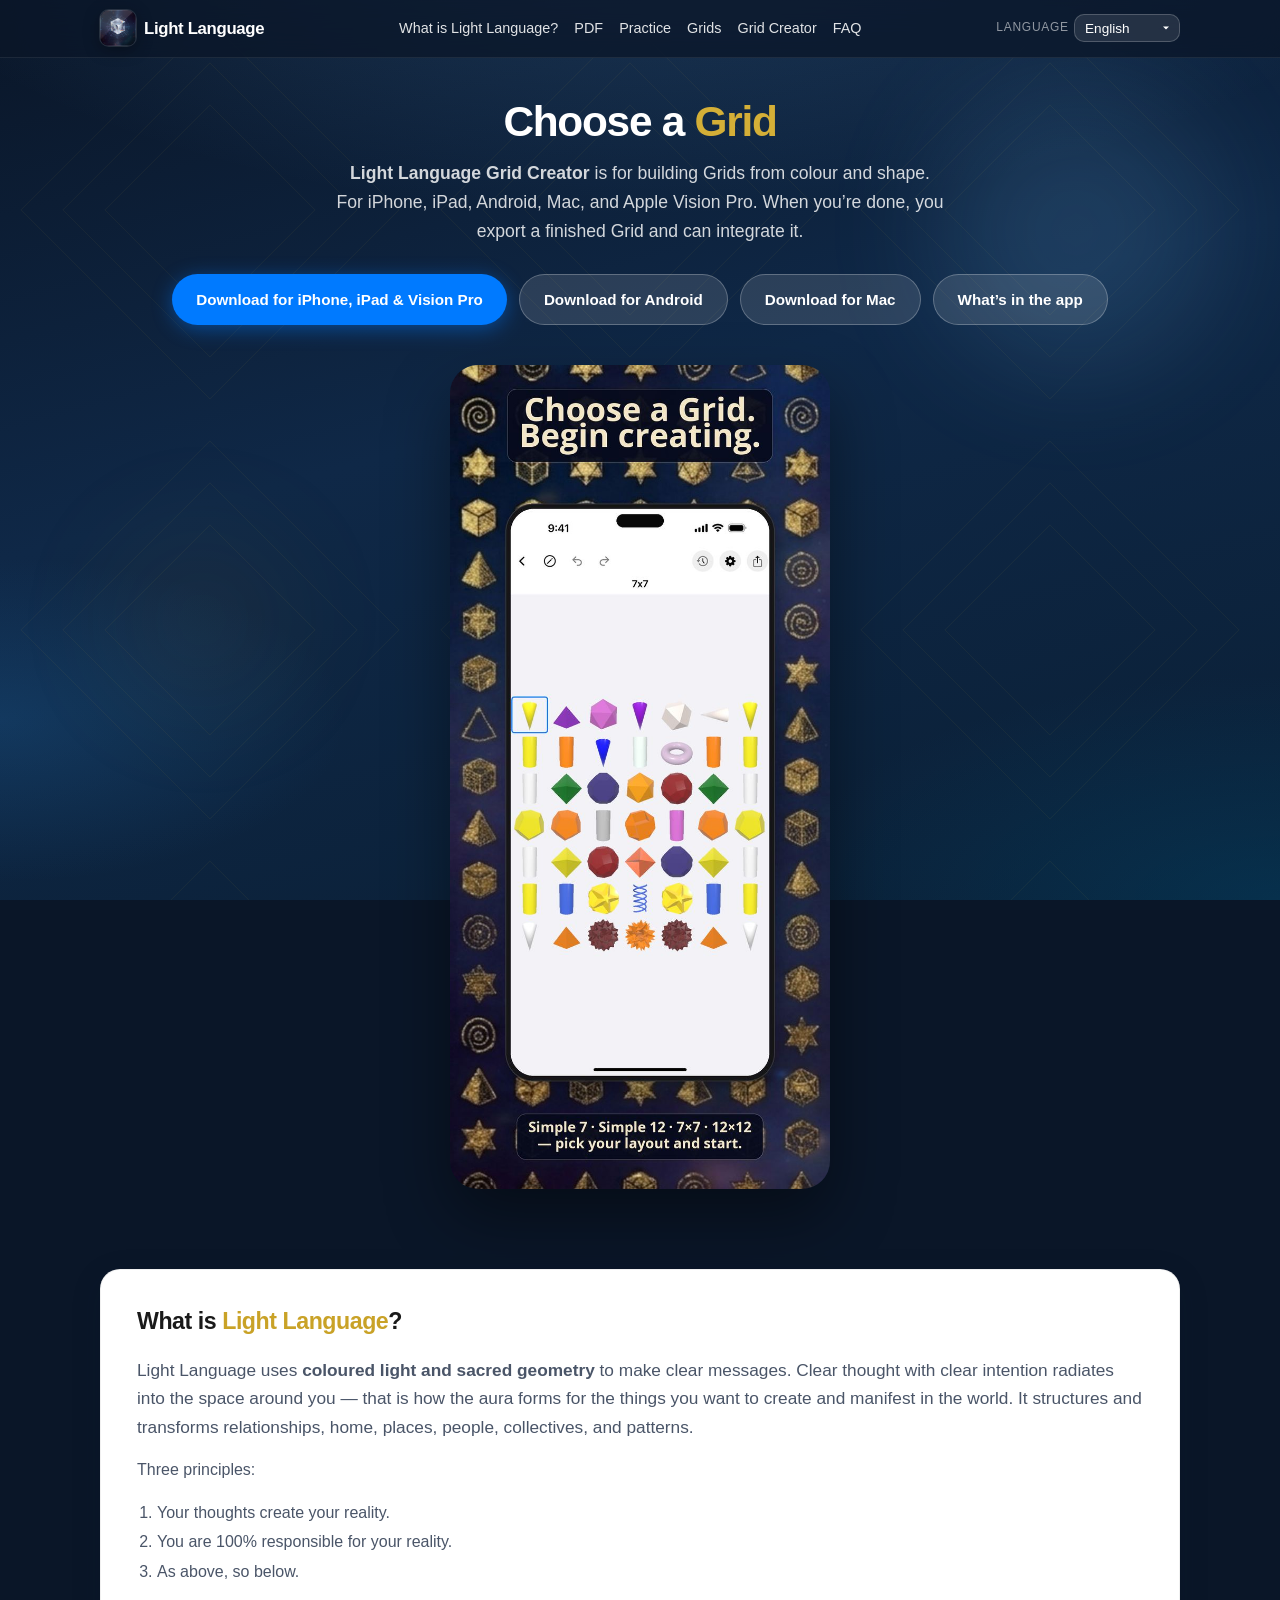
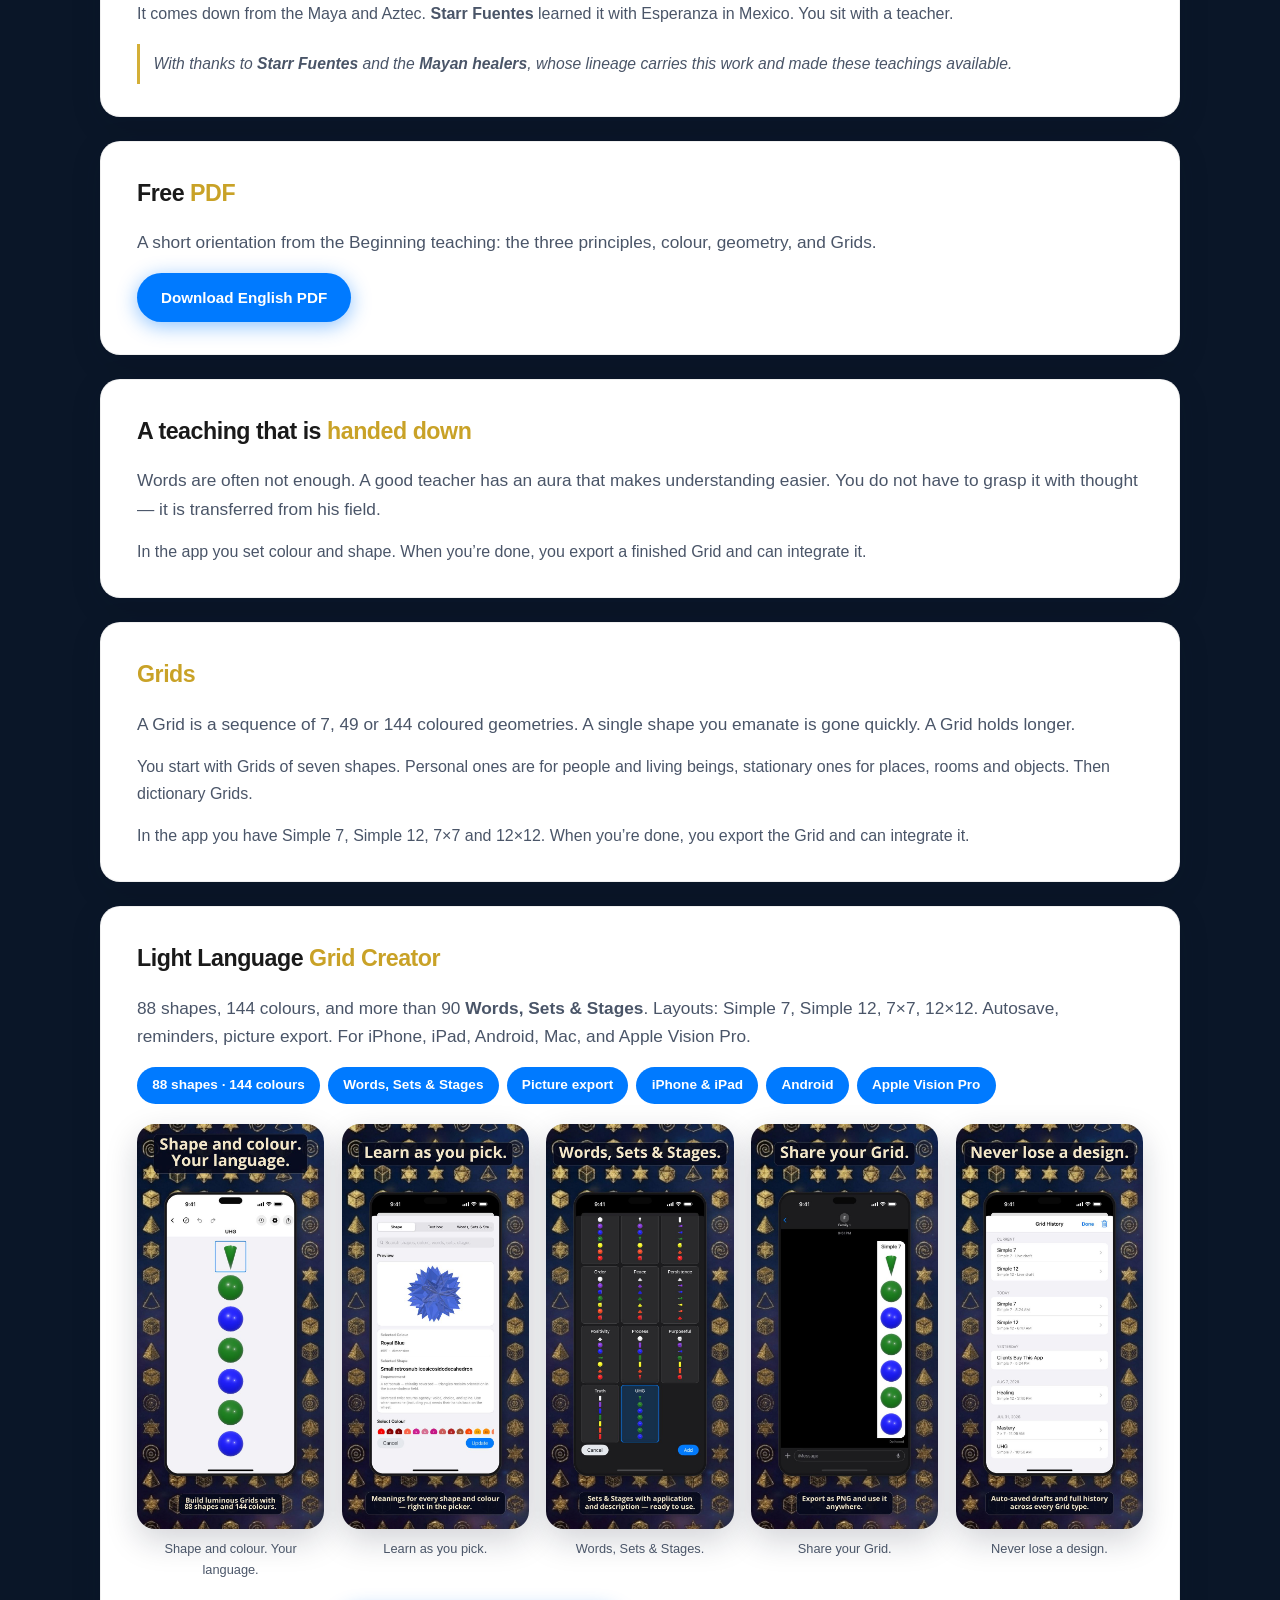
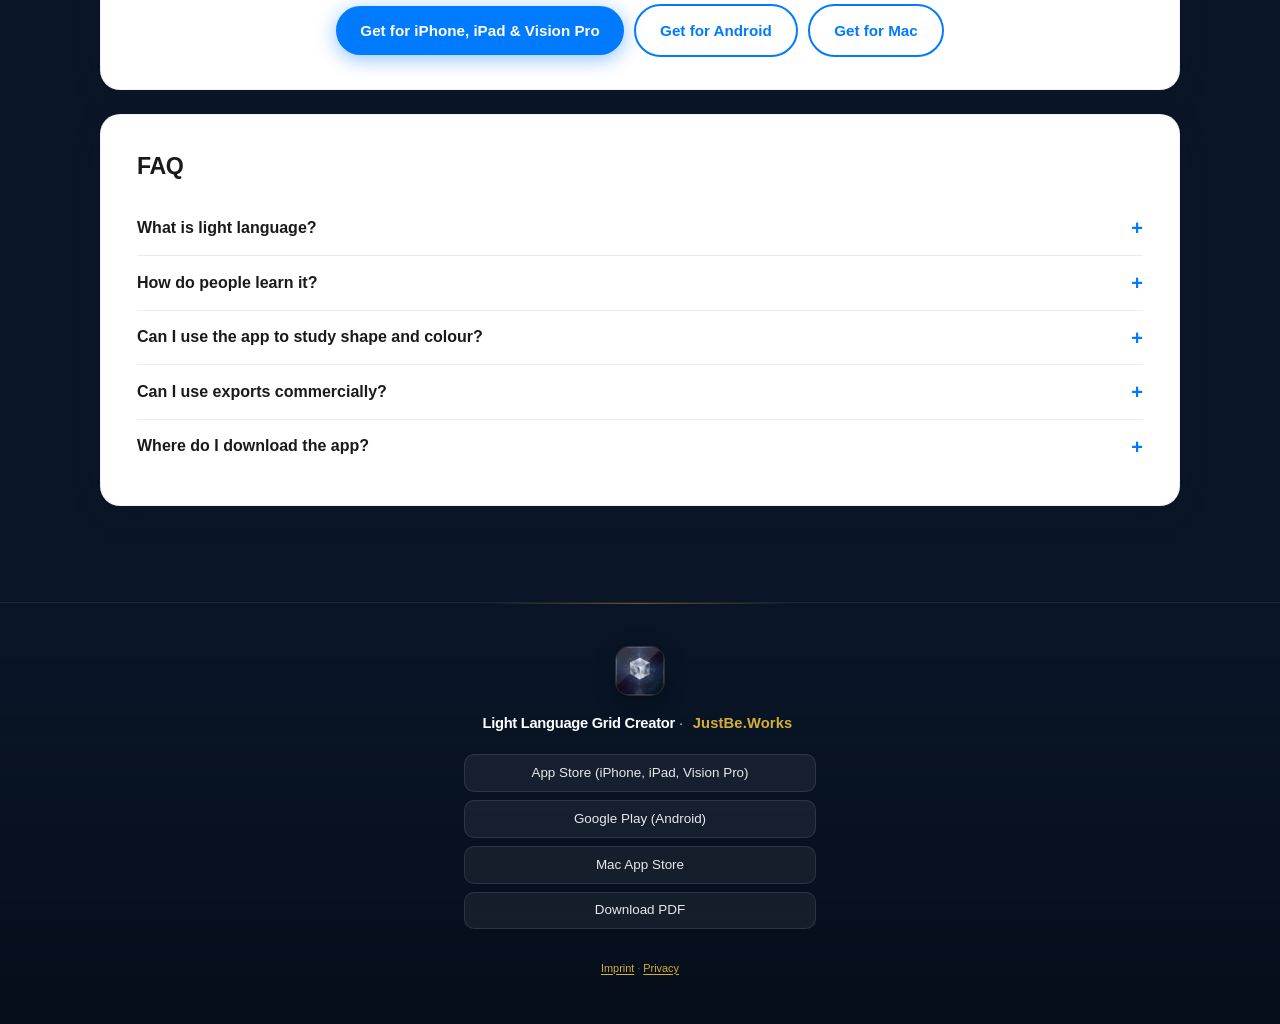
==== commit b5b4211e: "Mention the Android app and link Google Play in every language. Co-authored-by: Cursor <cursoragent@" ====
--- a/index.html
+++ b/index.html
@@ -3,8 +3,8 @@
 <head>
   <meta charset="UTF-8">
   <meta name="viewport" content="width=device-width, initial-scale=1.0">
-  <title>Light Language | Grid Creator for iPhone, iPad &amp; Mac</title>
-  <meta name="description" content="Light Language Grid Creator: build Grids from colour and shape on iPhone, iPad, Apple Vision Pro, and Mac. What light language is, and a free PDF to start.">
+  <title>Light Language | Grid Creator for iPhone, iPad, Android &amp; Mac</title>
+  <meta name="description" content="Light Language Grid Creator: build Grids from colour and shape on iPhone, iPad, Android, Apple Vision Pro, and Mac. What light language is, and a free PDF to start.">
   <meta name="keywords" content="light language, light language app, language of light, light language grid, sacred geometry, grid creator, meditation, spirituality">
   <meta name="author" content="JustBe.Works">
   <link rel="canonical" href="https://lightlanguage.justbe.works/">
@@ -21,14 +21,14 @@
 
   <meta property="og:type" content="website">
   <meta property="og:url" content="https://lightlanguage.justbe.works/">
-  <meta property="og:title" content="Light Language | Grid Creator for iPhone, iPad &amp; Mac">
+  <meta property="og:title" content="Light Language | Grid Creator for iPhone, iPad, Android &amp; Mac">
   <meta property="og:description" content="Build Grids from colour and shape. Export a picture. A short page on what light language is.">
   <meta property="og:image" content="https://lightlanguage.justbe.works/assets/images/app-icon.png">
   <meta property="og:locale" content="en_US">
 
   <meta name="twitter:card" content="summary_large_image">
-  <meta name="twitter:title" content="Light Language | Grid Creator for iPhone, iPad &amp; Mac">
-  <meta name="twitter:description" content="Build Grids from colour and shape on iPhone, iPad, Vision Pro, and Mac.">
+  <meta name="twitter:title" content="Light Language | Grid Creator for iPhone, iPad, Android &amp; Mac">
+  <meta name="twitter:description" content="Build Grids from colour and shape on iPhone, iPad, Android, Vision Pro, and Mac.">
   <meta name="twitter:image" content="https://lightlanguage.justbe.works/assets/images/app-icon.png">
 
   <link rel="stylesheet" href="assets/style.css">
@@ -56,6 +56,14 @@
         "url": "https://apps.apple.com/us/app/light-language-grid-creator/id6758855353"
       },
       {
+        "@type": "SoftwareApplication",
+        "name": "Light Language Grid Creator",
+        "applicationCategory": "LifestyleApplication",
+        "operatingSystem": "Android",
+        "description": "Build Simple 7, Simple 12, 7×7 and 12×12 Grids with 88 shapes, 144 colours, Words, Sets & Stages, autosave, reminders, and picture export.",
+        "url": "https://play.google.com/store/apps/details?id=works.justbe.lightlanguage.creator"
+      },
+      {
         "@type": "FAQPage",
         "mainEntity": [
           {
@@ -92,10 +100,10 @@
           },
           {
             "@type": "Question",
-            "name": "Is there an app for iPhone, iPad, and Mac?",
-            "acceptedAnswer": {
-              "@type": "Answer",
-              "text": "Yes. JustBe.Works publishes Light Language Grid Creator on the App Store (iPhone, iPad, Apple Vision Pro) and Light Language Grid Maker on the Mac App Store."
+            "name": "Is there an app for iPhone, iPad, Android, and Mac?",
+            "acceptedAnswer": {
+              "@type": "Answer",
+              "text": "Yes. JustBe.Works publishes Light Language Grid Creator on the App Store (iPhone, iPad, Apple Vision Pro), on Google Play for Android, and Light Language Grid Maker on the Mac App Store."
             }
           }
         ]
@@ -144,9 +152,10 @@
 
   <section class="hero" aria-labelledby="hero-title">
     <h1 id="hero-title">Choose a <span class="accent">Grid</span></h1>
-    <p class="hero-lead"><strong>Light Language Grid Creator</strong> is for building Grids from colour and shape. For iPhone, iPad, Mac, and Apple Vision Pro. When you’re done, you export a finished Grid and can integrate it.</p>
+    <p class="hero-lead"><strong>Light Language Grid Creator</strong> is for building Grids from colour and shape. For iPhone, iPad, Android, Mac, and Apple Vision Pro. When you’re done, you export a finished Grid and can integrate it.</p>
     <div class="hero-actions">
       <a class="btn btn-primary" href="https://apps.apple.com/us/app/light-language-grid-creator/id6758855353">Download for iPhone, iPad &amp; Vision Pro</a>
+      <a class="btn btn-ghost" href="https://play.google.com/store/apps/details?id=works.justbe.lightlanguage.creator">Download for Android</a>
       <a class="btn btn-ghost" href="https://apps.apple.com/us/app/light-language-grid-maker/id6758808761?mt=12">Download for Mac</a>
       <a class="btn btn-ghost" href="#product">What’s in the app</a>
     </div>
@@ -191,12 +200,13 @@
 
     <article class="card" id="product">
       <h2>Light Language <span class="gold">Grid Creator</span></h2>
-      <p class="lead">88 shapes, 144 colours, and more than 90 <strong>Words, Sets &amp; Stages</strong>. Layouts: Simple 7, Simple 12, 7×7, 12×12. Autosave, reminders, picture export. For iPhone, iPad, Mac, and Apple Vision Pro.</p>
+      <p class="lead">88 shapes, 144 colours, and more than 90 <strong>Words, Sets &amp; Stages</strong>. Layouts: Simple 7, Simple 12, 7×7, 12×12. Autosave, reminders, picture export. For iPhone, iPad, Android, Mac, and Apple Vision Pro.</p>
       <div class="pill-grid" aria-label="Feature tags">
         <span class="pill">88 shapes · 144 colours</span>
         <span class="pill">Words, Sets &amp; Stages</span>
         <span class="pill">Picture export</span>
         <span class="pill">iPhone &amp; iPad</span>
+        <span class="pill">Android</span>
         <span class="pill">Apple Vision Pro</span>
       </div>
 
@@ -225,6 +235,7 @@
 
       <p class="store-buttons" style="margin-top:1.5rem">
         <a class="btn btn-primary" href="https://apps.apple.com/us/app/light-language-grid-creator/id6758855353">Get for iPhone, iPad &amp; Vision Pro</a>
+        <a class="btn btn-outline" href="https://play.google.com/store/apps/details?id=works.justbe.lightlanguage.creator">Get for Android</a>
         <a class="btn btn-outline" href="https://apps.apple.com/us/app/light-language-grid-maker/id6758808761?mt=12">Get for Mac</a>
       </p>
     </article>
@@ -260,6 +271,7 @@
         <button type="button">Where do I download the app?</button>
         <div class="faq-panel">
           <p><strong>iPhone, iPad, Apple Vision Pro:</strong> <a href="https://apps.apple.com/us/app/light-language-grid-creator/id6758855353">Light Language Grid Creator</a> on the App Store.<br>
+          <strong>Android:</strong> <a href="https://play.google.com/store/apps/details?id=works.justbe.lightlanguage.creator">Light Language Grid Creator</a> on Google Play.<br>
           <strong>Mac:</strong> <a href="https://apps.apple.com/us/app/light-language-grid-maker/id6758808761?mt=12">Light Language Grid Maker</a> on the Mac App Store.</p>
         </div>
       </div>
@@ -274,6 +286,7 @@
       <p class="footer-brand"><strong>Light Language Grid Creator</strong> · <a href="https://justbe.works">JustBe.Works</a></p>
       <nav class="footer-links" aria-label="App downloads">
         <a href="https://apps.apple.com/us/app/light-language-grid-creator/id6758855353">App Store (iPhone, iPad, Vision Pro)</a>
+        <a href="https://play.google.com/store/apps/details?id=works.justbe.lightlanguage.creator">Google Play (Android)</a>
         <a href="https://apps.apple.com/us/app/light-language-grid-maker/id6758808761?mt=12">Mac App Store</a>
         <a href="assets/pdfs/beginning-light-language-summary-en.pdf">Download PDF</a>
       </nav>
